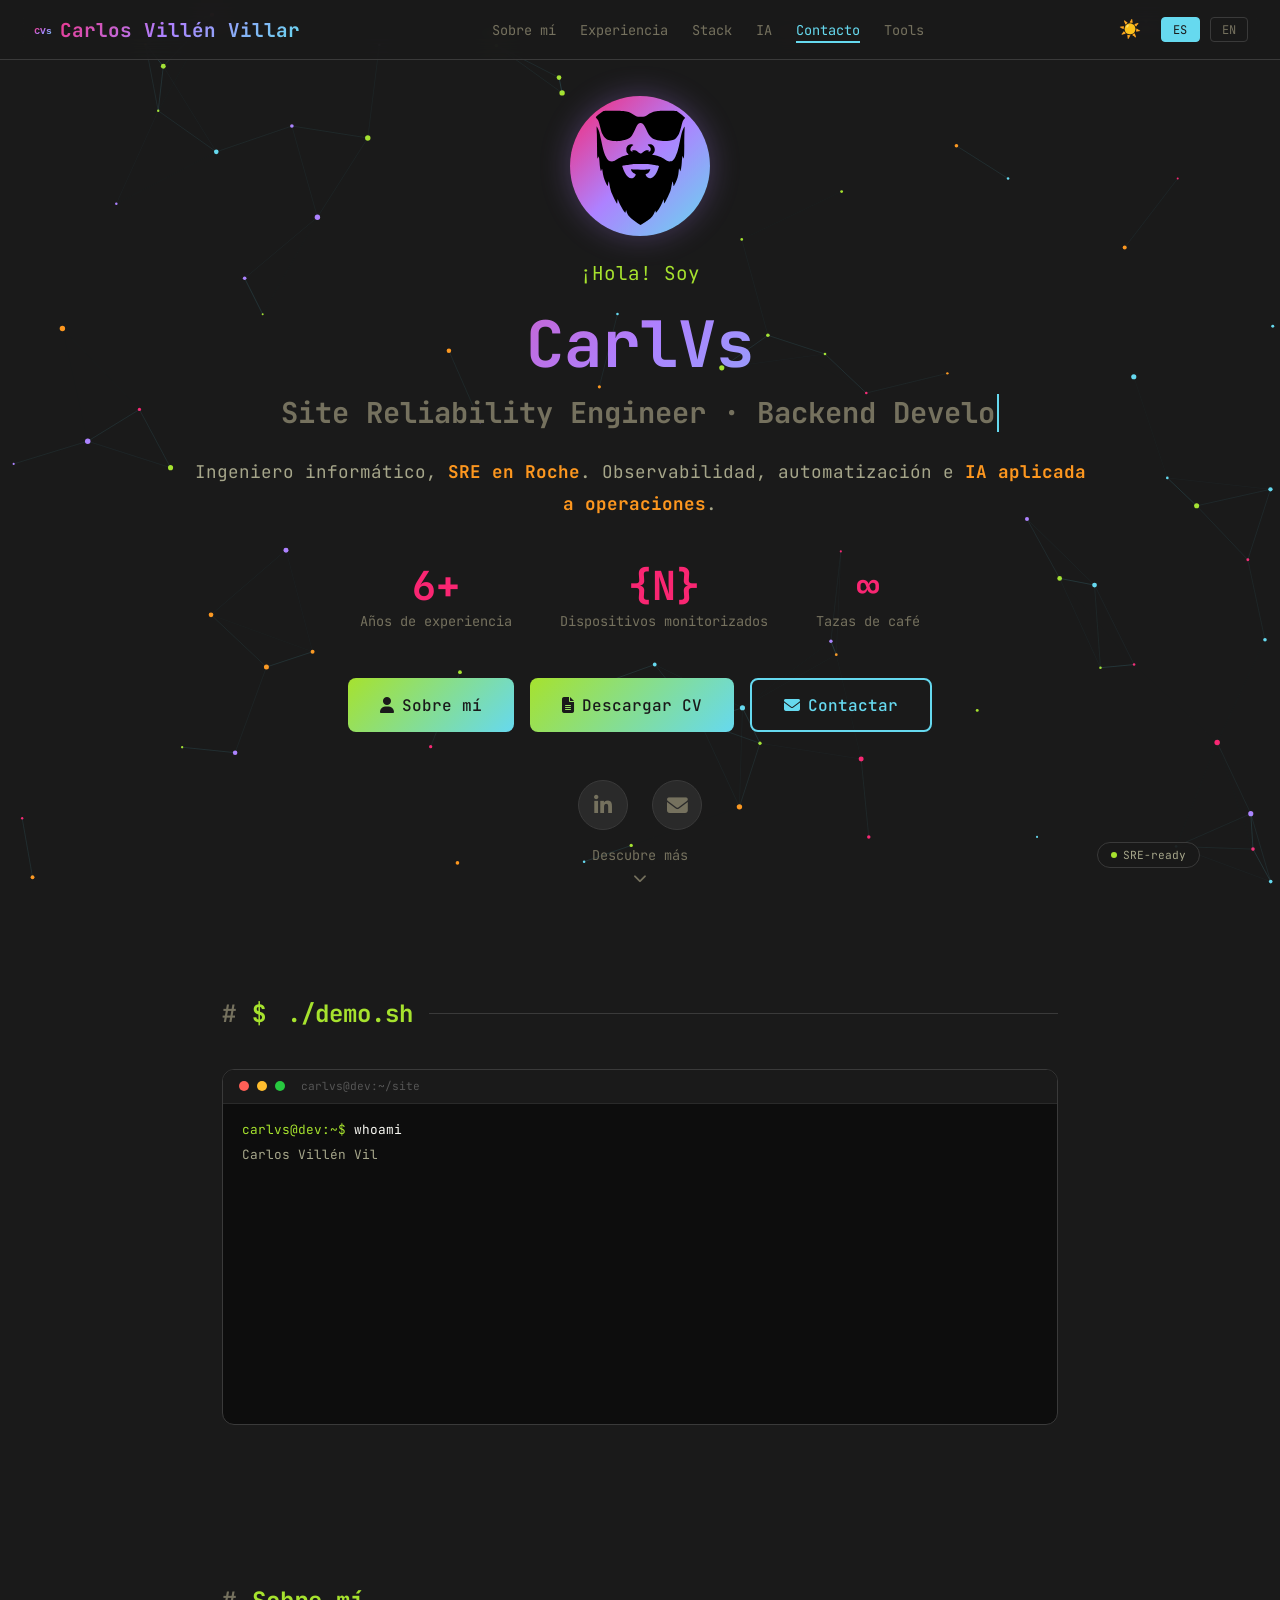
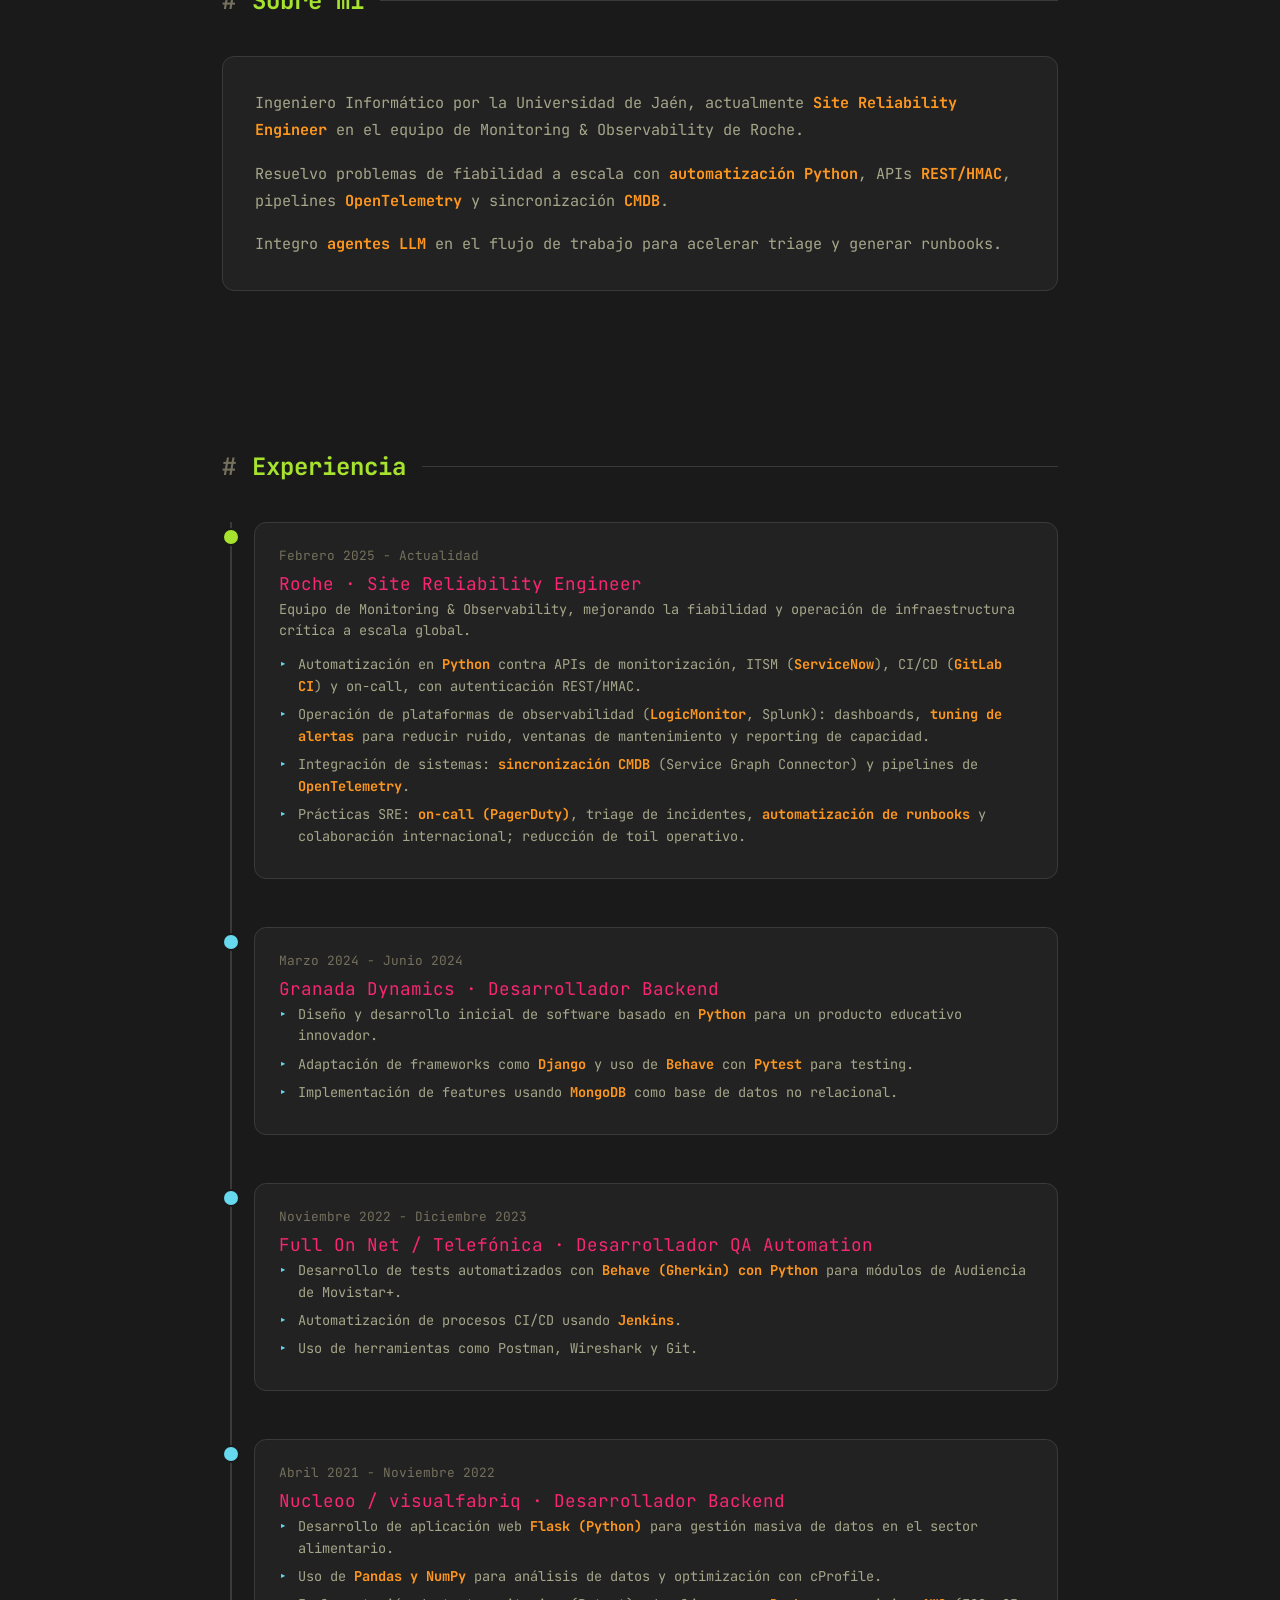
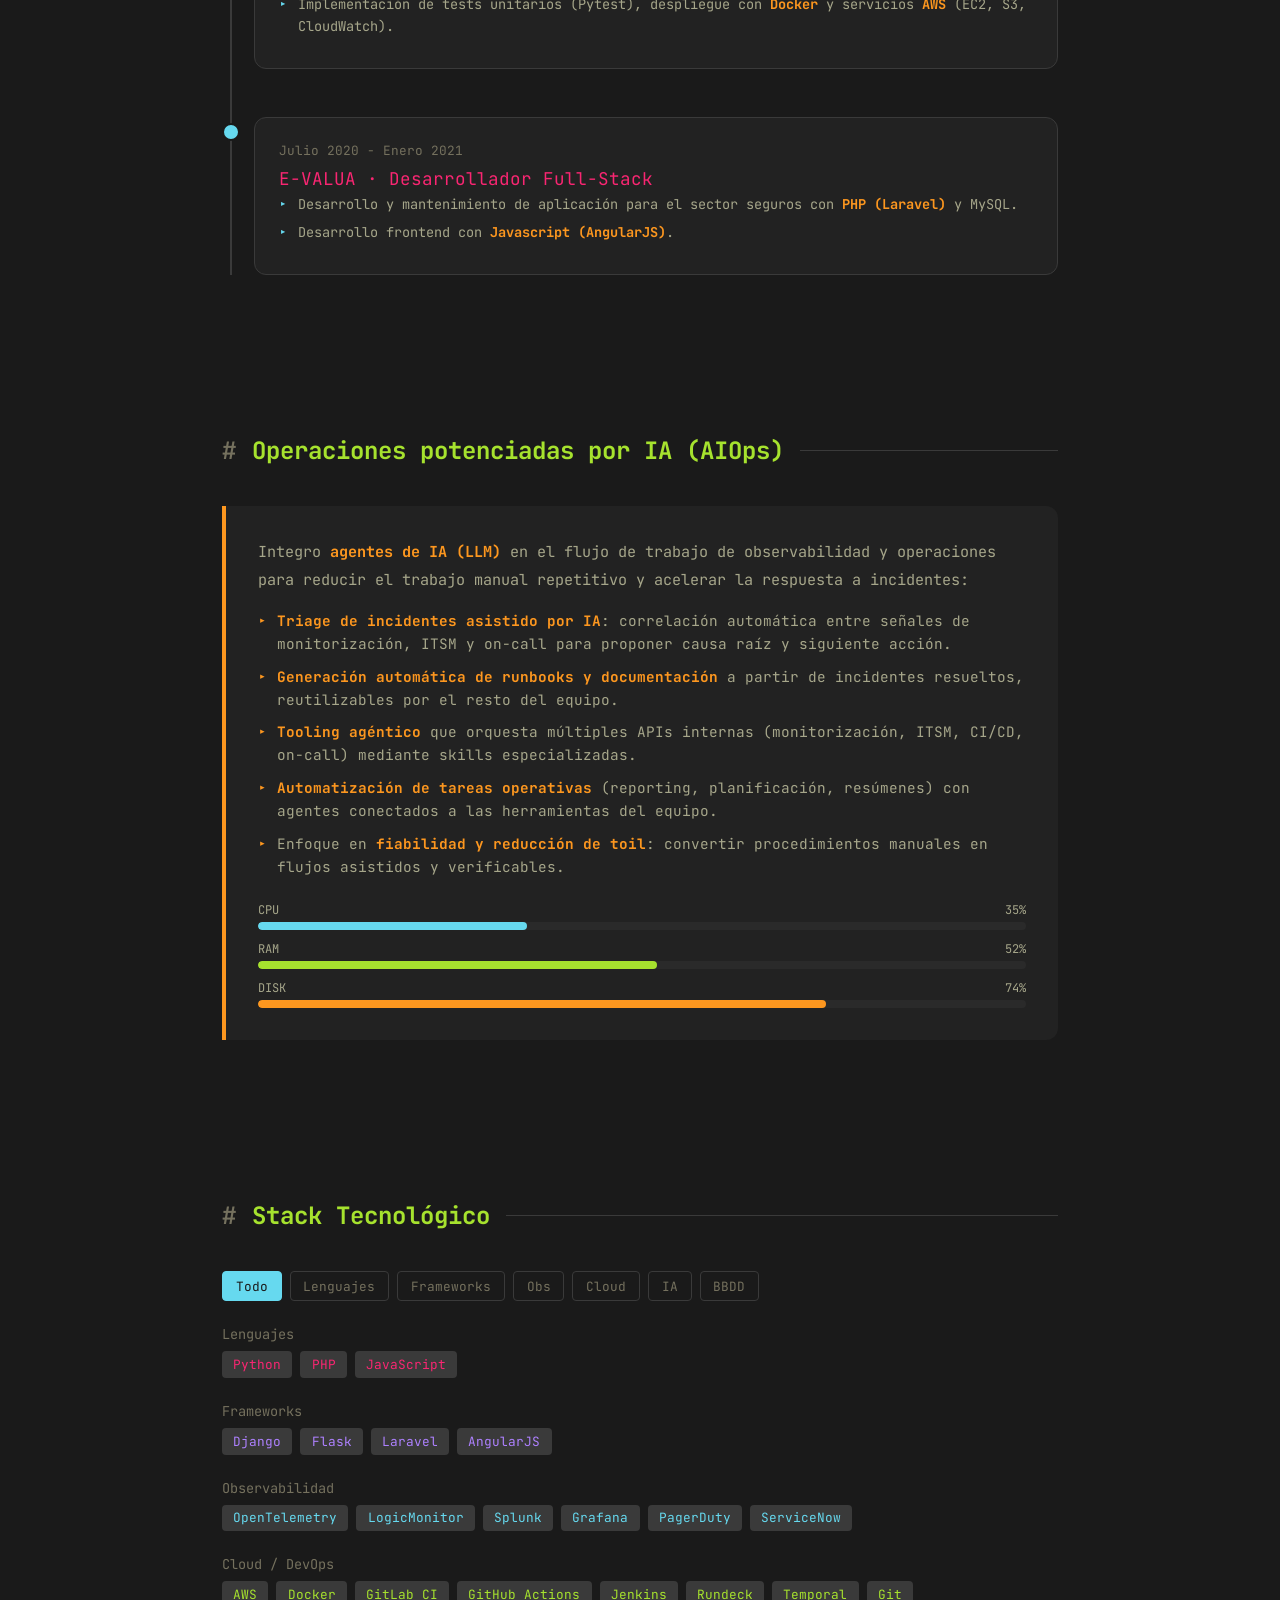
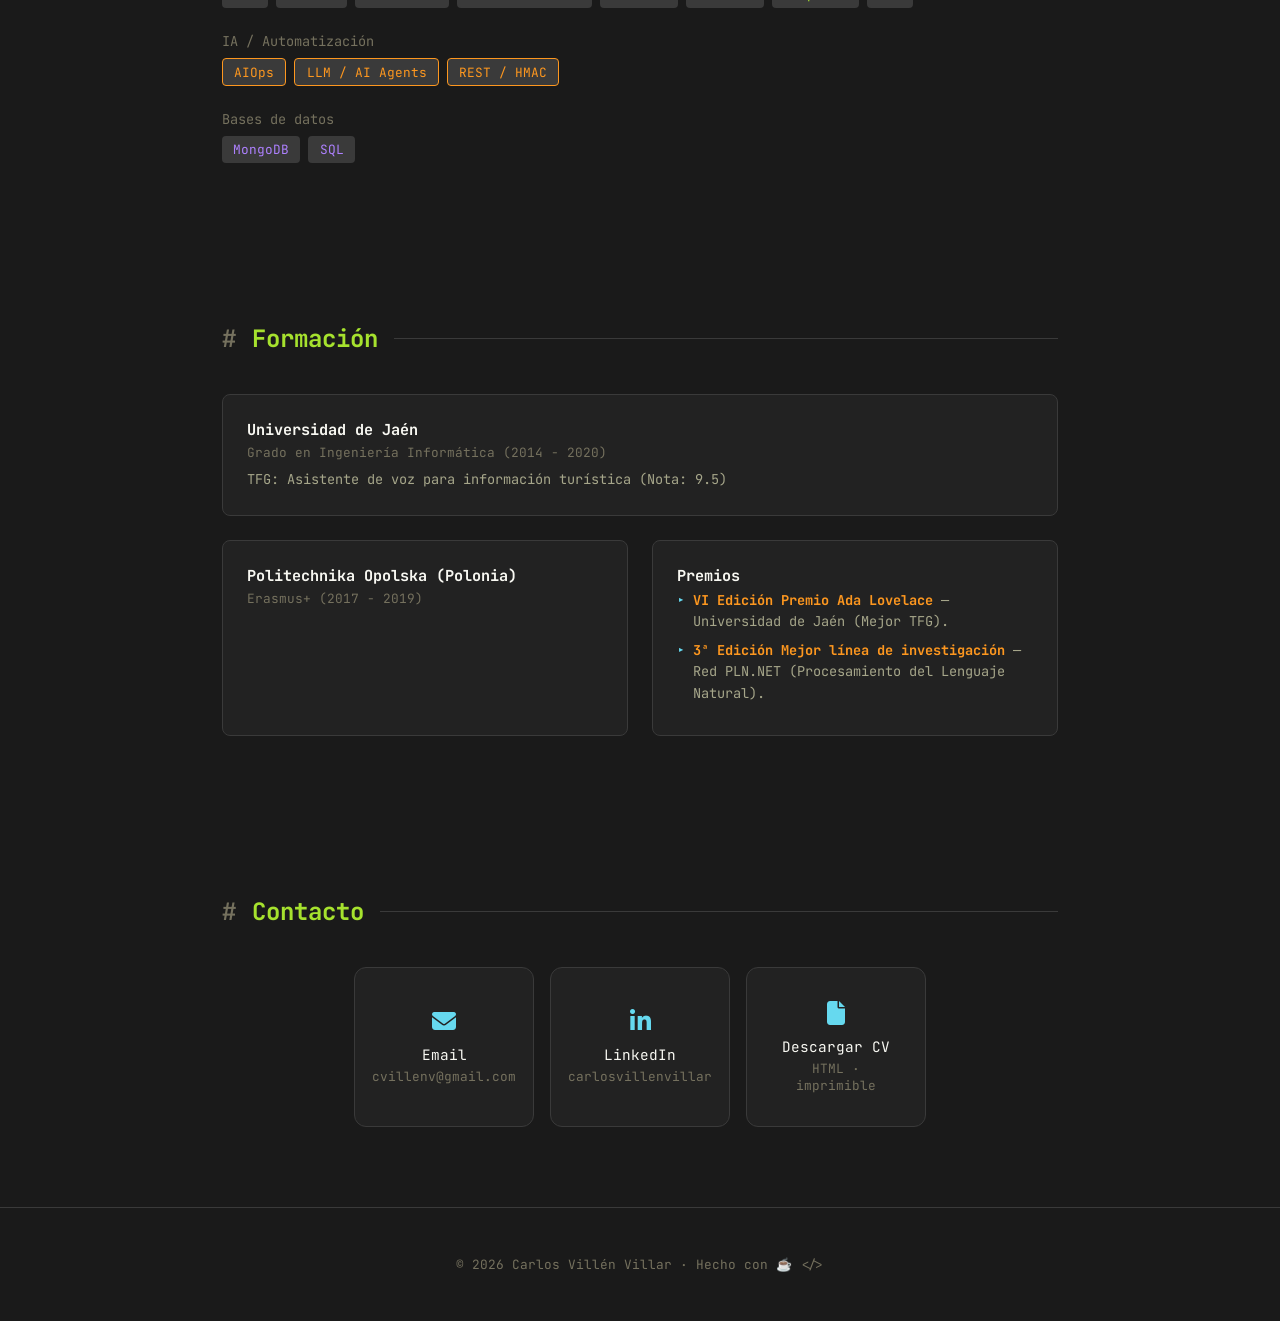
==== index.html @ a460a0a4 "fix: setLanguage falls back to ES for missing keys, J aiops_1-5" ====
<!DOCTYPE html>
<html lang="es">

<head>
    <meta charset="UTF-8">
    <meta name="viewport" content="width=device-width, initial-scale=1.0">
    <title>CarlVs | Site Reliability Engineer</title>
    <meta name="description" content="Site Reliability Engineer especializado en observabilidad, AIOps y automatización. Experiencia en monitorización a escala global, integración de sistemas y reducción de toil operativo.">
    <meta property="og:title" content="CarlVs | Site Reliability Engineer">
    <meta property="og:description" content="Site Reliability Engineer especializado en observabilidad, AIOps y automatización.">
    <meta property="og:type" content="website">
    <meta property="og:url" content="https://carlvs.dev">
    <meta name="twitter:card" content="summary_large_image">
    <meta name="twitter:title" content="CarlVs | Site Reliability Engineer">
    <meta name="twitter:description" content="Site Reliability Engineer especializado en observabilidad, AIOps y automatización.">
    <script type="application/ld+json">
    {
        "@context": "https://schema.org",
        "@type": "Person",
        "name": "Carlos Villén Villar",
        "givenName": "Carlos",
        "familyName": "Villén Villar",
        "jobTitle": "Site Reliability Engineer",
        "url": "https://carlvs.dev",
        "sameAs": [
            "https://linkedin.com/in/carlosvillenvillar/en"
        ],
        "email": "cvillenv@gmail.com"
    }
    </script>
    <link rel="icon" type="image/svg+xml" href="/assets/img/favicon.svg">
    <link rel="canonical" href="https://carlvs.dev">
    <link rel="preconnect" href="https://fonts.googleapis.com">
    <link rel="preconnect" href="https://fonts.gstatic.com" crossorigin>
    <link href="https://fonts.googleapis.com/css2?family=JetBrains+Mono:wght@400;500;700&display=swap" rel="stylesheet">
    <link rel="stylesheet" href="https://cdnjs.cloudflare.com/ajax/libs/font-awesome/6.4.0/css/all.min.css">
    <link rel="stylesheet" href="/assets/css/common.css">
    <style>
        .section {
            padding: 5rem 2rem;
            max-width: 900px;
            margin: 0 auto;
        }

        .section-title {
            font-size: 1.5rem;
            color: #a6e22e;
            margin-bottom: 2.5rem;
            display: flex;
            align-items: center;
            gap: 1rem;
        }

        .section-title::before {
            content: '#';
            color: #75715e;
        }

        .section-title::after {
            content: '';
            flex: 1;
            height: 1px;
            background: #3a3a3a;
        }

        /* ── Hero ── */
        .hero-section {
            min-height: 100vh;
            display: flex;
            flex-direction: column;
            align-items: center;
            text-align: center;
            padding: 6rem 2rem 0;
            position: relative;
            z-index: 1;
        }

        .hero-content {
            flex: 1;
            display: flex;
            flex-direction: column;
            justify-content: center;
            max-width: 900px;
            margin: 0 auto;
            width: 100%;
        }

        .hero-avatar {
            width: 140px;
            height: 140px;
            border-radius: 50%;
            padding: 4px;
            background: linear-gradient(135deg, #f92672, #ae81ff, #66d9ef);
            margin: 0 auto 1.5rem;
            opacity: 0;
            animation: fadeInUp 0.8s ease forwards;
            box-shadow: 0 0 30px rgba(174, 129, 255, 0.3);
        }
        .hero-avatar img {
            width: 100%;
            height: 100%;
            border-radius: 50%;
            object-fit: contain;
            display: block;
        }

        .hero-greeting {
            font-size: 1.2rem;
            color: #a6e22e;
            margin-bottom: 1rem;
            opacity: 0;
            animation: fadeInUp 0.8s ease forwards;
        }

        .hero-name {
            font-size: 4rem;
            font-weight: 700;
            margin-bottom: 0.5rem;
            background: linear-gradient(135deg, #f92672 0%, #ae81ff 50%, #66d9ef 100%);
            -webkit-background-clip: text;
            -webkit-text-fill-color: transparent;
            background-clip: text;
            opacity: 0;
            animation: fadeInUp 0.8s ease 0.2s forwards;
            position: relative;
        }
        .hero-name::before,
        .hero-name::after {
            content: attr(data-text);
            position: absolute;
            top: 0; left: 0;
            width: 100%; height: 100%;
            opacity: 0;
            pointer-events: none;
        }
        .hero-name::before {
            color: #00ffff;
            clip-path: inset(0 0 60% 0);
            animation: glitch 6s infinite linear;
        }
        .hero-name::after {
            color: #ff00ff;
            clip-path: inset(60% 0 0 0);
            animation: glitch 6s infinite linear;
            animation-delay: 0.15s;
        }
        @keyframes glitch {
            0%, 90%, 92%, 100% { opacity: 0; transform: translate(0); }
            91% { opacity: 0.8; transform: translate(-3px, 1px); }
            91.5% { opacity: 0.6; transform: translate(3px, -1px); }
        }

        .hero-title {
            font-size: 1.8rem;
            color: #75715e;
            margin-bottom: 1.5rem;
            opacity: 0;
            animation: fadeInUp 0.8s ease 0.4s forwards;
        }

        .hero-title .cursor {
            border-right: 2px solid #66d9ef;
            margin-left: 2px;
            animation: blink 0.8s infinite;
        }
        .hero-title .cursor.typing { animation: none; }
        @keyframes blink {
            0%, 50% { border-color: #66d9ef; }
            51%, 100% { border-color: transparent; }
        }

        .hero-desc {
            font-size: 1.1rem;
            color: #a6a68a;
            line-height: 1.8;
            margin-bottom: 2.5rem;
            opacity: 0;
            animation: fadeInUp 0.8s ease 0.6s forwards;
        }

        .hero-stats {
            display: flex;
            gap: 3rem;
            justify-content: center;
            margin-bottom: 3rem;
            opacity: 0;
            animation: fadeInUp 0.8s ease 0.7s forwards;
        }
        .hero-stat { text-align: center; }
        .hero-stat-num { font-size: 2.5rem; font-weight: 700; color: #f92672; }
        .hero-stat-label { font-size: 0.85rem; color: #75715e; }

        .hero-cta {
            display: flex;
            gap: 1rem;
            justify-content: center;
            flex-wrap: wrap;
            margin-bottom: 3rem;
            opacity: 0;
            animation: fadeInUp 0.8s ease 0.8s forwards;
        }

        .btn {
            padding: 0.9rem 2rem;
            border-radius: 8px;
            font-size: 1rem;
            font-weight: 500;
            text-decoration: none;
            transition: all 0.3s ease;
            display: inline-flex;
            align-items: center;
            gap: 0.5rem;
            border: none;
            cursor: pointer;
            font-family: inherit;
        }

        .btn-primary {
            background: linear-gradient(135deg, #a6e22e 0%, #66d9ef 100%);
            color: #1a1a1a;
        }
        .btn-primary:hover {
            transform: translateY(-3px);
            box-shadow: 0 10px 30px rgba(166, 226, 46, 0.3);
        }

        .btn-secondary {
            background: transparent;
            color: #66d9ef;
            border: 2px solid #66d9ef;
        }
        .btn-secondary:hover {
            background: #66d9ef;
            color: #1a1a1a;
            transform: translateY(-3px);
        }

        .hero-social {
            display: flex;
            gap: 1.5rem;
            justify-content: center;
            opacity: 0;
            animation: fadeInUp 0.8s ease 1s forwards;
        }
        .hero-social a {
            width: 50px; height: 50px;
            border-radius: 50%;
            background: #2a2a2a;
            border: 1px solid #3a3a3a;
            display: flex;
            align-items: center;
            justify-content: center;
            color: #75715e;
            font-size: 1.3rem;
            transition: all 0.3s ease;
        }
        .hero-social a:hover {
            background: #f92672;
            color: #1a1a1a;
            transform: translateY(-5px);
            border-color: #f92672;
        }

        .scroll-down {
            display: flex;
            flex-direction: column;
            align-items: center;
            gap: 0.5rem;
            color: #75715e;
            font-size: 0.85rem;
            cursor: pointer;
            padding: 1rem 0 2rem;
            opacity: 0;
            animation: fadeInUp 0.8s ease 1.2s forwards;
            transition: color 0.3s ease;
        }
        .scroll-down:hover { color: #a6e22e; }
        .scroll-down i { animation: bounceArrow 1.5s infinite; }

        @keyframes bounceArrow {
            0%, 100% { transform: translateY(0); }
            50% { transform: translateY(8px); }
        }

        @keyframes fadeInUp {
            from { opacity: 0; transform: translateY(30px); }
            to { opacity: 1; transform: translateY(0); }
        }

        /* ── Terminal widget ── */
        .terminal-section { position: relative; z-index: 1; }
        .terminal-label .prompt-sign { color: #a6e22e; margin-right: 0.3rem; }
        .terminal-window {
            background: #0d0d0d;
            border: 1px solid #3a3a3a;
            border-radius: 12px;
            overflow: hidden;
            font-family: 'JetBrains Mono', monospace;
            font-size: 0.8rem;
        }
        .term-bar {
            background: #1a1a1a;
            padding: 0.6rem 1rem;
            display: flex;
            align-items: center;
            gap: 0.5rem;
            border-bottom: 1px solid #2a2a2a;
        }
        .term-dot {
            width: 10px; height: 10px;
            border-radius: 50%;
            display: inline-block;
        }
        .term-dot.red { background: #ff5f56; }
        .term-dot.yellow { background: #ffbd2e; }
        .term-dot.green { background: #27c93f; }
        .term-title {
            color: #555;
            font-size: 0.7rem;
            margin-left: 0.5rem;
        }
        .term-body {
            padding: 1rem 1.2rem;
            height: 320px;
            overflow-y: auto;
        }
        .term-line {
            margin-bottom: 0.3rem;
            line-height: 1.6;
            white-space: pre-wrap;
            word-break: break-all;
        }
        .term-prompt { color: #a6e22e; }
        .term-cmd { color: #f8f8f2; }
        .term-output {
            color: #a6a68a;
            white-space: pre-wrap;
            word-break: break-all;
        }
        .term-output .highlight { color: #66d9ef; }
        .term-cursor {
            display: inline-block;
            width: 6px; height: 14px;
            background: #a6e22e;
            vertical-align: text-bottom;
            margin-left: 1px;
            animation: termBlink 0.8s step-end infinite;
        }
        .term-cursor.idle { animation: none; opacity: 0.4; }
        .term-input { color: #f8f8f2; }
        @keyframes termBlink {
            0%, 50% { opacity: 1; }
            51%, 100% { opacity: 0; }
        }

        /* ── About ── */
        #about { position: relative; z-index: 1; }

        .about-content {
            background: #222222;
            border: 1px solid #3a3a3a;
            border-radius: 12px;
            padding: 2rem;
        }

        .about-text {
            color: #a6a68a;
            line-height: 1.8;
            font-size: 0.95rem;
        }
        .about-text p { margin-bottom: 1rem; }
        .about-text p:last-child { margin-bottom: 0; }

        /* ── Timeline ── */
        #experience { position: relative; z-index: 1; }

        .timeline {
            position: relative;
            padding-left: 2rem;
        }

        .timeline::before {
            content: '';
            position: absolute;
            left: 8px;
            top: 0;
            bottom: 0;
            width: 2px;
            background: #3a3a3a;
        }

        .timeline-item {
            position: relative;
            margin-bottom: 3rem;
            opacity: 0;
            transform: translateX(-20px);
            transition: all 0.6s ease;
        }
        .timeline-item:last-child { margin-bottom: 0; }
        .timeline-item.visible { opacity: 1; transform: translateX(0); }

        .timeline-item::before {
            content: '';
            position: absolute;
            left: -2rem;
            top: 6px;
            width: 14px; height: 14px;
            border-radius: 50%;
            background: #66d9ef;
            border: 2px solid #1a1a1a;
            z-index: 1;
        }

        .timeline-item.current::before { background: #a6e22e; }

        .timeline-content {
            background: #222;
            border: 1px solid #3a3a3a;
            border-radius: 12px;
            padding: 1.5rem;
        }

        .timeline-date {
            font-size: 0.8rem;
            color: #75715e;
            margin-bottom: 0.5rem;
        }

        .timeline-company {
            font-size: 1.1rem;
            color: #f8f8f2;
            margin-bottom: 0.25rem;
        }
        .timeline-company span { color: #f92672; }

        .timeline-role {
            font-size: 0.9rem;
            color: #66d9ef;
            margin-bottom: 0.75rem;
        }

        .timeline-desc {
            color: #a6a68a;
            font-size: 0.85rem;
            line-height: 1.6;
            margin-bottom: 0.75rem;
        }

        .timeline-bullets {
            list-style: none;
            padding: 0;
        }
        .timeline-bullets li {
            color: #a6a68a;
            font-size: 0.85rem;
            line-height: 1.6;
            margin-bottom: 0.4rem;
            padding-left: 1.2rem;
            position: relative;
        }
        .timeline-bullets li::before {
            content: '▸';
            position: absolute;
            left: 0;
            color: #66d9ef;
        }

        /* ── AIOps ── */
        #aiops { position: relative; z-index: 1; }

        .aiops-box {
            background: #222222;
            border-left: 4px solid #fd971f;
            border-radius: 0 12px 12px 0;
            padding: 2rem;
        }

        .aiops-box p {
            color: #a6a68a;
            line-height: 1.8;
            font-size: 0.95rem;
            margin-bottom: 1rem;
        }

        .aiops-box ul {
            list-style: none;
            padding: 0;
        }
        .aiops-box li {
            color: #a6a68a;
            font-size: 0.9rem;
            line-height: 1.6;
            margin-bottom: 0.6rem;
            padding-left: 1.2rem;
            position: relative;
        }
        .aiops-box li::before {
            content: '▸';
            position: absolute;
            left: 0;
            color: #fd971f;
        }

        .health-grid {
            margin-top: 1.5rem;
            display: flex;
            flex-direction: column;
            gap: 0.7rem;
        }
        .health-item {
            display: flex;
            flex-direction: column;
            gap: 0.25rem;
        }
        .health-label {
            display: flex;
            justify-content: space-between;
            font-size: 0.75rem;
            color: #a6a68a;
            font-family: 'JetBrains Mono', monospace;
        }
        .health-bar {
            height: 8px;
            background: #2a2a2a;
            border-radius: 4px;
            overflow: hidden;
        }
        .health-fill {
            height: 100%;
            border-radius: 4px;
            width: 0%;
            transition: width 1.5s cubic-bezier(0.25, 0.46, 0.45, 0.94);
        }
        .health-fill.cpu { background: #66d9ef; }
        .health-fill.ram { background: #a6e22e; }
        .health-fill.disk { background: #fd971f; }

        /* ── Stack ── */
        #stack { position: relative; z-index: 1; }

        .stack-grid {
            display: flex;
            flex-direction: column;
            gap: 1.5rem;
        }

        .stack-cat-title {
            font-size: 0.85rem;
            color: #75715e;
            margin-bottom: 0.5rem;
        }

        .stack-badges {
            display: flex;
            flex-wrap: wrap;
            gap: 0.5rem;
        }

        .badge {
            background: #3a3a3a;
            color: #ae81ff;
            padding: 0.3rem 0.7rem;
            border-radius: 4px;
            font-size: 0.8rem;
        }
        .badge-ai { color: #fd971f; border: 1px solid #fd971f; }
        .badge-obs { color: #66d9ef; }
        .badge-cloud { color: #a6e22e; }
        .badge-lang { color: #f92672; }

        /* ── Education ── */
        #education { position: relative; z-index: 1; }

        .edu-grid {
            display: grid;
            grid-template-columns: 1fr 1fr;
            gap: 1.5rem;
        }

        .edu-card {
            background: #222222;
            border: 1px solid #3a3a3a;
            border-radius: 8px;
            padding: 1.5rem;
        }
        .edu-card.full { grid-column: 1 / -1; }

        .edu-card h3 {
            font-size: 0.95rem;
            color: #f8f8f2;
            margin-bottom: 0.25rem;
        }

        .edu-card .subtitle {
            font-size: 0.8rem;
            color: #75715e;
            display: block;
            margin-bottom: 0.5rem;
        }

        .edu-card p, .edu-card li {
            font-size: 0.85rem;
            color: #a6a68a;
            line-height: 1.6;
        }

        .edu-card ul {
            list-style: none;
            padding: 0;
        }
        .edu-card li {
            margin-bottom: 0.4rem;
            padding-left: 1rem;
            position: relative;
        }
        .edu-card li::before {
            content: '▸';
            position: absolute;
            left: 0;
            color: #66d9ef;
        }

        /* ── Contact ── */
        #contact { position: relative; z-index: 1; }

        .contact-grid {
            display: flex;
            flex-wrap: wrap;
            gap: 1rem;
            justify-content: center;
        }
        .contact-card {
            background: #222222;
            border: 1px solid #3a3a3a;
            border-radius: 12px;
            padding: 1.5rem 2rem;
            text-align: center;
            transition: all 0.3s ease;
            width: 180px;
            min-height: 160px;
            display: flex;
            flex-direction: column;
            align-items: center;
            justify-content: center;
        }
        #emailCard { cursor: pointer; }
        .contact-grid.form-open {
            max-width: 560px;
            margin: 0 auto;
        }
        .contact-grid.form-open #emailCard {
            width: 100%;
        }
        .contact-grid.form-open a.contact-card {
            flex: 1;
            width: auto;
            max-width: none;
        }
        .contact-card:hover {
            border-color: #66d9ef;
            transform: translateY(-3px);
        }
        a.contact-card { color: inherit; text-decoration: none; }
        #emailCard { cursor: pointer; }
        .contact-card i {
            font-size: 1.5rem;
            color: #66d9ef;
            margin-bottom: 0.75rem;
        }
        .contact-card .label {
            display: block;
            font-size: 0.9rem;
            color: #f8f8f2;
            margin-bottom: 0.25rem;
        }
        .contact-card .value {
            font-size: 0.8rem;
            color: #75715e;
        }
        .contact-card .contact-form {
            width: 100%; margin: 0; padding: 0;
            max-height: 0; overflow: hidden;
            transition: max-height 0.4s ease, margin 0.4s ease, opacity 0.3s ease;
            opacity: 0; visibility: hidden;
        }
        .contact-card .contact-form.open {
            max-height: 300px;
            margin-top: 1rem;
            opacity: 1; visibility: visible;
        }
        .contact-card .contact-form input,
        .contact-card .contact-form textarea {
            width: 100%; background: #2a2a2a; border: 1px solid #3a3a3a;
            border-radius: 6px; color: #f8f8f2;
            font-family: 'JetBrains Mono', monospace; font-size: 0.8rem;
            padding: 0.5rem 0.7rem; outline: none;
            transition: border-color 0.3s ease;
            margin-bottom: 0.5rem; box-sizing: border-box;
        }
        .contact-card .contact-form input:focus,
        .contact-card .contact-form textarea:focus { border-color: #66d9ef; }
        .contact-card .contact-form input::placeholder,
        .contact-card .contact-form textarea::placeholder { color: #555; }
        .contact-card .contact-form textarea { resize: vertical; min-height: 60px; }
        .contact-card .form-actions {
            display: flex; gap: 0.5rem; justify-content: flex-end;
        }
        .contact-card .form-actions button {
            font-family: 'JetBrains Mono', monospace; font-size: 0.75rem;
            padding: 0.4rem 0.8rem; border-radius: 6px; cursor: pointer;
            transition: all 0.2s ease;
        }
        .contact-card .form-send {
            background: #a6e22e; border: 1px solid #a6e22e; color: #1a1a1a;
        }
        .contact-card .form-send:hover { background: #8cce1e; box-shadow: 0 0 10px rgba(166,226,46,0.3); }
        .contact-card .form-send:disabled { opacity: 0.5; pointer-events: none; }
        .contact-card .form-close {
            background: transparent; border: 1px solid #3a3a3a; color: #75715e;
        }
        .contact-card .form-close:hover { border-color: #f92672; color: #f92672; }

        /* ── SRE-ready badge ── */
        .sre-badge {
            position: fixed;
            bottom: 2rem;
            right: 5rem;
            z-index: 999;
            display: flex;
            align-items: center;
            gap: 0.4rem;
            background: rgba(26,26,26,0.8);
            backdrop-filter: blur(8px);
            border: 1px solid #3a3a3a;
            border-radius: 20px;
            padding: 0.3rem 0.8rem;
            font-size: 0.7rem;
            color: #a6a68a;
            opacity: 0;
            transform: translateY(10px);
            transition: all 0.5s ease;
            pointer-events: none;
        }
        .sre-badge.visible { opacity: 1; transform: translateY(0); }
        .sre-badge .dot {
            width: 6px; height: 6px;
            border-radius: 50%;
            background: #a6e22e;
            animation: pulseDot 2s infinite;
        }
        @keyframes pulseDot {
            0%, 100% { box-shadow: 0 0 0 0 rgba(166,226,46,0.5); }
            50% { box-shadow: 0 0 0 4px rgba(166,226,46,0); }
        }
        .sre-badge .tooltip {
            display: none;
            position: absolute;
            bottom: 130%;
            right: 0;
            background: #2a2a2a;
            border: 1px solid #3a3a3a;
            border-radius: 6px;
            padding: 0.3rem 0.6rem;
            font-size: 0.65rem;
            color: #a6e22e;
            white-space: nowrap;
        }
        .sre-badge:hover .tooltip { display: block; }
        html.light .sre-badge { background: rgba(250,250,250,0.85); border-color: #ddd; color: #666; }
        html.light .sre-badge .tooltip { background: #eee; border-color: #ddd; color: #f92672; }

        /* ── Ñiñosaurio button ── */
        .niñosaurio-btn {
            position: fixed;
            bottom: 2rem;
            left: 2rem;
            z-index: 999;
            display: flex;
            align-items: center;
            gap: 0.5rem;
            background: linear-gradient(135deg, #ae81ff, #f92672);
            border: none;
            border-radius: 999px;
            padding: 0.6rem 1.2rem 0.6rem 1rem;
            color: #fff;
            font-family: 'JetBrains Mono', monospace;
            font-size: 0.85rem;
            font-weight: 700;
            cursor: pointer;
            border: 2px solid transparent;
            transition: all 0.3s ease;
            opacity: 0;
            transform: translateX(-20px) scale(0.8);
            pointer-events: none;
        }
        .niñosaurio-btn.show {
            opacity: 1;
            transform: translateX(0) scale(1);
            pointer-events: auto;
        }
        .niñosaurio-btn:hover {
            transform: translateY(-3px) scale(1.05);
            box-shadow: 0 8px 25px rgba(174, 129, 255, 0.4);
        }
        .niñosaurio-btn .nino-icon {
            width: 28px; height: 28px;
            border-radius: 50%;
            background: rgba(255,255,255,0.2);
            display: flex; align-items: center; justify-content: center;
            font-size: 1.1rem;
            line-height: 1;
        }
        .niñosaurio-btn .nino-text { white-space: nowrap; }
        .niñosaurio-btn .nino-text kbd {
            background: rgba(255,255,255,0.2);
            border-radius: 3px;
            padding: 0 0.3rem;
            font-size: 0.7rem;
            font-family: 'JetBrains Mono', monospace;
            margin-left: 0.2rem;
            vertical-align: middle;
        }
        html.light .niñosaurio-btn { color: #fff; border-color: transparent; }

        /* ── Back to top ── */
        #back-to-top {
            position: fixed;
            bottom: 2rem;
            right: 2rem;
            width: 44px;
            height: 44px;
            border-radius: 50%;
            background: #3a3a3a;
            border: 1px solid #3a3a3a;
            color: #f8f8f2;
            font-size: 1.1rem;
            cursor: pointer;
            opacity: 0;
            visibility: hidden;
            transition: all 0.3s ease;
            z-index: 999;
        }
        #back-to-top.visible {
            opacity: 1;
            visibility: visible;
        }
        #back-to-top:hover {
            background: #f92672;
            border-color: #f92672;
            transform: translateY(-3px);
        }

        /* ── Tooltips ── */
        .badge-tip {
            position: relative;
            cursor: help;
        }
        .badge-tip::after {
            content: attr(data-tip);
            position: absolute;
            bottom: calc(100% + 6px);
            left: 50%;
            transform: translateX(-50%);
            background: #222;
            color: #f8f8f2;
            padding: 0.4rem 0.7rem;
            border-radius: 4px;
            font-size: 0.75rem;
            white-space: nowrap;
            opacity: 0;
            visibility: hidden;
            transition: all 0.2s ease;
            border: 1px solid #3a3a3a;
            pointer-events: none;
            z-index: 10;
        }
        .badge-tip:hover::after {
            opacity: 1;
            visibility: visible;
        }

        /* ── Stack filter ── */
        .stack-filters {
            display: flex;
            flex-wrap: wrap;
            gap: 0.5rem;
            margin-bottom: 1.5rem;
        }
        .stack-filters button {
            background: transparent;
            border: 1px solid #3a3a3a;
            color: #75715e;
            padding: 0.35rem 0.8rem;
            border-radius: 4px;
            font-size: 0.8rem;
            font-family: inherit;
            cursor: pointer;
            transition: all 0.3s ease;
        }
        .stack-filters button:hover {
            border-color: #66d9ef;
            color: #66d9ef;
        }
        .stack-filters button.active {
            background: #66d9ef;
            color: #1a1a1a;
            border-color: #66d9ef;
        }
        .stack-filter-hidden {
            display: none !important;
        }

        /* ── Animated counter ── */
        .hero-stat-num.counter {
            display: inline-block;
        }

        /* ── Light theme ── */
        html.light .section { border-bottom-color: #eee; }
        html.light .timeline-item::before { border-color: #ddd; background: #eee; }
        html.light .timeline-item.current::before { background: #f92672; }
        html.light .timeline::before { background: #ddd; }
        html.light .timeline-company { color: #2d2d2d; }
        html.light .timeline-role { color: #2d2d2d; }
        html.light .timeline-desc { color: #555; }
        html.light .timeline-bullets li { color: #555; }
        html.light .timeline-content { background: #f5f5f5; border-color: #ddd; }
        html.light .timeline-date { color: #999; }
        html.light .stack-cat-title { color: #999; }
        html.light .badge { background: #e8e8e8; color: #ae81ff; }
        html.light .badge-ai { color: #fd971f; border-color: #fd971f; background: transparent; }
        html.light .badge-obs { color: #66d9ef; }
        html.light .badge-cloud { color: #a6e22e; }
        html.light .badge-lang { color: #f92672; }
        html.light .edu-card { background: #f0f0f0; border-color: #ddd; }
        html.light .edu-card h3 { color: #2d2d2d; }
        html.light .edu-card p, html.light .edu-card li { color: #666; }
        html.light .contact-card { background: #f0f0f0; border-color: #ddd; }
        html.light .contact-card:hover { border-color: #f92672; }
        html.light .contact-card .label { color: #2d2d2d; }
        html.light .contact-card .contact-form input,
        html.light .contact-card .contact-form textarea { background: #fff; border-color: #ddd; color: #2d2d2d; }
        html.light .contact-card .contact-form input::placeholder,
        html.light .contact-card .contact-form textarea::placeholder { color: #aaa; }
        html.light .contact-card .contact-form input:focus,
        html.light .contact-card .contact-form textarea:focus { border-color: #f92672; }
        html.light .contact-card .form-close { border-color: #ddd; color: #999; }
        html.light .contact-card .form-close:hover { border-color: #f92672; color: #f92672; }
        html.light #back-to-top { background: #ddd; color: #2d2d2d; border-color: #ccc; }
        html.light #back-to-top:hover { background: #f92672; color: #fff; border-color: #f92672; }
        html.light .badge-tip::after { background: #f0f0f0; color: #2d2d2d; border-color: #ddd; }
        html.light .aiops-box { background: #f0f0f0; border-color: #fd971f; }
        html.light .aiops-box p { color: #555; }
        html.light .health-label { color: #666; }
        html.light .health-bar { background: #ddd; }
        html.light .terminal-window { background: #f0f0f0; border-color: #ddd; }
        html.light .term-bar { background: #e8e8e8; border-bottom-color: #ddd; }
        html.light .term-cmd { color: #2d2d2d; }
        html.light .term-output { color: #666; }
        html.light .term-cursor { background: #2d2d2d; }
        html.light .about-content { background: #f5f5f5; border-color: #ddd; }
        html.light .about-text { color: #555; }
        html.light .hero-desc { color: #666; }
        html.light .hero-stat-label { color: #999; }

        /* ── Mobile ── */
        @media (max-width: 768px) {
            .section { padding: 3rem 1.5rem; }

            .hero-name { font-size: 2.5rem; }
            .hero-title { font-size: 1.3rem; }
            .hero-avatar { width: 110px; height: 110px; margin-bottom: 1rem; }
            .hero-stats { gap: 1.5rem; }
            .hero-stat-num { font-size: 1.8rem; }
            .hero-social a { width: 45px; height: 45px; font-size: 1.1rem; }

            .edu-grid { grid-template-columns: 1fr; }

            .contact-card { min-width: 140px; padding: 1.2rem 1.5rem; }

            .timeline { padding-left: 1.5rem; }
            .timeline-item::before { left: -1.5rem; width: 12px; height: 12px; }
        }
    </style>
</head>

<body>
    <div id="scroll-progress"></div>
    <button id="back-to-top" aria-label="Volver arriba"><i class="fas fa-chevron-up"></i></button>
    <div id="toast"></div>
    <div class="sre-badge" id="sreBadge">
        <span class="dot"></span>
        <span>SRE-ready</span>
        <span class="tooltip">100% operational</span>
    </div>
    <button class="niñosaurio-btn" id="ninoBtn" onclick="setLanguage('es')" title="Salir del modo ñiñosaurio">
        <span class="nino-icon">🦖</span>
        <span class="nino-text">× Cerrar Ñiñosaurio <kbd>esc</kbd></span>
    </button>
    <canvas id="particleCanvas"></canvas>
    <!-- Navbar -->
    <nav class="navbar">
        <a href="#" class="nav-logo"><svg width="22" height="22" viewBox="0 0 32 32"><defs><linearGradient id="navLogoGrad" x1="0%" y1="0%" x2="100%" y2="100%"><stop offset="0%" stop-color="#f92672"/><stop offset="50%" stop-color="#ae81ff"/><stop offset="100%" stop-color="#66d9ef"/></linearGradient></defs><text x="16" y="22" font-family="monospace" font-size="14" font-weight="bold" fill="url(#navLogoGrad)" text-anchor="middle">CVs</text></svg>Carlos Villén Villar</a>
        <div class="nav-links" id="navLinks">
            <a href="#about" data-i18n="nav_about">Sobre mí</a>
            <a href="#experience" data-i18n="nav_exp">Experiencia</a>
            <a href="#stack" data-i18n="nav_stack">Stack</a>
            <a href="#aiops" data-i18n="nav_ai">IA</a>
            <a href="#contact" data-i18n="nav_contact">Contacto</a>
            <a href="/pages/tools/" data-i18n="nav_tools">Tools</a>
        </div>
        <div class="nav-right">
            <button class="theme-btn" id="themeToggle" aria-label="Toggle theme">☀️</button>
            <div class="lang-switcher">
                <button class="lang-btn active" data-lang="es">ES</button>
                <button class="lang-btn" data-lang="en">EN</button>
            </div>
            <button class="nav-toggle" id="navToggle" aria-label="Menu">☰</button>
        </div>
    </nav>

    <!-- Hero -->
    <section class="hero-section">
        <div class="hero-content">
            <div class="hero-avatar"><img src="/assets/img/finalicon.svg" alt="CVs"></div>
            <p class="hero-greeting" data-i18n="greeting">¡Hola! Soy</p>
            <h1 class="hero-name" data-text="CarlVs">CarlVs</h1>
            <h2 class="hero-title"><span id="tw-text"></span><span class="cursor"></span></h2>
            <p class="hero-desc" data-i18n="desc">
Ingeniero informático, <strong>SRE en Roche</strong>. Observabilidad, automatización e <strong>IA aplicada a operaciones</strong>.
            </p>

            <div class="hero-stats">
                <div class="hero-stat">
                    <div class="hero-stat-num counter" id="expYears" data-from="2020">0+</div>
                    <div class="hero-stat-label" data-i18n="stat_exp">Años de experiencia</div>
                </div>
                <div class="hero-stat">
                    <div class="hero-stat-num">{N}</div>
                    <div class="hero-stat-label" data-i18n="stat_devices">Dispositivos monitorizados</div>
                </div>
                <div class="hero-stat">
                    <div class="hero-stat-num">∞</div>
                    <div class="hero-stat-label" data-i18n="stat_coffee">Tazas de café</div>
                </div>
            </div>

            <div class="hero-cta">
                <a href="#about" class="btn btn-primary">
                    <i class="fas fa-user"></i> <span data-i18n="cta_about">Sobre mí</span>
                </a>
                <a href="/cv.html" class="btn btn-primary" target="_blank">
                    <i class="fas fa-file-alt"></i> <span data-i18n="cv_label">CV</span>
                </a>
                <a href="#contact" class="btn btn-secondary">
                    <i class="fas fa-envelope"></i> <span data-i18n="cta_contact">Contactar</span>
                </a>
            </div>

            <div class="hero-social">
                <a href="https://linkedin.com/in/carlosvillenvillar/en" target="_blank" title="LinkedIn"><i class="fab fa-linkedin-in"></i></a>
                <a href="mailto:cvillenv@gmail.com" title="Email"><i class="fas fa-envelope"></i></a>
            </div>
        </div>

        <div class="scroll-down" onclick="document.getElementById('about').scrollIntoView({behavior:'smooth'})">
            <span data-i18n="scroll">Descubre más</span>
            <i class="fas fa-chevron-down"></i>
        </div>
    </section>

    <!-- Terminal -->
    <section id="terminal" class="section terminal-section">
        <h2 class="section-title terminal-label"><span class="prompt-sign">$</span> <span data-i18n="terminal_title">./demo.sh</span></h2>
        <div class="terminal-window" id="termWindow">
            <div class="term-bar">
                <span class="term-dot red"></span>
                <span class="term-dot yellow"></span>
                <span class="term-dot green"></span>
                <span class="term-title">carlvs@dev:~/site</span>
            </div>
            <div class="term-body" id="termBody">
            </div>
        </div>
    </section>

    <!-- About -->
    <section id="about" class="section">
        <h2 class="section-title"><span class="title-text" data-i18n="about_title">Sobre mí</span></h2>
        <div class="about-content">
            <div class="about-text" data-i18n="about_text">
                <p>Ingeniero Informático por la Universidad de Jaén, actualmente <strong>Site Reliability Engineer</strong> en el equipo de Monitoring &amp; Observability de Roche.</p>
                <p>Resuelvo problemas de fiabilidad a escala con <strong>automatización Python</strong>, APIs <strong>REST/HMAC</strong>, pipelines <strong>OpenTelemetry</strong> y sincronización <strong>CMDB</strong>.</p>
                <p>Integro <strong>agentes LLM</strong> en el flujo de trabajo para acelerar triage y generar runbooks.</p>
            </div>
        </div>
    </section>

    <!-- Experience -->
    <section id="experience" class="section">
        <h2 class="section-title"><span class="title-text" data-i18n="exp_title">Experiencia</span></h2>

        <div class="timeline">

            <!-- Roche -->
            <div class="timeline-item current">
                <div class="timeline-content">
                <div class="timeline-date" data-i18n="roche_date">Febrero 2025 - Actualidad</div>
                <div class="timeline-company"><span data-i18n="roche_company">Roche</span> <span>·</span> <span data-i18n="roche_role">Site Reliability Engineer</span></div>
                <div class="timeline-desc" data-i18n="roche_desc">Equipo de Monitoring &amp; Observability, mejorando la fiabilidad y operación de infraestructura crítica a escala global.</div>
                <ul class="timeline-bullets">
                    <li data-i18n="roche_1">Automatización en <strong>Python</strong> contra APIs de monitorización, ITSM (<strong>ServiceNow</strong>), CI/CD (<strong>GitLab CI</strong>) y on-call, con autenticación REST/HMAC.</li>
                    <li data-i18n="roche_2">Operación de plataformas de observabilidad (<strong>LogicMonitor</strong>, Splunk): dashboards, <strong>tuning de alertas</strong> para reducir ruido, ventanas de mantenimiento y reporting de capacidad.</li>
                    <li data-i18n="roche_3">Integración de sistemas: <strong>sincronización CMDB</strong> (Service Graph Connector) y pipelines de <strong>OpenTelemetry</strong>.</li>
                    <li data-i18n="roche_4">Prácticas SRE: <strong>on-call (PagerDuty)</strong>, triage de incidentes, <strong>automatización de runbooks</strong> y colaboración internacional; reducción de toil operativo.</li>
                </ul>
                </div>
            </div>

            <!-- Granada Dynamics -->
            <div class="timeline-item">
                <div class="timeline-content">
                <div class="timeline-date" data-i18n="granada_date">Marzo 2024 - Junio 2024</div>
                <div class="timeline-company"><span data-i18n="granada_company">Granada Dynamics</span> <span>·</span> <span data-i18n="granada_role">Desarrollador Backend</span></div>
                <ul class="timeline-bullets">
                    <li data-i18n="granada_1">Diseño y desarrollo inicial de software basado en <strong>Python</strong> para un producto educativo innovador.</li>
                    <li data-i18n="granada_2">Adaptación de frameworks como <strong>Django</strong> y uso de <strong>Behave</strong> con <strong>Pytest</strong> para testing.</li>
                    <li data-i18n="granada_3">Implementación de features usando <strong>MongoDB</strong> como base de datos no relacional.</li>
                </ul>
                </div>
            </div>

            <!-- Telefónica -->
            <div class="timeline-item">
                <div class="timeline-content">
                <div class="timeline-date" data-i18n="telefonica_date">Noviembre 2022 - Diciembre 2023</div>
                <div class="timeline-company"><span data-i18n="telefonica_company">Full On Net / Telefónica</span> <span>·</span> <span data-i18n="telefonica_role">Desarrollador QA Automation</span></div>
                <ul class="timeline-bullets">
                    <li data-i18n="telefonica_1">Desarrollo de tests automatizados con <strong>Behave (Gherkin) con Python</strong> para módulos de Audiencia de Movistar+.</li>
                    <li data-i18n="telefonica_2">Automatización de procesos CI/CD usando <strong>Jenkins</strong>.</li>
                    <li data-i18n="telefonica_3">Uso de herramientas como Postman, Wireshark y Git.</li>
                </ul>
                </div>
            </div>

            <!-- Nucleoo -->
            <div class="timeline-item">
                <div class="timeline-content">
                <div class="timeline-date" data-i18n="nucleoo_date">Abril 2021 - Noviembre 2022</div>
                <div class="timeline-company"><span data-i18n="nucleoo_company">Nucleoo / visualfabriq</span> <span>·</span> <span data-i18n="nucleoo_role">Desarrollador Backend</span></div>
                <ul class="timeline-bullets">
                    <li data-i18n="nucleoo_1">Desarrollo de aplicación web <strong>Flask (Python)</strong> para gestión masiva de datos en el sector alimentario.</li>
                    <li data-i18n="nucleoo_2">Uso de <strong>Pandas y NumPy</strong> para análisis de datos y optimización con cProfile.</li>
                    <li data-i18n="nucleoo_3">Implementación de tests unitarios (Pytest), despliegue con <strong>Docker</strong> y servicios <strong>AWS</strong> (EC2, S3, CloudWatch).</li>
                </ul>
                </div>
            </div>

            <!-- E-VALUA -->
            <div class="timeline-item">
                <div class="timeline-content">
                <div class="timeline-date" data-i18n="evalua_date">Julio 2020 - Enero 2021</div>
                <div class="timeline-company"><span data-i18n="evalua_company">E-VALUA</span> <span>·</span> <span data-i18n="evalua_role">Desarrollador Full-Stack</span></div>
                <ul class="timeline-bullets">
                    <li data-i18n="evalua_1">Desarrollo y mantenimiento de aplicación para el sector seguros con <strong>PHP (Laravel)</strong> y MySQL.</li>
                    <li data-i18n="evalua_2">Desarrollo frontend con <strong>Javascript (AngularJS)</strong>.</li>
                </ul>
                </div>
            </div>

        </div>
    </section>

    <!-- AIOps -->
    <section id="aiops" class="section">
        <h2 class="section-title"><span class="title-text" data-i18n="aiops_title">Operaciones potenciadas por IA (AIOps)</span></h2>
        <div class="aiops-box">
            <p data-i18n="aiops_intro">Integro <strong>agentes de IA (LLM)</strong> en el flujo de trabajo de observabilidad y operaciones para reducir el trabajo manual repetitivo y acelerar la respuesta a incidentes:</p>
            <ul>
                <li data-i18n="aiops_1"><strong>Triage de incidentes asistido por IA</strong>: correlación automática entre señales de monitorización, ITSM y on-call para proponer causa raíz y siguiente acción.</li>
                <li data-i18n="aiops_2"><strong>Generación automática de runbooks y documentación</strong> a partir de incidentes resueltos, reutilizables por el resto del equipo.</li>
                <li data-i18n="aiops_3"><strong>Tooling agéntico</strong> que orquesta múltiples APIs internas (monitorización, ITSM, CI/CD, on-call) mediante skills especializadas.</li>
                <li data-i18n="aiops_4"><strong>Automatización de tareas operativas</strong> (reporting, planificación, resúmenes) con agentes conectados a las herramientas del equipo.</li>
                <li data-i18n="aiops_5">Enfoque en <strong>fiabilidad y reducción de toil</strong>: convertir procedimientos manuales en flujos asistidos y verificables.</li>
            </ul>
            <div class="health-grid">
                <div class="health-item">
                    <div class="health-label"><span>CPU</span><span class="health-val" id="cpuVal">0%</span></div>
                    <div class="health-bar"><div class="health-fill cpu" id="cpuFill"></div></div>
                </div>
                <div class="health-item">
                    <div class="health-label"><span>RAM</span><span class="health-val" id="ramVal">0%</span></div>
                    <div class="health-bar"><div class="health-fill ram" id="ramFill"></div></div>
                </div>
                <div class="health-item">
                    <div class="health-label"><span>DISK</span><span class="health-val" id="diskVal">0%</span></div>
                    <div class="health-bar"><div class="health-fill disk" id="diskFill"></div></div>
                </div>
            </div>
        </div>
    </section>

    <!-- Stack -->
    <section id="stack" class="section">
        <h2 class="section-title"><span class="title-text" data-i18n="stack_title">Stack Tecnológico</span></h2>

        <div class="stack-filters" id="stackFilters">
            <button class="active" data-filter="all" data-i18n="filter_all">Todo</button>
            <button data-filter="langs" data-i18n="filter_langs">Lenguajes</button>
            <button data-filter="frameworks" data-i18n="filter_frameworks">Frameworks</button>
            <button data-filter="obs" data-i18n="filter_obs">Obs</button>
            <button data-filter="cloud" data-i18n="filter_cloud">Cloud</button>
            <button data-filter="ia" data-i18n="filter_ia">IA</button>
            <button data-filter="dbs" data-i18n="filter_dbs">BBDD</button>
        </div>

        <div class="stack-grid" id="stackGrid">
            <div data-cat="langs">
                <div class="stack-cat-title" data-i18n="cat_langs">Lenguajes</div>
                <div class="stack-badges">
                    <span class="badge badge-lang badge-tip" data-tip="Lenguaje principal">Python</span>
                    <span class="badge badge-lang badge-tip" data-tip="Lenguaje backend">PHP</span>
                    <span class="badge badge-lang badge-tip" data-tip="Lenguaje frontend">JavaScript</span>
                </div>
            </div>
            <div data-cat="frameworks">
                <div class="stack-cat-title" data-i18n="cat_frameworks">Frameworks</div>
                <div class="stack-badges">
                    <span class="badge badge-tip" data-tip="Framework Python">Django</span>
                    <span class="badge badge-tip" data-tip="Microframework Python">Flask</span>
                    <span class="badge badge-tip" data-tip="Framework PHP">Laravel</span>
                    <span class="badge badge-tip" data-tip="Framework JS legacy">AngularJS</span>
                </div>
            </div>
            <div data-cat="obs">
                <div class="stack-cat-title" data-i18n="cat_observability">Observabilidad</div>
                <div class="stack-badges">
                    <span class="badge badge-obs badge-tip" data-tip="Estándar de telemetría">OpenTelemetry</span>
                    <span class="badge badge-obs badge-tip" data-tip="Monitorización cloud híbrida">LogicMonitor</span>
                    <span class="badge badge-obs badge-tip" data-tip="Plataforma de logs y métricas">Splunk</span>
                    <span class="badge badge-obs badge-tip" data-tip="Visualización y dashboards">Grafana</span>
                    <span class="badge badge-obs badge-tip" data-tip="Gestión de incidentes on-call">PagerDuty</span>
                    <span class="badge badge-obs badge-tip" data-tip="ITSM y CMDB">ServiceNow</span>
                </div>
            </div>
            <div data-cat="cloud">
                <div class="stack-cat-title" data-i18n="cat_cloud">Cloud / DevOps</div>
                <div class="stack-badges">
                    <span class="badge badge-cloud badge-tip" data-tip="Infraestructura cloud">AWS</span>
                    <span class="badge badge-cloud badge-tip" data-tip="Contenedores">Docker</span>
                    <span class="badge badge-cloud badge-tip" data-tip="CI/CD GitLab">GitLab CI</span>
                    <span class="badge badge-cloud badge-tip" data-tip="CI/CD GitHub">GitHub Actions</span>
                    <span class="badge badge-cloud badge-tip" data-tip="CI/CD on-prem">Jenkins</span>
                    <span class="badge badge-cloud badge-tip" data-tip="Orquestación job scheduler">Rundeck</span>
                    <span class="badge badge-cloud badge-tip" data-tip="Workflows distribuidos">Temporal</span>
                    <span class="badge badge-cloud badge-tip" data-tip="Control de versiones">Git</span>
                </div>
            </div>
            <div data-cat="ia">
                <div class="stack-cat-title" data-i18n="cat_ia">IA / Automatización</div>
                <div class="stack-badges">
                    <span class="badge badge-ai badge-tip" data-tip="IA aplicada a operaciones">AIOps</span>
                    <span class="badge badge-ai badge-tip" data-tip="Integración de LLMs">LLM / AI Agents</span>
                    <span class="badge badge-ai badge-tip" data-tip="APIs con HMAC auth">REST / HMAC</span>
                </div>
            </div>
            <div data-cat="dbs">
                <div class="stack-cat-title" data-i18n="cat_dbs">Bases de datos</div>
                <div class="stack-badges">
                    <span class="badge badge-tip" data-tip="Base de datos NoSQL">MongoDB</span>
                    <span class="badge badge-tip" data-tip="Base de datos relacional">SQL</span>
                </div>
            </div>
        </div>
    </section>

    <!-- Education + Awards + Certs -->
    <section id="education" class="section">
        <h2 class="section-title"><span class="title-text" data-i18n="edu_title">Formación</span></h2>

        <div class="edu-grid">
            <div class="edu-card full">
                <h3>Universidad de Jaén</h3>
                <span class="subtitle" data-i18n="uni_date">Grado en Ingeniería Informática (2014 - 2020)</span>
                <p data-i18n="uni_desc">TFG: Asistente de voz para información turística (Nota: 9.5)</p>
            </div>

            <div class="edu-card">
                <h3>Politechnika Opolska (Polonia)</h3>
                <span class="subtitle" data-i18n="erasmus_date">Erasmus+ (2017 - 2019)</span>
            </div>

            <div class="edu-card">
                <h3 data-i18n="awards_title">Premios</h3>
                <ul>
                    <li data-i18n="award_1"><strong>VI Edición Premio Ada Lovelace</strong> — Universidad de Jaén (Mejor TFG).</li>
                    <li data-i18n="award_2"><strong>3ª Edición Mejor línea de investigación</strong> — Red PLN.NET (Procesamiento del Lenguaje Natural).</li>
                </ul>
            </div>

        </div>
    </section>

    <!-- Contact -->
    <section id="contact" class="section">
        <h2 class="section-title"><span class="title-text" data-i18n="contact_title">Contacto</span></h2>

        <div class="contact-grid" id="contactGrid">
            <div class="contact-card" id="emailCard">
                <i class="fas fa-envelope"></i>
                <span class="label">Email</span>
                <span class="value">cvillenv@gmail.com</span>
                <div class="contact-form" id="contactForm">
                    <input type="text" id="formName" placeholder="Tu nombre" maxlength="100">
                    <textarea id="formMsg" placeholder="Tu mensaje..." rows="3" maxlength="1000"></textarea>
                    <div class="form-actions">
                        <button class="form-send" id="formSend" data-i18n="form_send">Enviar</button>
                        <button class="form-close" id="formClose">×</button>
                    </div>
                </div>
            </div>
            <a href="https://linkedin.com/in/carlosvillenvillar/en" target="_blank" class="contact-card">
                <i class="fab fa-linkedin-in"></i>
                <span class="label">LinkedIn</span>
                <span class="value">carlosvillenvillar</span>
            </a>
            <a href="/cv.html" class="contact-card" target="_blank">
                <i class="fas fa-file"></i>
                <span class="label" data-i18n="cv_label">Descargar CV</span>
                <span class="value" data-i18n="cv_value">HTML · imprimible</span>
            </a>
        </div>
    </section>

    <!-- Footer -->
    <footer class="footer">
        <p>&copy; 2026 Carlos Villén Villar · <span data-i18n="footer_built">Hecho con</span> ☕ &lt;/&gt;</p>
    </footer>

    <script src="/assets/js/translations.js"></script>
    <script>
        let currentLang = localStorage.getItem('lang') || 'es';
        function t(k) { const v = translations[currentLang] && translations[currentLang][k]; if (v) return v; if (currentLang === 'ñ' || currentLang === 'j') { const f = translations.es && translations.es[k]; if (f) return f; } return translations.es && translations.es[k] || k; }

        let twTimeout;
        function typewriter(el, text, speed, cb) {
            el.textContent = '';
            const cursor = el.nextElementSibling;
            if (cursor) cursor.classList.add('typing');
            let i = 0;
            function step() {
                if (i < text.length) {
                    el.textContent += text[i++];
                    twTimeout = setTimeout(step, speed);
                } else {
                    if (cursor) cursor.classList.remove('typing');
                    if (cb) cb();
                }
            }
            step();
        }

        function setLanguage(l) {
            currentLang = l;
            document.documentElement.lang = l;
            localStorage.setItem('lang', l);
            document.querySelectorAll('.lang-btn').forEach(b => b.classList.toggle('active', b.dataset.lang === l));
            document.querySelectorAll('[data-i18n]').forEach(el => {
                const k = el.getAttribute('data-i18n');
                if (k === 'title') return;
                let v = translations[l] && translations[l][k];
                if (!v) v = translations.es && translations.es[k];
                if (v) {
                    if (el.classList.contains('title-text')) {
                        el.textContent = v;
                    } else {
                        el.innerHTML = v;
                    }
                }
            });
            const ninoBtn = document.getElementById('ninoBtn');
            if (l === 'ñ') {
                ninoBtn.classList.add('show');
                ninoBtn.querySelector('.nino-text').textContent = '× Cerrar Ñiñosaurio esc';
                ninoBtn.querySelector('.nino-icon').textContent = '🦖';
            } else if (l === 'j') {
                ninoBtn.classList.add('show');
                ninoBtn.querySelector('.nino-text').textContent = '× Cerrar Modo Jiennense esc';
                ninoBtn.querySelector('.nino-icon').textContent = '🌳';
            } else {
                ninoBtn.classList.remove('show');
            }
            clearTimeout(twTimeout);
            typewriter(document.getElementById('tw-text'), translations[l]['title'], 45);
            if (typeof termBody !== 'undefined' && termBody.children.length > 0) {
                if (termKeyHandler) { document.removeEventListener('keydown', termKeyHandler); termKeyHandler = null; }
                if (termRestartTimer) clearTimeout(termRestartTimer);
                if (termStepTimer) { clearTimeout(termStepTimer); termStepTimer = null; }
                termBody.innerHTML = '';
                termIndex = 0;
                termRunning = true;
                termRestartTimer = setTimeout(() => { termRestartTimer = null; runTerminal(); }, 600);
            }
        }

        document.querySelectorAll('.lang-btn').forEach(b => {
            b.addEventListener('click', () => setLanguage(b.dataset.lang));
        });

        /* ── Navbar mobile toggle ── */
        document.getElementById('navToggle').addEventListener('click', () => {
            document.getElementById('navLinks').classList.toggle('open');
        });
        document.querySelectorAll('.nav-links a').forEach(a => {
            a.addEventListener('click', () => {
                document.getElementById('navLinks').classList.remove('open');
            });
        });

        /* ── Navbar active link ── */
        const sections = document.querySelectorAll('section[id]');
        const navAnchors = document.querySelectorAll('.nav-links a');

        const observer = new IntersectionObserver(entries => {
            entries.forEach(entry => {
                if (entry.isIntersecting) {
                    navAnchors.forEach(a => {
                        a.classList.toggle('active', a.getAttribute('href') === '#' + entry.target.id);
                    });
                }
            });
        }, { threshold: 0.3 });

        sections.forEach(s => observer.observe(s));

        /* ── Timeline reveal ── */
        const timelineItems = document.querySelectorAll('.timeline-item');
        const tlObserver = new IntersectionObserver(entries => {
            entries.forEach(e => {
                if (e.isIntersecting) e.target.classList.add('visible');
            });
        }, { threshold: 0.15 });

        timelineItems.forEach(item => tlObserver.observe(item));

        /* ── Dynamic years counter ── */
        const expEl = document.getElementById('expYears');
        const startYear = parseInt(expEl.dataset.from);
        const targetYears = new Date().getFullYear() - startYear;
        const expObs = new IntersectionObserver(entries => {
            entries.forEach(e => {
                if (e.isIntersecting) {
                    let current = 0;
                    const step = Math.ceil(targetYears / 30);
                    const timer = setInterval(() => {
                        current += step;
                        if (current >= targetYears) {
                            current = targetYears;
                            clearInterval(timer);
                        }
                        expEl.textContent = current + '+';
                    }, 40);
                    expObs.unobserve(expEl);
                }
            });
        }, { threshold: 0.5 });
        expObs.observe(expEl);

        /* ── Back to top ── */
        const backBtn = document.getElementById('back-to-top');
        window.addEventListener('scroll', () => {
            backBtn.classList.toggle('visible', window.scrollY > window.innerHeight);
        });
        backBtn.addEventListener('click', () => {
            window.scrollTo({ top: 0, behavior: 'smooth' });
        });

        /* ── Stack filter ── */
        document.querySelectorAll('#stackFilters button').forEach(btn => {
            btn.addEventListener('click', () => {
                document.querySelectorAll('#stackFilters button').forEach(b => b.classList.remove('active'));
                btn.classList.add('active');
                const filter = btn.dataset.filter;
                document.querySelectorAll('#stackGrid > div').forEach(col => {
                    col.classList.toggle('stack-filter-hidden', filter !== 'all' && col.dataset.cat !== filter);
                });
            });
        });

        /* ── Toast + copy email ── */
        const toast = document.getElementById('toast');
        let toastTimer;
        function showToast(msg) {
            toast.textContent = msg;
            toast.classList.add('show');
            clearTimeout(toastTimer);
            toastTimer = setTimeout(() => toast.classList.remove('show'), 2000);
        }
        /* ── Contact form ── */
        const emailCard = document.getElementById('emailCard');
        const contactGrid = document.getElementById('contactGrid');
        const contactForm = document.getElementById('contactForm');
        const formName = document.getElementById('formName');
        const formMsg = document.getElementById('formMsg');
        const formSend = document.getElementById('formSend');
        const formClose = document.getElementById('formClose');

        emailCard.addEventListener('click', e => {
            if (e.target.closest('.form-actions') || e.target.closest('.contact-form')) return;
            contactForm.classList.toggle('open');
            contactGrid.classList.toggle('form-open');
        });

        formClose.addEventListener('click', e => {
            e.stopPropagation();
            contactForm.classList.remove('open');
            contactGrid.classList.remove('form-open');
        });

        formSend.addEventListener('click', e => {
            e.stopPropagation();
            const name = formName.value.trim();
            const msg = formMsg.value.trim();
            if (!name || !msg) { showToast('Rellena nombre y mensaje'); return; }
            const subject = encodeURIComponent('Contacto desde carlvs.dev — ' + name);
            const body = encodeURIComponent('Mensaje de ' + name + ':\n\n' + msg);
            window.location.href = 'mailto:cvillenv@gmail.com?subject=' + subject + '&body=' + body;
            showToast('¡Enviado a tu cliente de correo!');
            contactForm.classList.remove('open');
            formName.value = '';
            formMsg.value = '';
        });

        /* ── Terminal demo ── */
        const termCmds = [
            { cmd: 'whoami', out: () => t('term_whoami'), cd: 60, od: 40 },
            { cmd: 'cat hobbies.txt', out: () => t('term_hobbies'), cd: 60, od: 18 },
            { cmd: 'ls -la ~/skills/', out: 'total 32\ndrwxr-xr-x  8 carlvs  staff   256  Jul 12 12:34 .\ndrwxr-xr-x  8 carlvs  staff   256  Jul 12 12:34 ..\n-rw-r--r--  1 carlvs  staff   245  Jul 12 12:34 hobbies.txt\n-rw-r--r--  1 carlvs  staff   198  Jul 12 12:34 python.md\n-rw-r--r--  1 carlvs  staff   312  Jul 12 12:34 observability.md\n-rw-r--r--  1 carlvs  staff   178  Jul 12 12:34 aiops.md\n-rw-r--r--  1 carlvs  staff   156  Jul 12 12:34 devops.md', cd: 1, od: 1 },
            { cmd: 'uptime', out: () => { const now = new Date(); const curH = now.getHours(), curM = now.getMinutes(), curS = now.getSeconds(); const secsToday = Math.floor((Date.now() - new Date().setHours(7,0,0,0)) / 1000); let ud = localStorage.getItem('term_uptime_days'); if (!ud) { ud = Math.floor(Math.random() * 270) + 30; localStorage.setItem('term_uptime_days', ud); } ud = parseInt(ud); const uph = Math.floor(secsToday / 3600); const upm = Math.floor((secsToday % 3600) / 60); const s = ud !== 1 ? 's' : ''; return `${String(curH).padStart(2,'0')}:${String(curM).padStart(2,'0')}:${String(curS).padStart(2,'0')} ${t('term_uptime_fmt').replace('{d}', ud).replace('{s}', s).replace('{h}', uph).replace('{m}', String(upm).padStart(2,'0'))}`; }, cd: 60, od: 25 },
            { cmd: 'uname -a', out: () => { const g = { h: 738, pop: 232208 }; const j = { h: 573, pop: 112074 }; return t('term_uname').replace('{jh}', j.h).replace('{jpop}', (j.pop/1000).toFixed(1)).replace('{gh}', g.h).replace('{gpop}', (g.pop/1000).toFixed(1)); }, cd: 50, od: 15 },
            { cmd: 'curl -s cafestats', out: () => { const h = new Date().getHours(); const c = Math.min(Math.max(Math.floor(h * 0.55), 1), 8); const m = c > 5 ? t('term_cafe_acelerado') : c > 3 ? t('term_cafe_estable') : t('term_cafe_despertando'); return t('term_cafes').replace('{c}', c).replace('{r}', Math.round(60/c)).replace('{m}', m); }, cd: 60, od: 20 },
        ];
        let termIndex = 0, termLineIdx = 0, termRunning = false, termKeyHandler = null, termRestartTimer = null, termStepTimer = null;
        const termBody = document.getElementById('termBody');
        const termObs = new IntersectionObserver(entries => {
            entries.forEach(e => {
                if (e.isIntersecting && !termRunning) {
                    termRunning = true;
                    runTerminal();
                }
            });
        }, { threshold: 0.3 });
        termObs.observe(document.getElementById('terminal'));

        function termType(el, text, speed, cb) {
            let i = 0;
            el.textContent = '';
            function step() {
                if (!el.isConnected) return;
                if (i < text.length) {
                    el.textContent += text[i++];
                    setTimeout(step, speed);
                } else if (cb) { cb(); }
            }
            step();
        }

        function runTerminal() {
            if (termIndex >= termCmds.length || !termRunning) return;
            const entry = termCmds[termIndex];
            const line = document.createElement('div');
            line.className = 'term-line';
            const prompt = document.createElement('span');
            prompt.className = 'term-prompt';
            prompt.textContent = 'carlvs@dev:~$ ';
            const cmd = document.createElement('span');
            cmd.className = 'term-cmd';
            const cursor = document.createElement('span');
            cursor.className = 'term-cursor';
            line.appendChild(prompt);
            line.appendChild(cmd);
            line.appendChild(cursor);
            termBody.appendChild(line);
            termBody.scrollTop = termBody.scrollHeight;

            termType(cmd, entry.cmd, entry.cd || 60, () => {
                cursor.remove();
                const outLine = document.createElement('div');
                outLine.className = 'term-line';
                const out = document.createElement('span');
                out.className = 'term-output';
                outLine.appendChild(out);
                termBody.appendChild(outLine);
                const outText = typeof entry.out === 'function' ? entry.out() : entry.out;
                termType(out, outText, entry.od || 25, () => {
                    termIndex++;
                    if (termIndex >= termCmds.length) {
                        const finalLine = document.createElement('div');
                        finalLine.className = 'term-line';
                        const fp = document.createElement('span');
                        fp.className = 'term-prompt';
                        fp.textContent = 'carlvs@dev:~$ ';
                        let fi = document.createElement('span');
                        fi.className = 'term-input';
                        let fc = document.createElement('span');
                        fc.className = 'term-cursor';
                        finalLine.appendChild(fp);
                        finalLine.appendChild(fi);
                        finalLine.appendChild(fc);
                        termBody.appendChild(finalLine);
                        termBody.scrollTop = termBody.scrollHeight;
                        let termBuf = '', termIdle = true;
                        const termKey = e => {
                            if (!termIdle) return;
                            if (e.key === 'Enter') {
                                e.preventDefault();
                                const cmd = termBuf.trim().toLowerCase();
                                termBuf = '';
                                fc.remove();
                                fc = null;
                                const outLine = document.createElement('div');
                                outLine.className = 'term-line';
                                const out = document.createElement('span');
                                out.className = 'term-output';
                                outLine.appendChild(out);
                                termBody.appendChild(outLine);
                                let resp = '';
                                if (cmd === '') resp = t('term_help');
                                else if (cmd === 'help') resp = t('term_help');
                                else if (cmd === 'whoami') resp = t('term_whoami');
                                else if (cmd === 'clear') { if (termRestartTimer) clearTimeout(termRestartTimer); if (termStepTimer) { clearTimeout(termStepTimer); termStepTimer = null; } if (termKeyHandler) { document.removeEventListener('keydown', termKeyHandler); termKeyHandler = null; } termBody.innerHTML = ''; termIdle = false; termIndex = 0; termRunning = true; termRestartTimer = setTimeout(() => { termRestartTimer = null; runTerminal(); }, 500); return; }
                                else resp = t('term_not_found').replace('{cmd}', cmd);
                                termIdle = false;
                                let i = 0;
                                function typeResp() {
                                    if (!out.isConnected) return;
                                    if (i < resp.length) { out.textContent += resp[i++]; setTimeout(typeResp, 18); }
                                    else {
                                        const nl = document.createElement('div');
                                        nl.className = 'term-line';
                                        const np = document.createElement('span');
                                        np.className = 'term-prompt';
                                        np.textContent = 'carlvs@dev:~$ ';
                                        fi = document.createElement('span');
                                        fi.className = 'term-input';
                                        fc = document.createElement('span');
                                        fc.className = 'term-cursor';
                                        nl.appendChild(np); nl.appendChild(fi); nl.appendChild(fc);
                                        termBody.appendChild(nl);
                                        termBody.scrollTop = termBody.scrollHeight;
                                        termIdle = true;
                                    }
                                }
                                typeResp();
                            } else if (e.key === 'Backspace') {
                                termBuf = termBuf.slice(0, -1);
                                fi.textContent = termBuf;
                                e.preventDefault();
                            } else if (e.key.length === 1 && !e.ctrlKey && !e.metaKey && !e.altKey) {
                                e.preventDefault();
                                termBuf += e.key;
                                fi.textContent = termBuf;
                            }
                        };
                        document.addEventListener('keydown', termKey);
                        termKeyHandler = termKey;
                        return;
                    }
                    termStepTimer = setTimeout(() => { termStepTimer = null; runTerminal(); }, 1200);
                });
            });
        }

        /* ── SRE badge appear ── */
        setTimeout(() => document.getElementById('sreBadge').classList.add('visible'), 2000);

        /* ── Ñ/J via keyboard ── */
        document.addEventListener('keydown', e => {
            if (e.key === 'ñ' || e.key === 'Ñ') setLanguage('ñ');
            if (e.key === 'j' || e.key === 'J') setLanguage('j');
            if (e.key === 'Escape') setLanguage('es');
        });

        /* ── Ñ/J via triple tap on hero name (mobile) ── */
        (function() {
            const heroName = document.querySelector('.hero-name');
            if (!heroName) return;
            let tapTimestamps = [];
            heroName.addEventListener('click', () => {
                const now = Date.now();
                tapTimestamps = tapTimestamps.filter(t => now - t < 1500);
                tapTimestamps.push(now);
                if (tapTimestamps.length === 3) {
                    setLanguage('ñ');
                } else if (tapTimestamps.length === 5) {
                    setLanguage('j');
                    tapTimestamps = [];
                } else if (tapTimestamps.length > 5) {
                    tapTimestamps = [];
                }
            });
        })();

        /* ── Health graphs ── */
        const healthState = { cpu: 35, ram: 52, disk: 74 };
        function clamp(v, min, max) { return Math.max(min, Math.min(max, v)); }
        function updateHealth() {
            const cpuFill = document.getElementById('cpuFill');
            const cpuVal = document.getElementById('cpuVal');
            const ramFill = document.getElementById('ramFill');
            const ramVal = document.getElementById('ramVal');
            const diskFill = document.getElementById('diskFill');
            const diskVal = document.getElementById('diskVal');
            if (!cpuFill) return;
            cpuFill.style.width = healthState.cpu + '%';
            cpuVal.textContent = Math.round(healthState.cpu) + '%';
            ramFill.style.width = healthState.ram + '%';
            ramVal.textContent = Math.round(healthState.ram) + '%';
            diskFill.style.width = healthState.disk + '%';
            diskVal.textContent = Math.round(healthState.disk) + '%';
        }
        function tickHealth() {
            const spike = Math.random() < 0.08;
            healthState.cpu += (spike ? (Math.random() * 15 + 5) : (Math.random() - 0.5) * 4);
            healthState.cpu = spike ? clamp(healthState.cpu, 70, 95) : clamp(healthState.cpu, 15, 85);
            healthState.ram += (Math.random() - 0.5) * 1.5;
            healthState.ram = clamp(healthState.ram, 40, 70);
            healthState.disk += (Math.random() - 0.48) * 0.3;
            healthState.disk = clamp(healthState.disk, 70, 85);
            updateHealth();
        }
        const healthObs = new IntersectionObserver(entries => {
            entries.forEach(e => {
                if (e.isIntersecting) {
                    healthObs.unobserve(e.target);
                    updateHealth();
                    setInterval(tickHealth, 2200);
                }
            });
        }, { threshold: 0.3 });
        const hGrid = document.querySelector('.health-grid');
        if (hGrid) healthObs.observe(hGrid);

        setLanguage(localStorage.getItem('lang') || 'es');
    </script>
    <script src="/assets/js/common.js"></script>
</body>

</html>
---- assets/css/common.css ----
/* ── Reset & base ── */
* { margin: 0; padding: 0; box-sizing: border-box; }
html { scroll-behavior: smooth; }
body {
    background: #1a1a1a;
    color: #f8f8f2;
    font-family: 'JetBrains Mono', monospace;
    overflow-x: hidden;
}
::selection { background: #f92672; color: #1a1a1a; }
strong { color: #fd971f; }
a { color: #66d9ef; text-decoration: none; transition: color 0.3s ease; }
a:hover { color: #a6e22e; }

/* ── Particle canvas ── */
#particleCanvas { position: fixed; inset: 0; z-index: 0; pointer-events: none; }

/* ── Navbar ── */
.navbar {
    position: fixed; top: 0; left: 0; right: 0;
    background: rgba(26,26,26,0.85);
    backdrop-filter: blur(12px);
    -webkit-backdrop-filter: blur(12px);
    border-bottom: 1px solid #3a3a3a;
    z-index: 1000;
    padding: 0 2rem;
    height: 60px;
    display: flex;
    align-items: center;
    justify-content: space-between;
}
.nav-logo {
    font-size: 1.2rem; font-weight: 700;
    display: flex; align-items: center; gap: 0.4rem;
    background: linear-gradient(135deg, #f92672 0%, #ae81ff 50%, #66d9ef 100%);
    -webkit-background-clip: text; -webkit-text-fill-color: transparent; background-clip: text;
}
.nav-logo:hover {
    background: linear-gradient(135deg, #66d9ef 0%, #ae81ff 50%, #f92672 100%);
    -webkit-background-clip: text; -webkit-text-fill-color: transparent; background-clip: text;
}
.nav-logo svg { flex-shrink: 0; }
.nav-links { display: flex; gap: 1.5rem; }
.nav-links a {
    color: #75715e; font-size: 0.85rem; transition: color 0.3s ease; position: relative;
}
.nav-links a:hover { color: #f8f8f2; }
.nav-links a.active { color: #66d9ef; }
.nav-links a.active::after {
    content: ''; position: absolute; bottom: -4px; left: 0; right: 0;
    height: 2px; background: #66d9ef;
}
.nav-right { display: flex; align-items: center; gap: 1rem; }
.nav-toggle {
    display: none; background: none; border: none; color: #f8f8f2;
    font-size: 1.3rem; cursor: pointer;
}

/* ── Lang buttons ── */
.lang-btn {
    padding: 0.35rem 0.7rem; border: 1px solid #3a3a3a; background: transparent;
    color: #75715e; border-radius: 4px; cursor: pointer; font-size: 0.75rem;
    font-family: inherit; transition: all 0.3s ease;
    display: inline-flex; align-items: center; line-height: 1;
}
.lang-btn:hover { border-color: #66d9ef; color: #66d9ef; }
.lang-btn.active { background: #66d9ef; color: #1a1a1a; border-color: #66d9ef; }

/* ── Theme toggle ── */
.theme-btn {
    background: none; border: none; color: #75715e; font-size: 1.1rem;
    cursor: pointer; padding: 0.25rem; transition: color 0.3s ease;
}
.theme-btn:hover { color: #fd971f; }

/* ── Scroll progress ── */
#scroll-progress {
    position: fixed; top: 0; left: 0; height: 3px;
    background: linear-gradient(90deg, #f92672, #ae81ff, #66d9ef);
    z-index: 1001; width: 0%; transition: width 0.1s linear;
}

/* ── Section reveal ── */
.reveal { opacity: 0; transform: translateY(30px); transition: all 0.6s ease; }
.reveal.visible { opacity: 1; transform: translateY(0); }

/* ── Toast ── */
#toast {
    position: fixed; bottom: 2rem; left: 50%; transform: translateX(-50%);
    background: #222; color: #a6e22e; padding: 0.7rem 1.5rem;
    border-radius: 8px; border: 1px solid #3a3a3a; font-size: 0.85rem;
    z-index: 2000; opacity: 0; visibility: hidden; transition: all 0.3s ease;
    pointer-events: none;
}
#toast.show { opacity: 1; visibility: visible; }

/* ── Footer ── */
.footer { text-align: center; padding: 3rem 2rem; border-top: 1px solid #3a3a3a; }
.footer p { color: #75715e; font-size: 0.8rem; }
.footer a { color: #66d9ef; }

/* ── Title text reveal ── */
.title-text {
    display: inline-block;
    clip-path: inset(0 100% 0 0);
    transition: clip-path 0.9s cubic-bezier(0.65, 0, 0.35, 1);
}
.reveal.visible .title-text {
    clip-path: inset(0 0 0 0);
}

/* ── Mobile ── */
@media (max-width: 480px) {
    .nav-logo { font-size: 0.9rem; gap: 0.25rem; }
    .nav-logo svg { width: 18px; height: 18px; }
}
@media (max-width: 768px) {
    .nav-links {
        display: none; position: absolute; top: 60px; left: 0; right: 0;
        background: rgba(26,26,26,0.95); backdrop-filter: blur(12px);
        border-bottom: 1px solid #3a3a3a;
        flex-direction: column; padding: 1rem; gap: 0.5rem;
    }
    .nav-links.open { display: flex; }
    .nav-toggle { display: block; }
}

/* ── Light theme (shared) ── */
html.light body { background: #fafafa; color: #2d2d2d; }
html.light ::selection { background: #f92672; color: #fff; }
html.light .navbar { background: rgba(250,250,250,0.85); border-bottom-color: #ddd; }
html.light .nav-links a { color: #999; }
html.light .nav-links a:hover { color: #2d2d2d; }
html.light .nav-links a.active { color: #f92672; }
html.light .nav-links a.active::after { background: #f92672; }
html.light .lang-btn { border-color: #ddd; color: #999; }
html.light .lang-btn:hover { border-color: #f92672; color: #f92672; }
html.light .lang-btn.active { background: #f92672; color: #fff; border-color: #f92672; }
html.light .theme-btn { color: #999; }
html.light .theme-btn:hover { color: #fd971f; }
html.light #particleCanvas { opacity: 0.5; }
html.light .footer { border-top-color: #ddd; }
html.light .footer p { color: #999; }
html.light #toast { background: #f0f0f0; border-color: #ddd; }
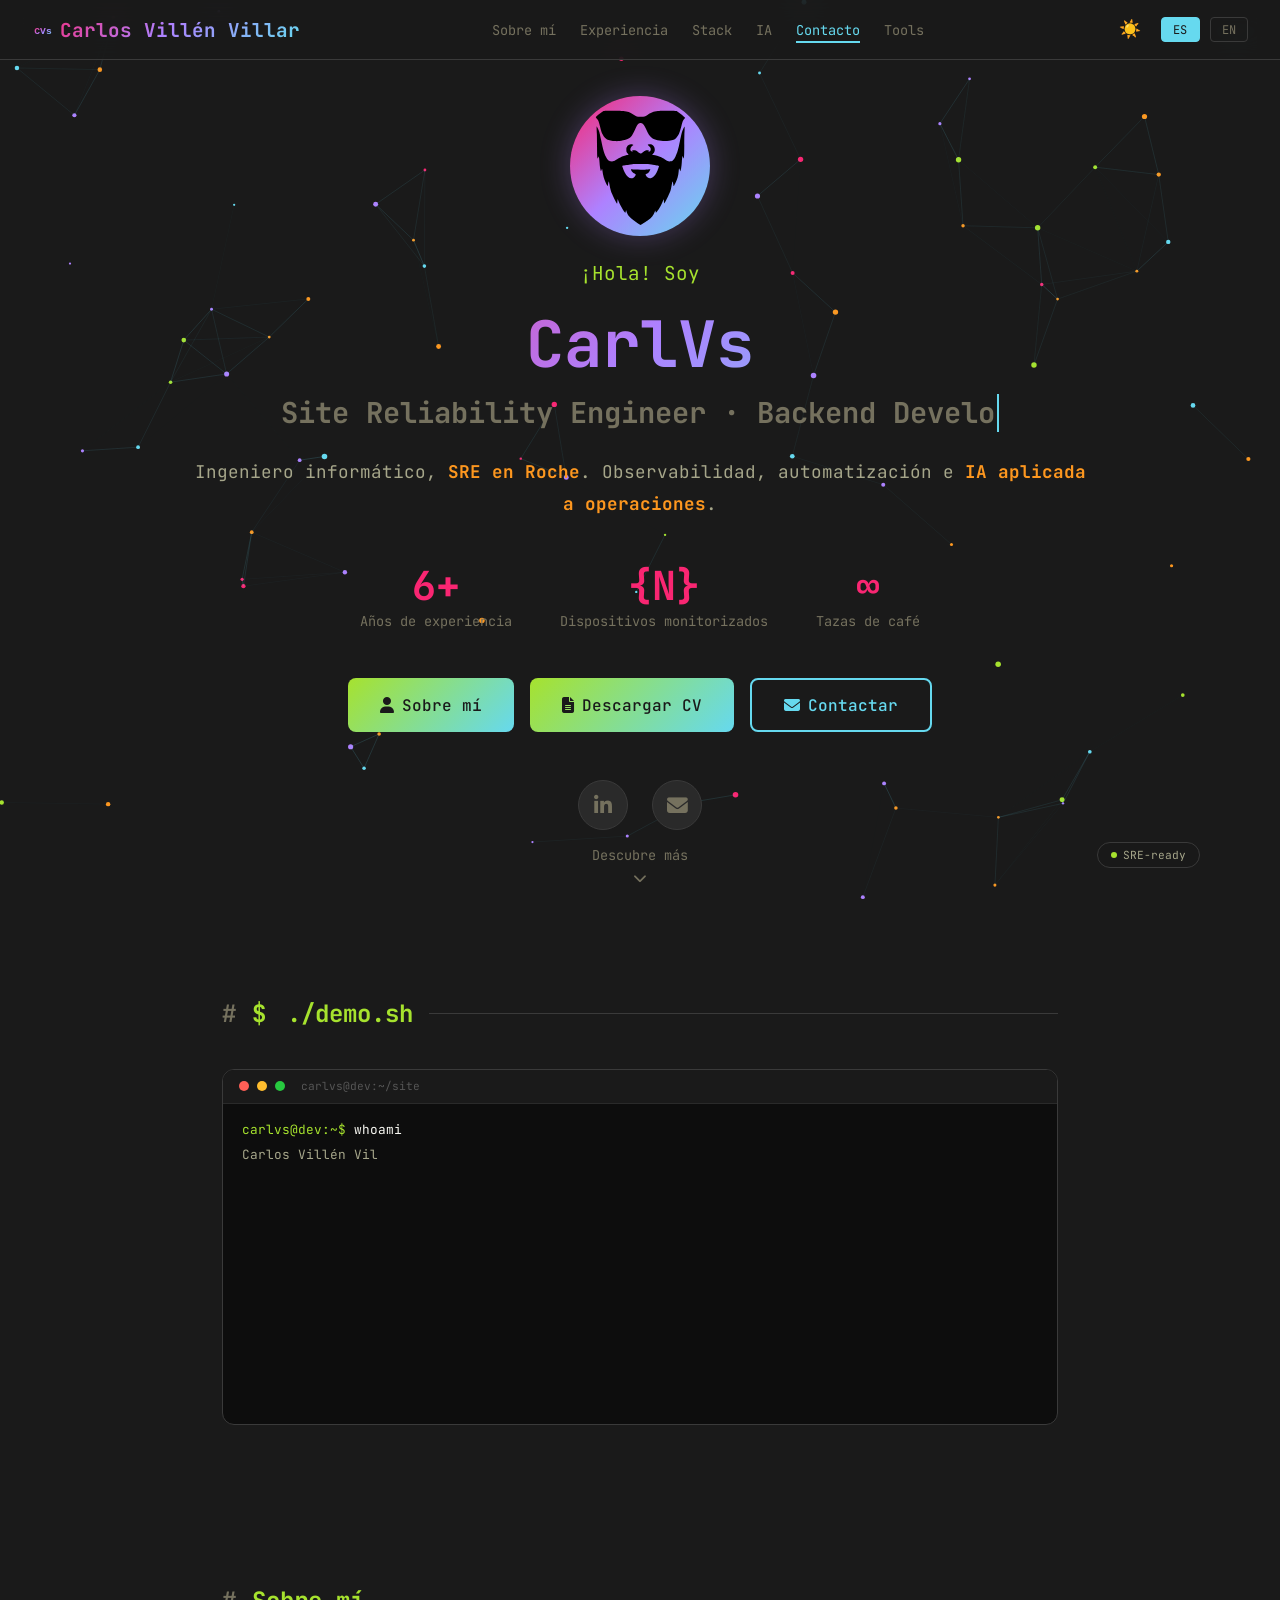
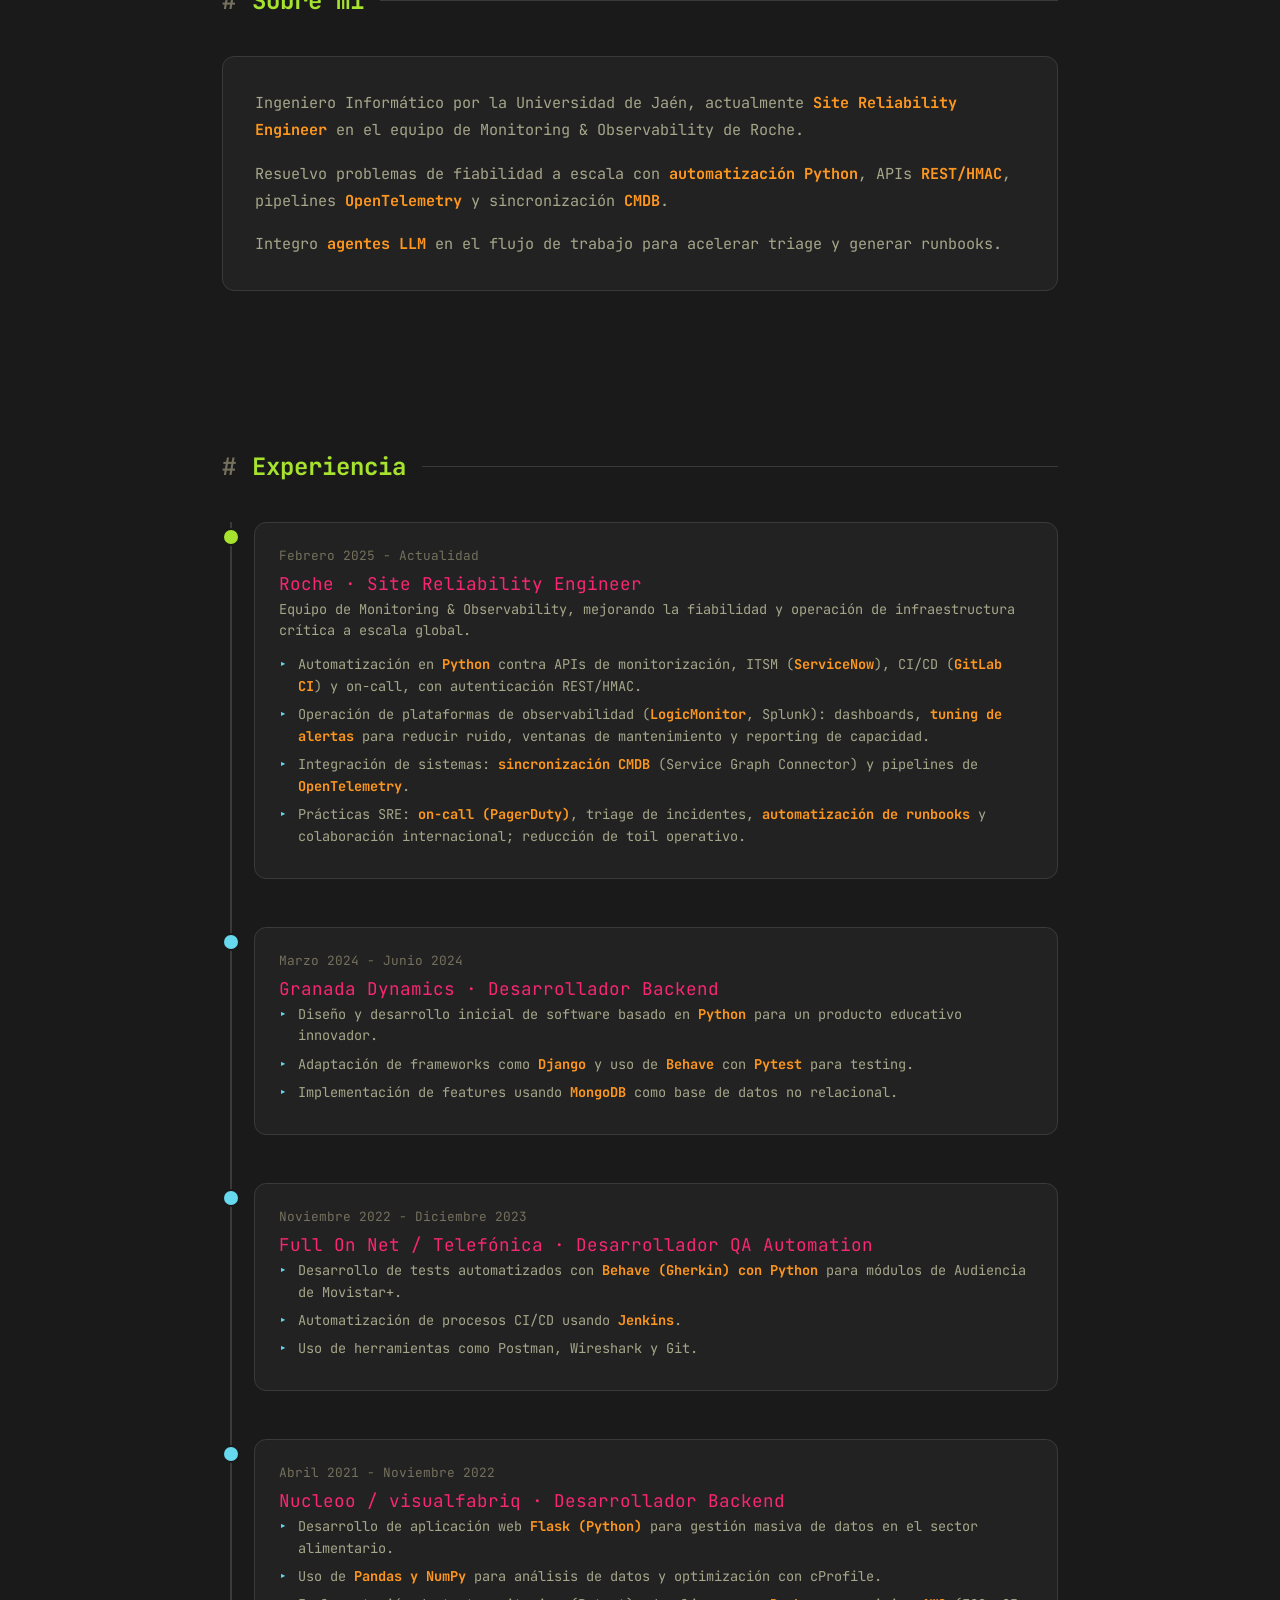
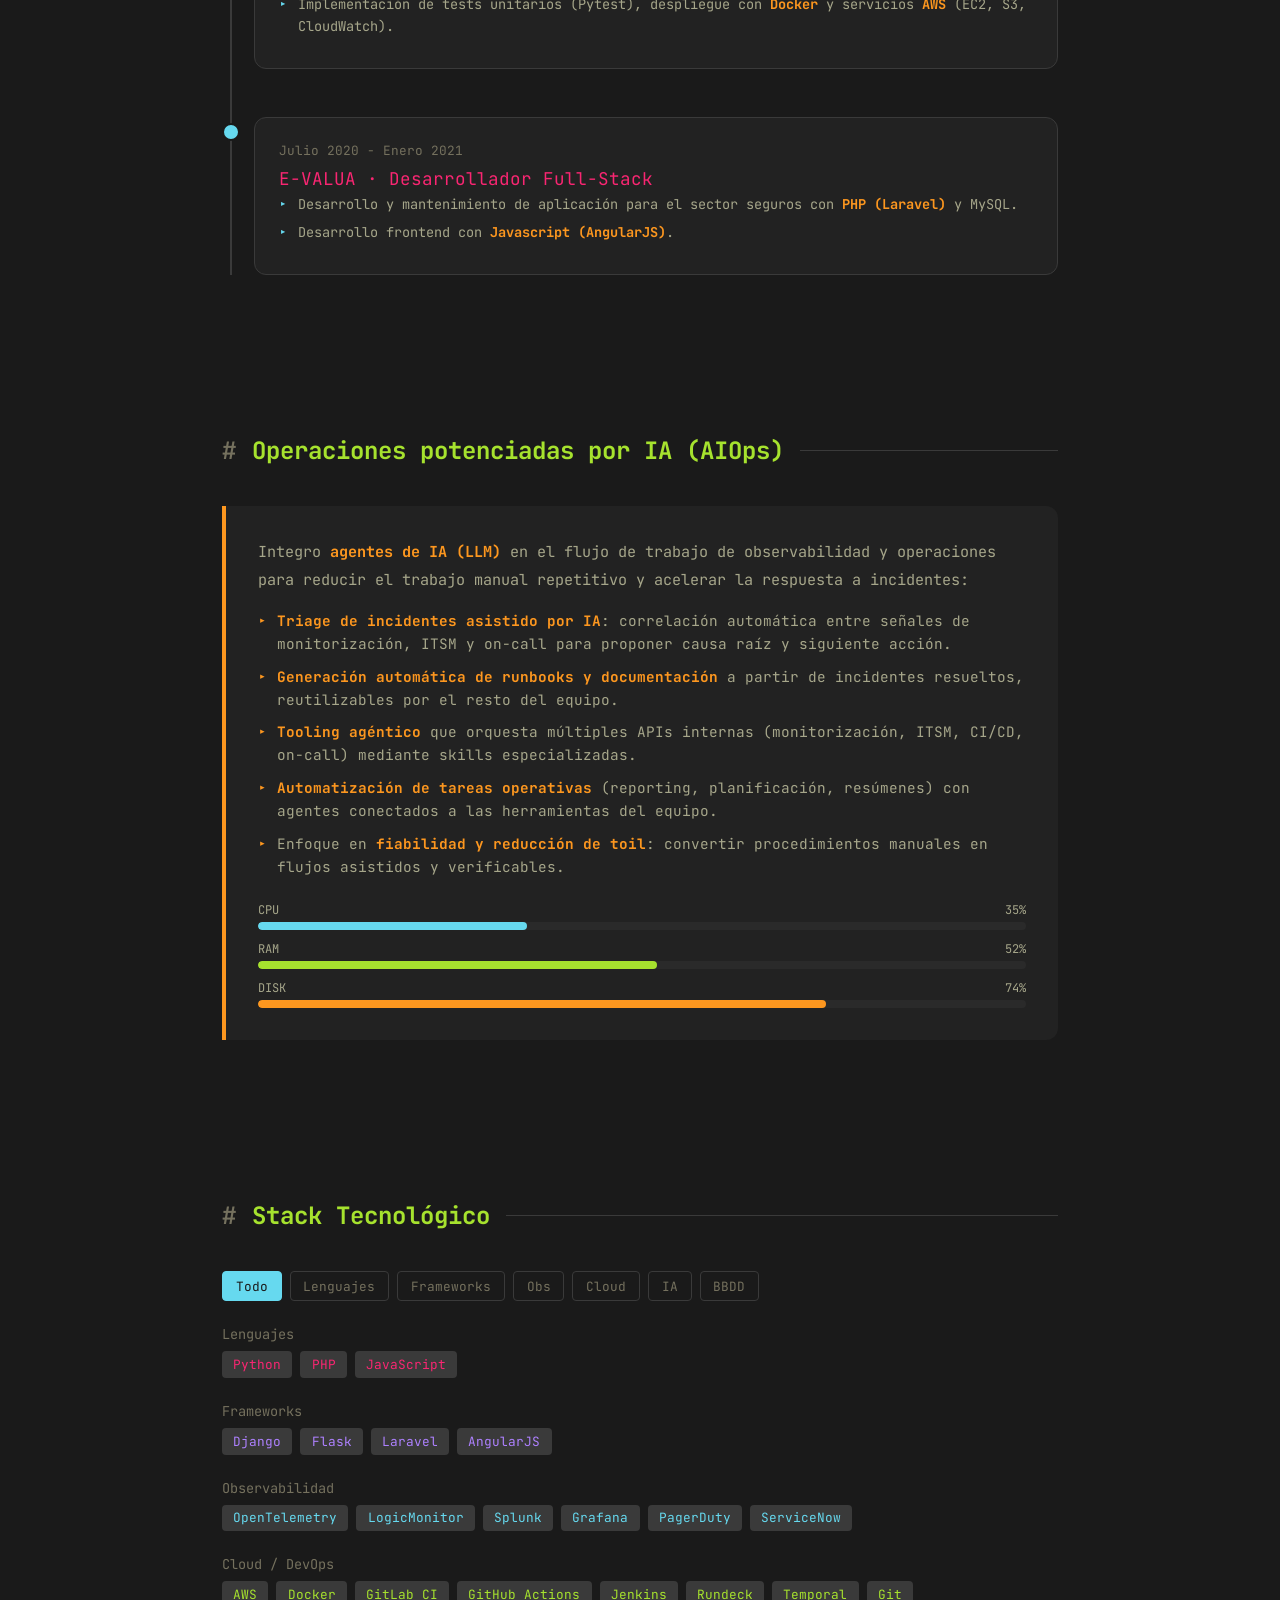
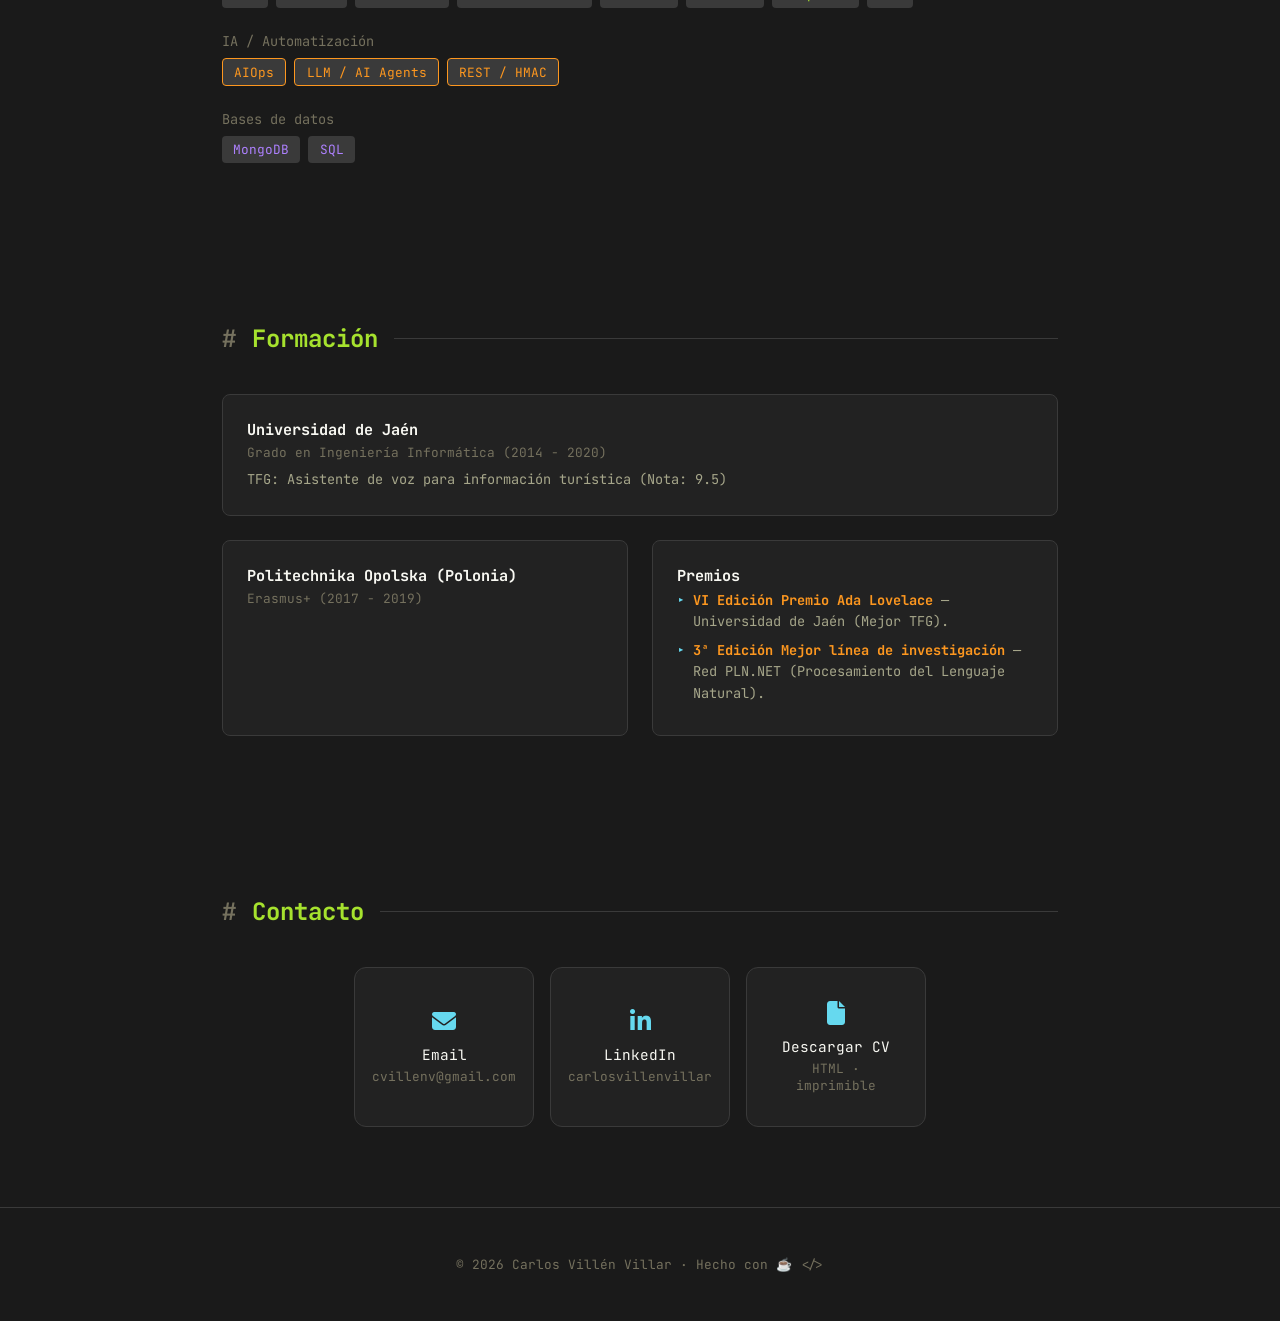
==== commit e9bc4c4e: "fix: cache-bust query params on all shared assets" ====
--- a/index.html
+++ b/index.html
@@ -34,7 +34,7 @@
     <link rel="preconnect" href="https://fonts.gstatic.com" crossorigin>
     <link href="https://fonts.googleapis.com/css2?family=JetBrains+Mono:wght@400;500;700&display=swap" rel="stylesheet">
     <link rel="stylesheet" href="https://cdnjs.cloudflare.com/ajax/libs/font-awesome/6.4.0/css/all.min.css">
-    <link rel="stylesheet" href="/assets/css/common.css">
+    <link rel="stylesheet" href="/assets/css/common.css?v=20260712">
     <style>
         .section {
             padding: 5rem 2rem;
@@ -1337,7 +1337,7 @@
         <p>&copy; 2026 Carlos Villén Villar · <span data-i18n="footer_built">Hecho con</span> ☕ &lt;/&gt;</p>
     </footer>
 
-    <script src="/assets/js/translations.js"></script>
+    <script src="/assets/js/translations.js?v=20260712"></script>
     <script>
         let currentLang = localStorage.getItem('lang') || 'es';
         function t(k) { const v = translations[currentLang] && translations[currentLang][k]; if (v) return v; if (currentLang === 'ñ' || currentLang === 'j') { const f = translations.es && translations.es[k]; if (f) return f; } return translations.es && translations.es[k] || k; }
@@ -1743,7 +1743,7 @@
 
         setLanguage(localStorage.getItem('lang') || 'es');
     </script>
-    <script src="/assets/js/common.js"></script>
+    <script src="/assets/js/common.js?v=20260712"></script>
 </body>
 
 </html>
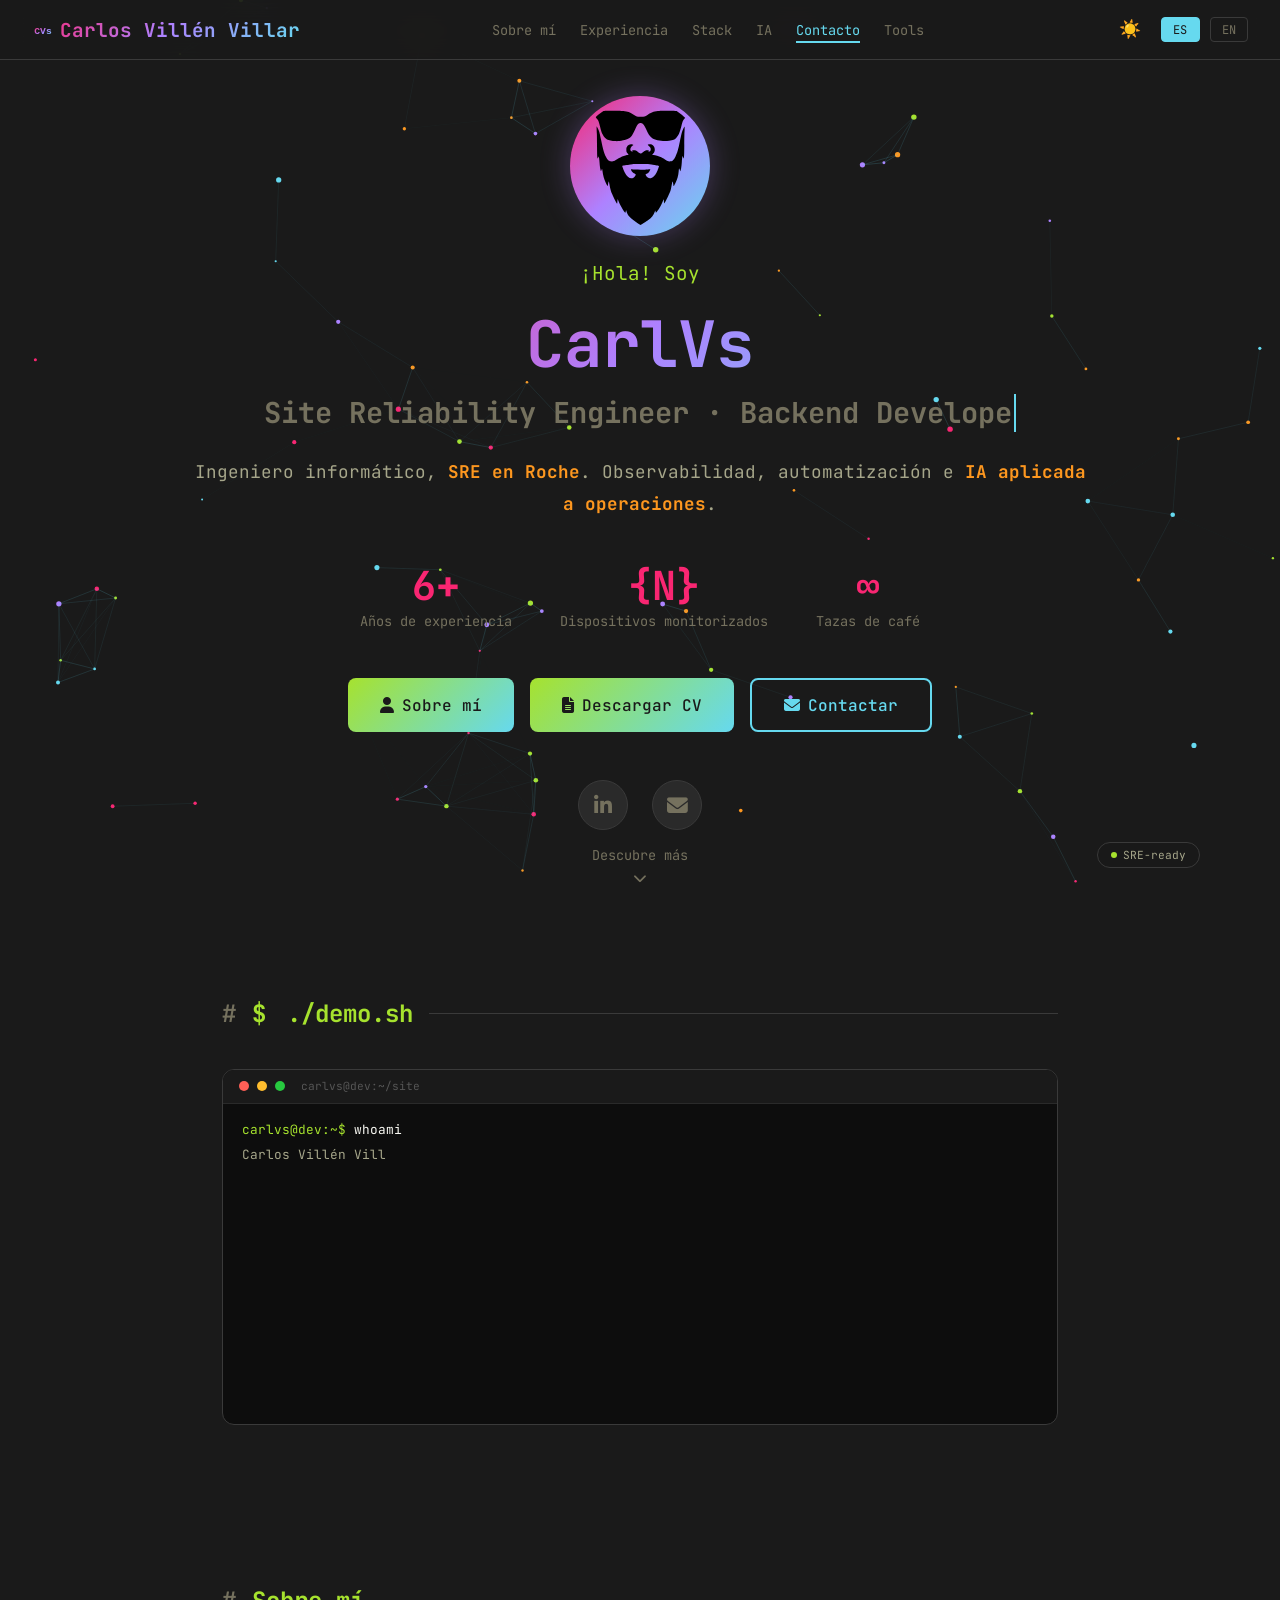
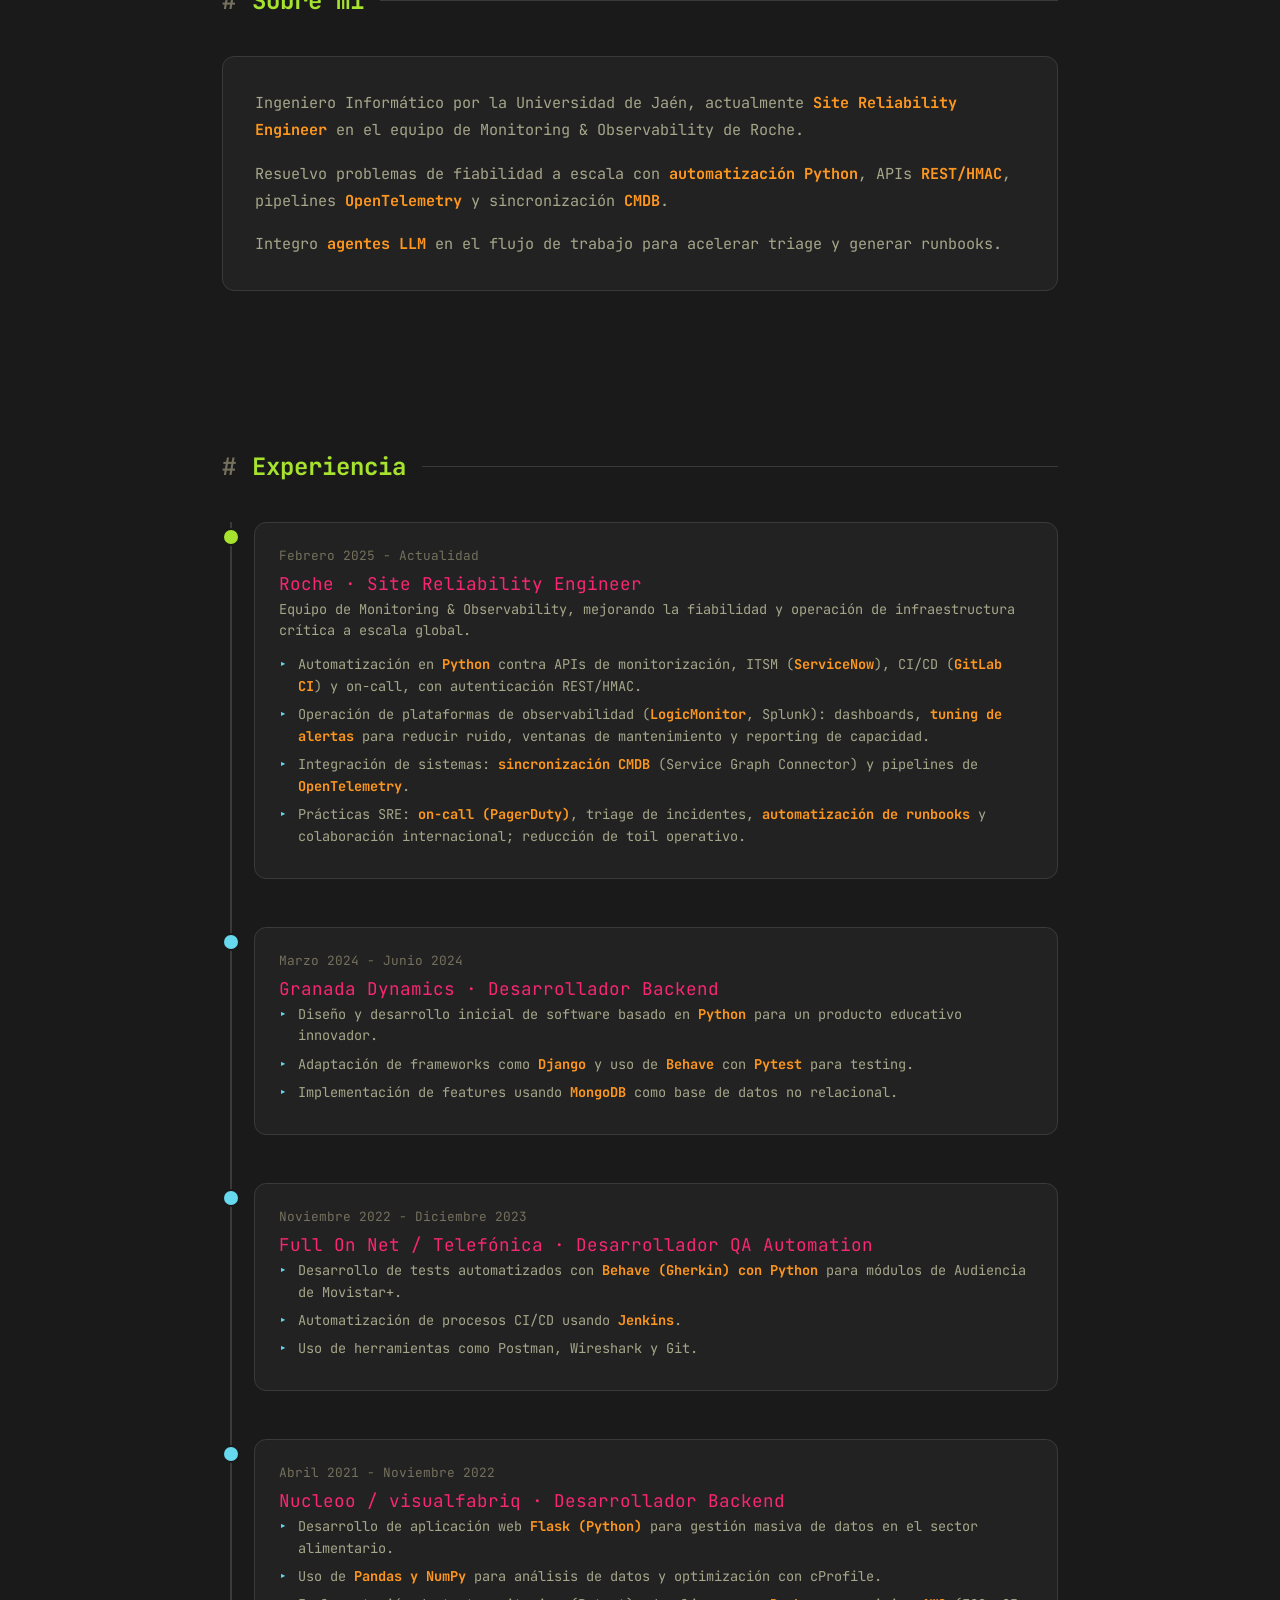
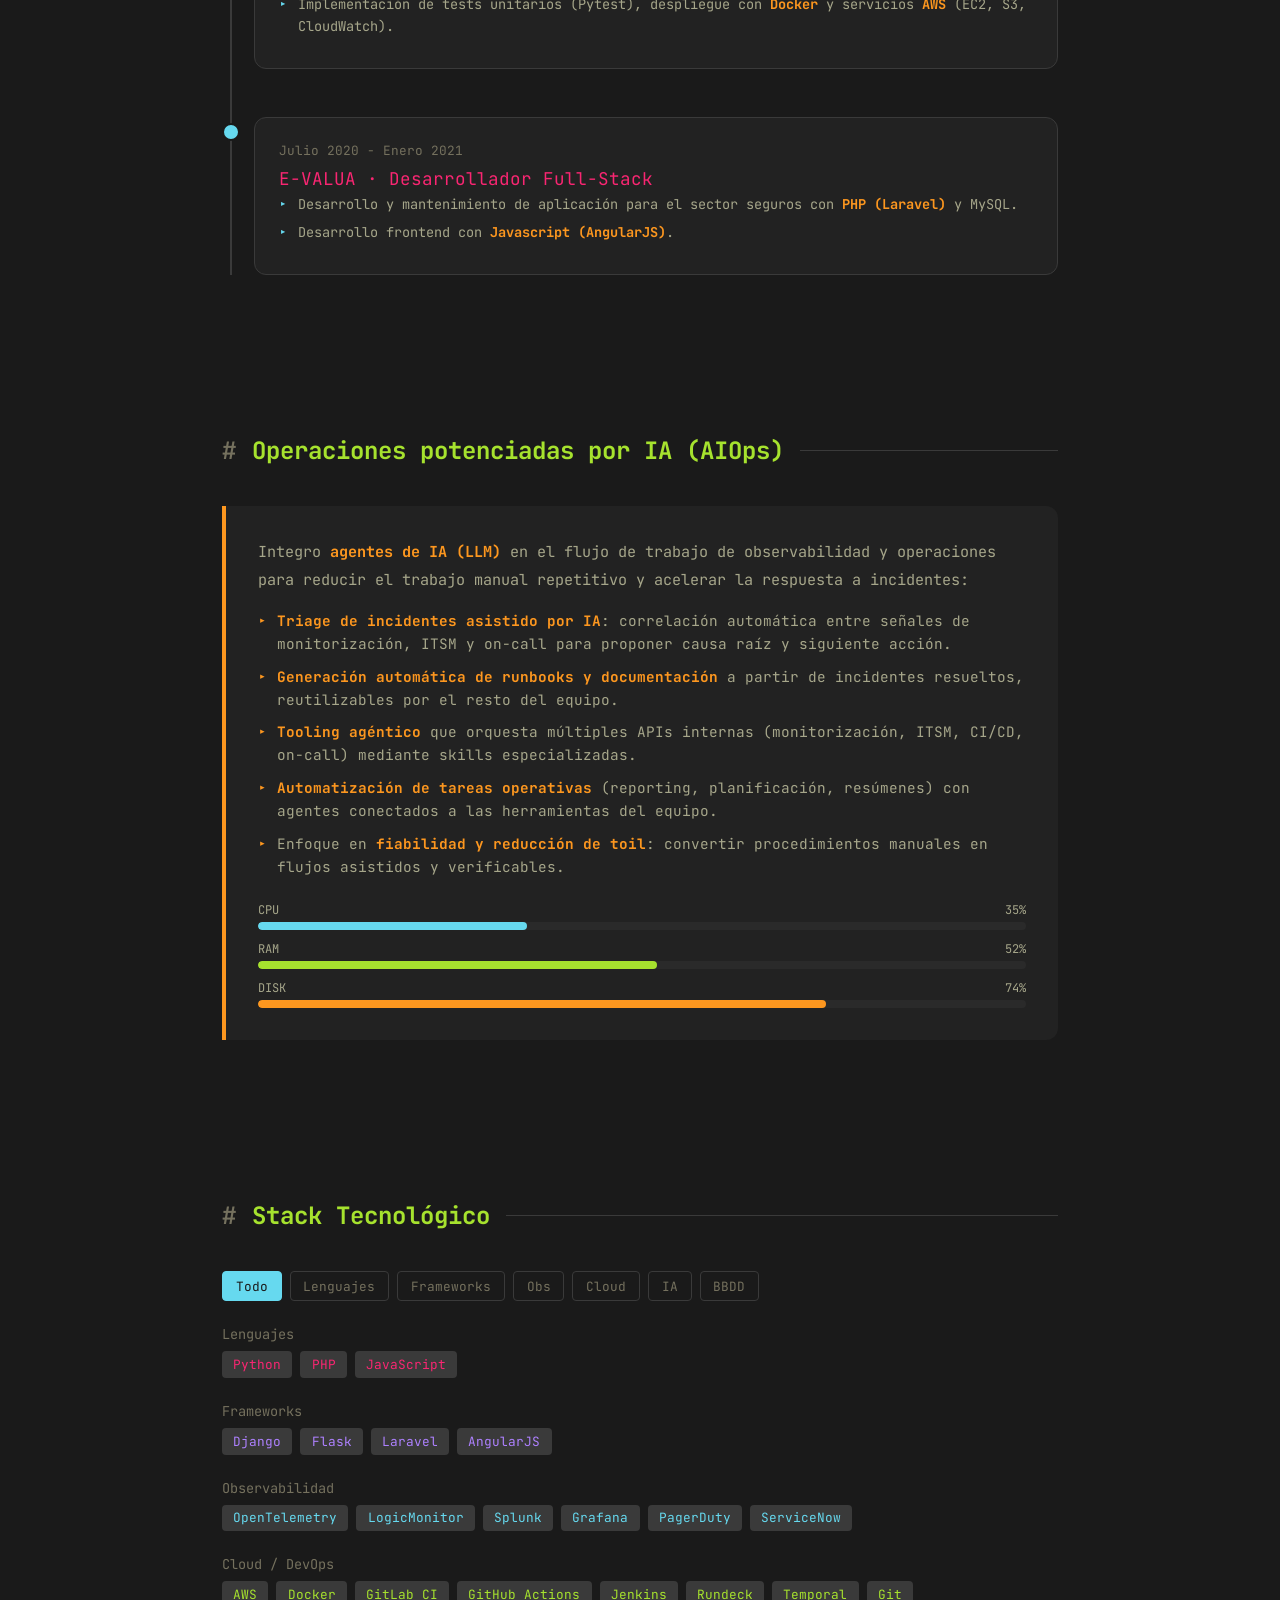
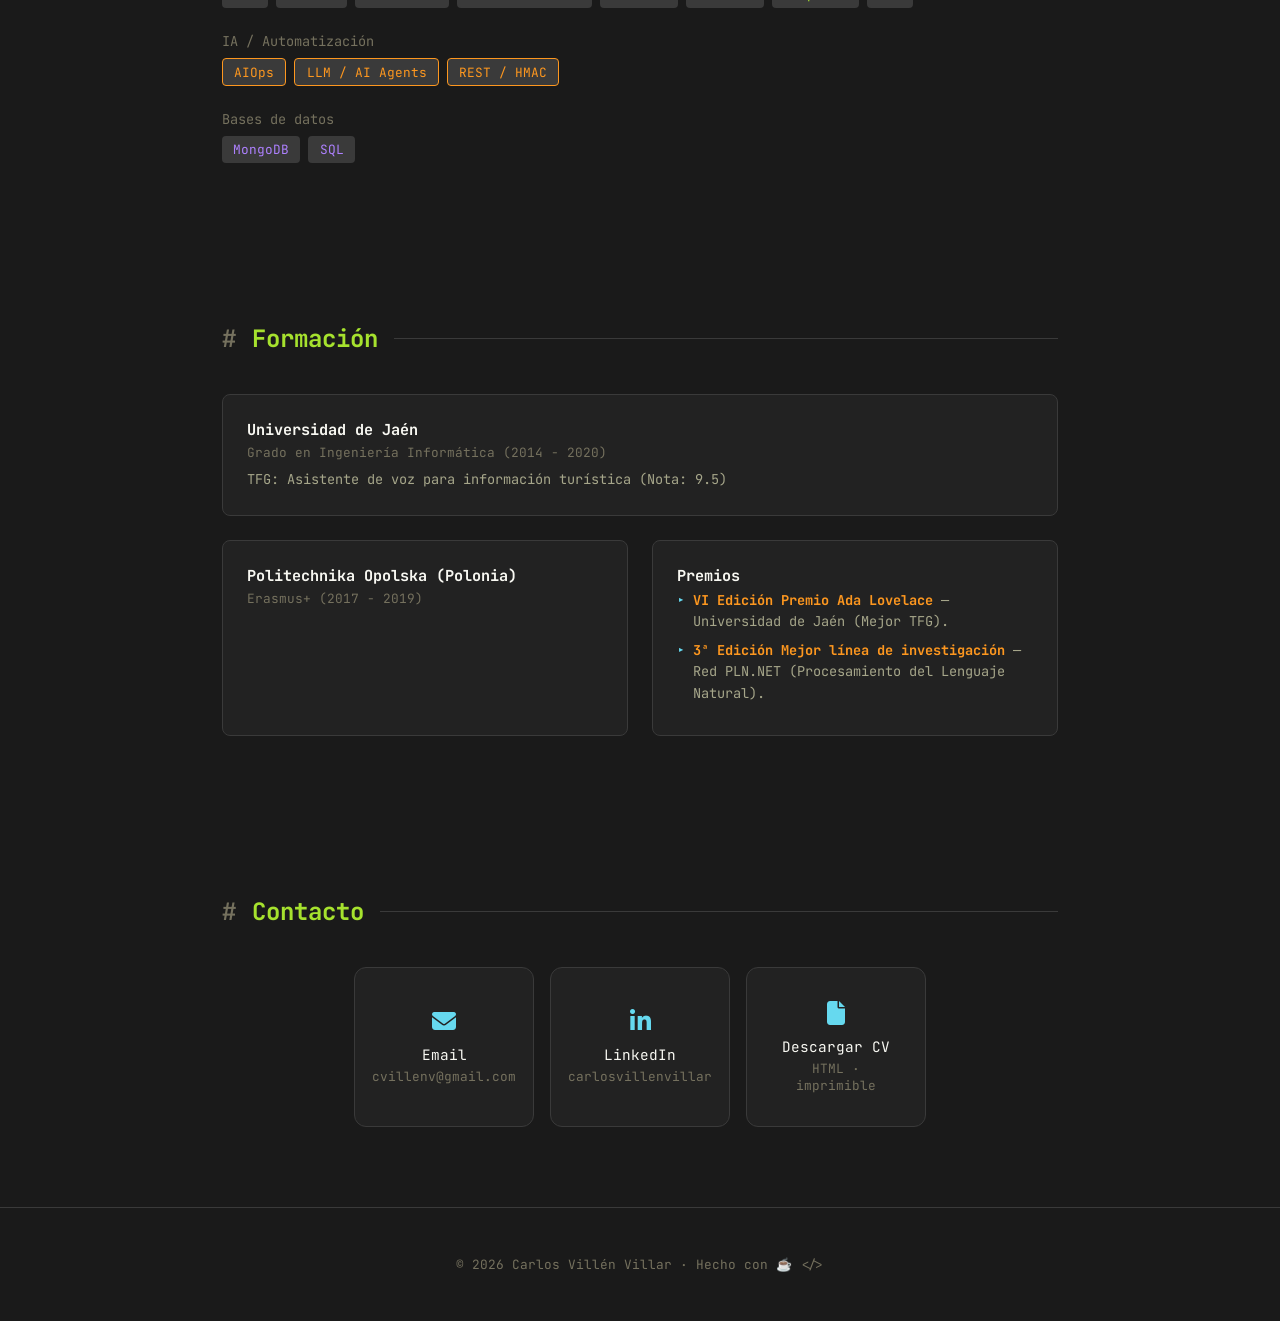
==== commit 6dbf6134: "feat: ñ/j as terminal commands, protect global listener when terminal active" ====
--- a/index.html
+++ b/index.html
@@ -1629,6 +1629,28 @@
                                 else if (cmd === 'help') resp = t('term_help');
                                 else if (cmd === 'whoami') resp = t('term_whoami');
                                 else if (cmd === 'clear') { if (termRestartTimer) clearTimeout(termRestartTimer); if (termStepTimer) { clearTimeout(termStepTimer); termStepTimer = null; } if (termKeyHandler) { document.removeEventListener('keydown', termKeyHandler); termKeyHandler = null; } termBody.innerHTML = ''; termIdle = false; termIndex = 0; termRunning = true; termRestartTimer = setTimeout(() => { termRestartTimer = null; runTerminal(); }, 500); return; }
+                                else if (cmd === 'ñ') {
+                                    resp = '🦖 ' + (currentLang === 'en' ? 'Ñiñosaurio mode activated' : 'Modo Ñiñosaurio activado');
+                                    termIdle = false;
+                                    let _i = 0;
+                                    (function typeResp() {
+                                        if (!out.isConnected) return;
+                                        if (_i < resp.length) { out.textContent += resp[_i++]; setTimeout(typeResp, 18); }
+                                        else setTimeout(() => setLanguage('ñ'), 400);
+                                    })();
+                                    return;
+                                }
+                                else if (cmd === 'j') {
+                                    resp = '🌳 ' + (currentLang === 'en' ? 'Jiennense mode activated' : 'Modo Jiennense activado');
+                                    termIdle = false;
+                                    let _i = 0;
+                                    (function typeResp() {
+                                        if (!out.isConnected) return;
+                                        if (_i < resp.length) { out.textContent += resp[_i++]; setTimeout(typeResp, 18); }
+                                        else setTimeout(() => setLanguage('j'), 400);
+                                    })();
+                                    return;
+                                }
                                 else resp = t('term_not_found').replace('{cmd}', cmd);
                                 termIdle = false;
                                 let i = 0;
@@ -1676,6 +1698,7 @@
 
         /* ── Ñ/J via keyboard ── */
         document.addEventListener('keydown', e => {
+            if (termKeyHandler) return;
             if (e.key === 'ñ' || e.key === 'Ñ') setLanguage('ñ');
             if (e.key === 'j' || e.key === 'J') setLanguage('j');
             if (e.key === 'Escape') setLanguage('es');
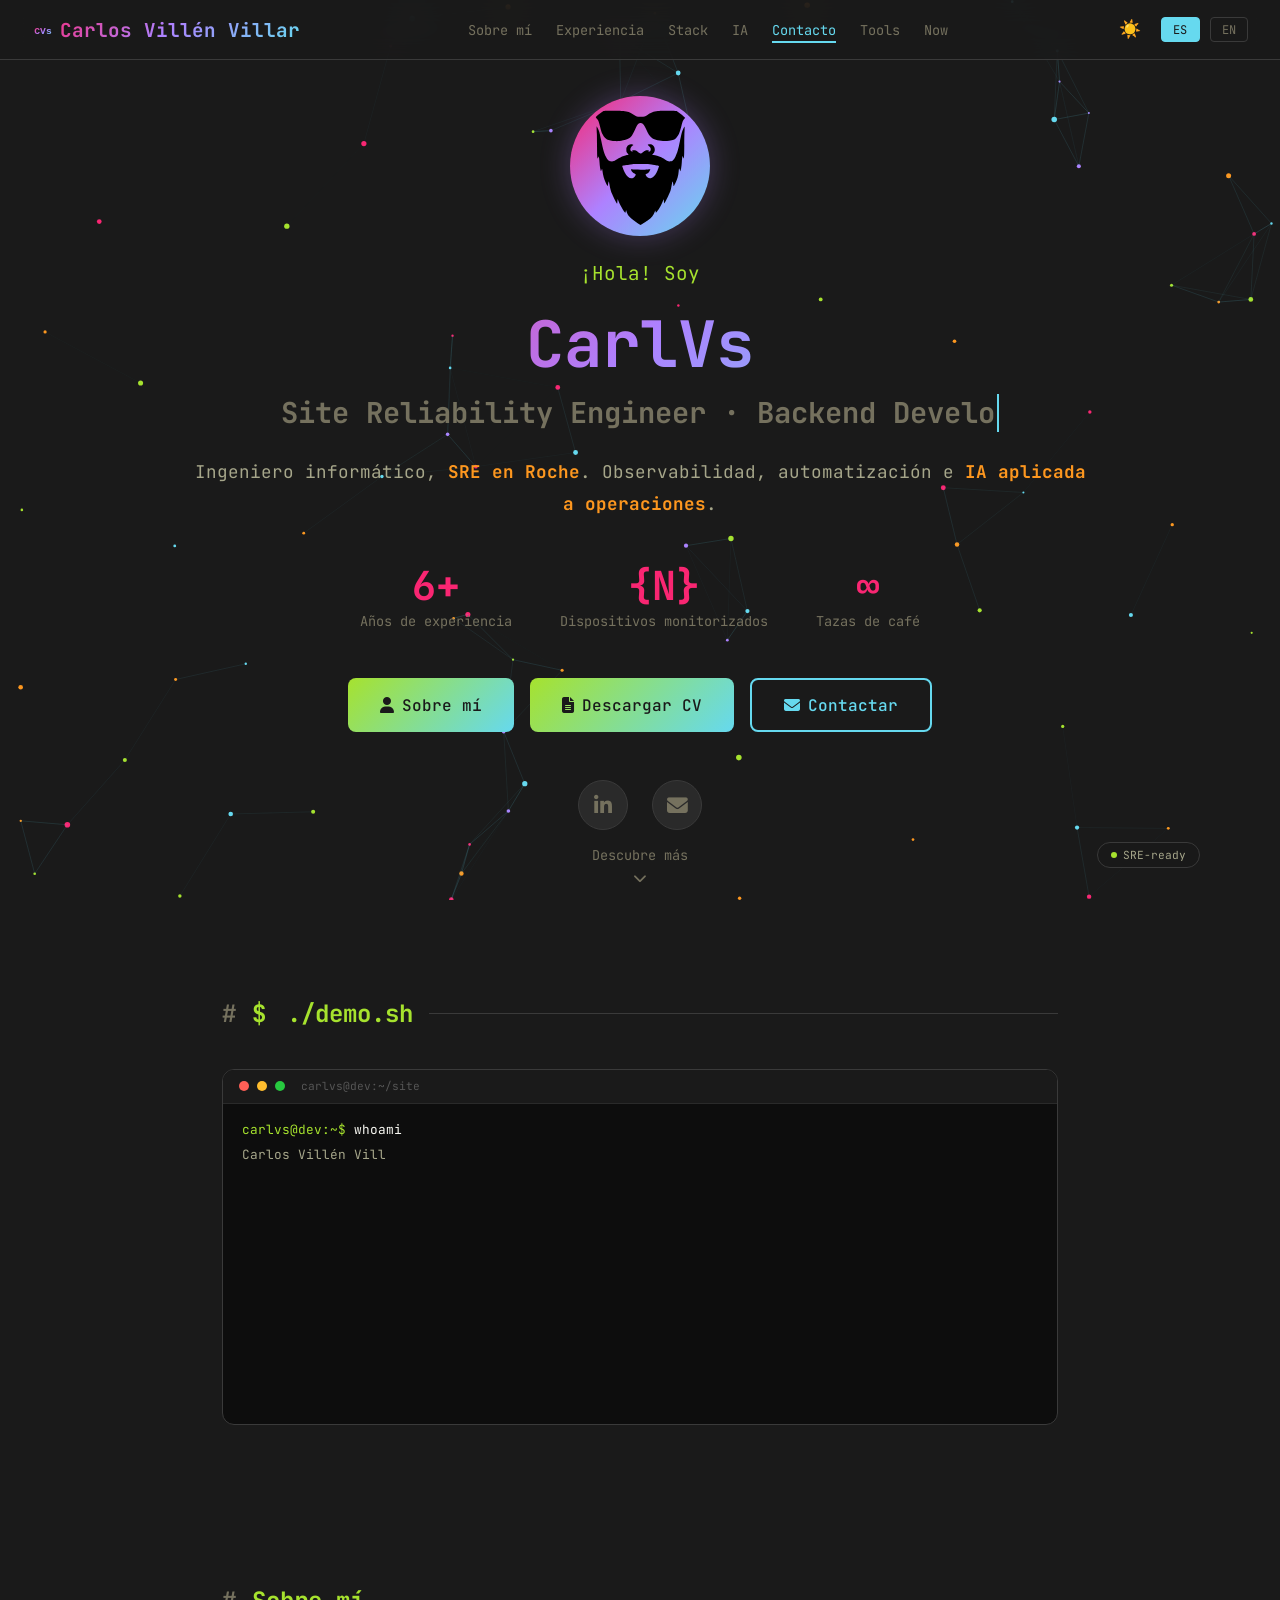
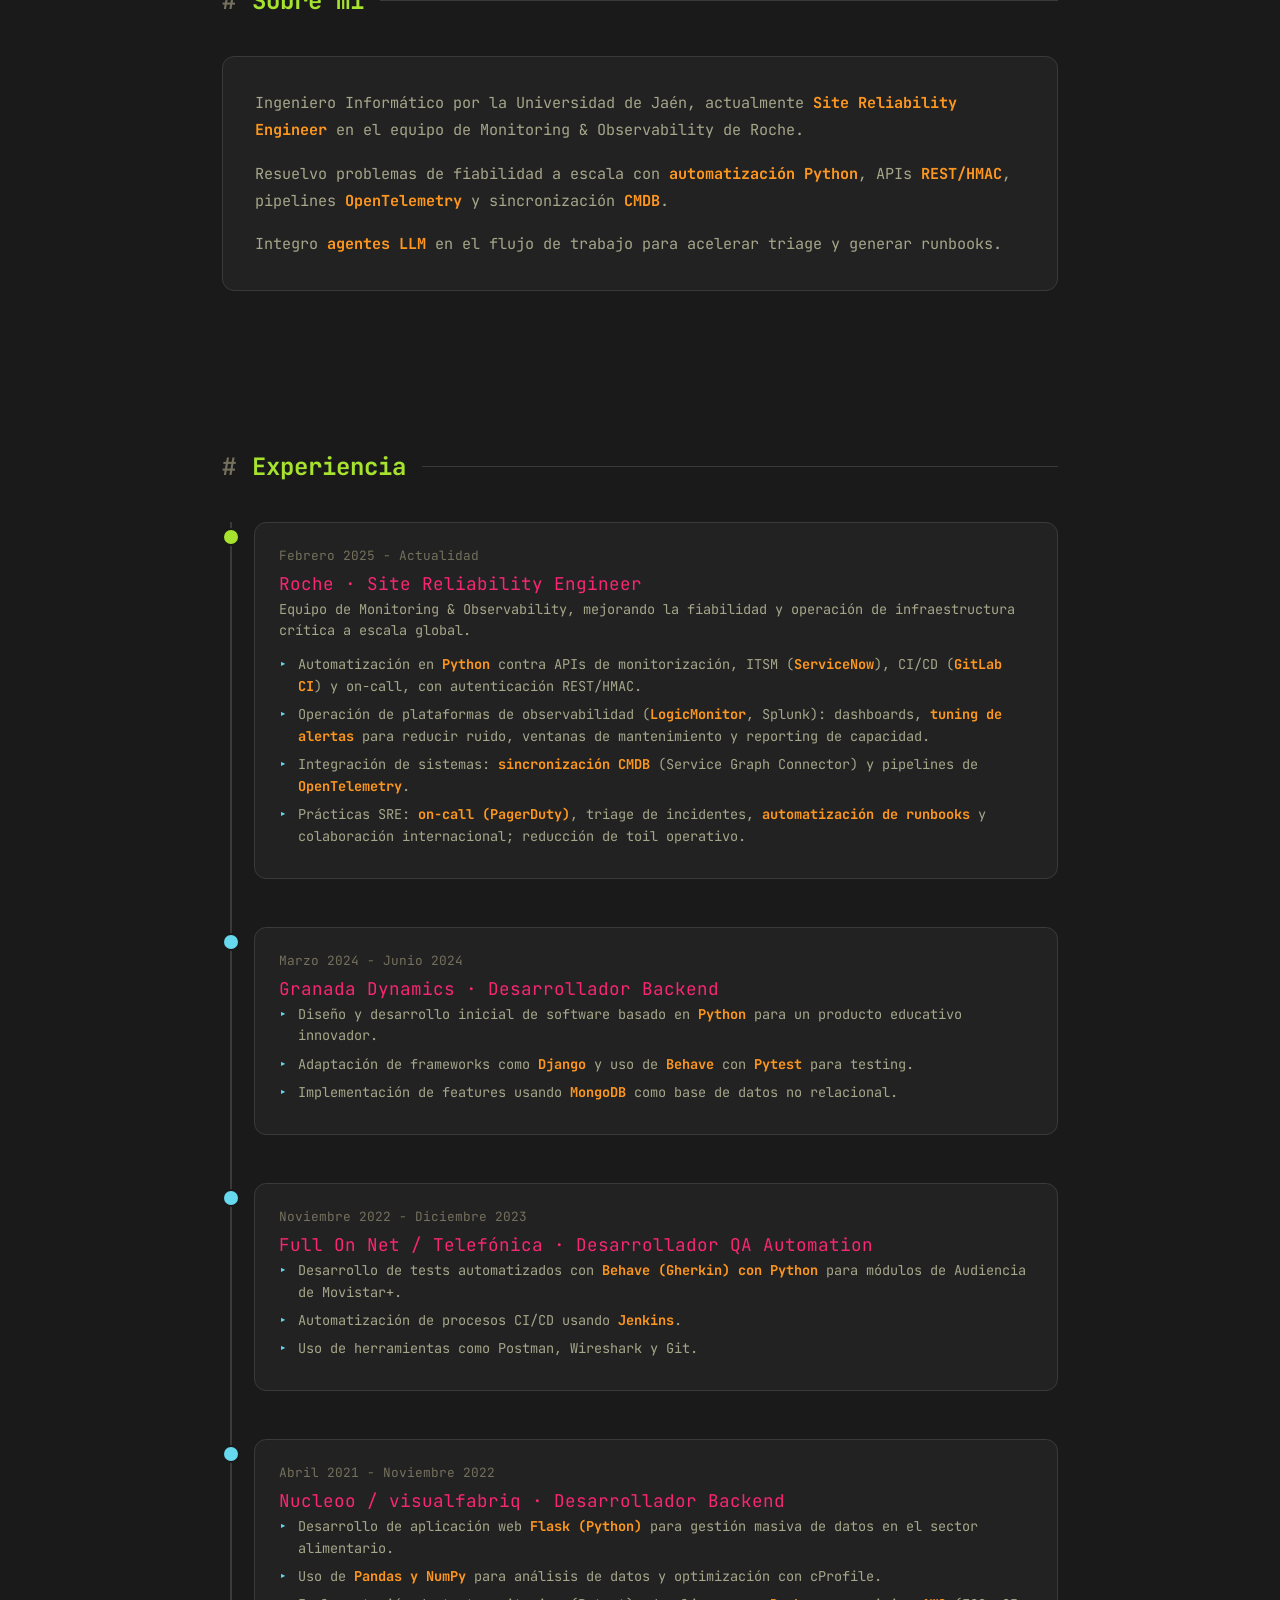
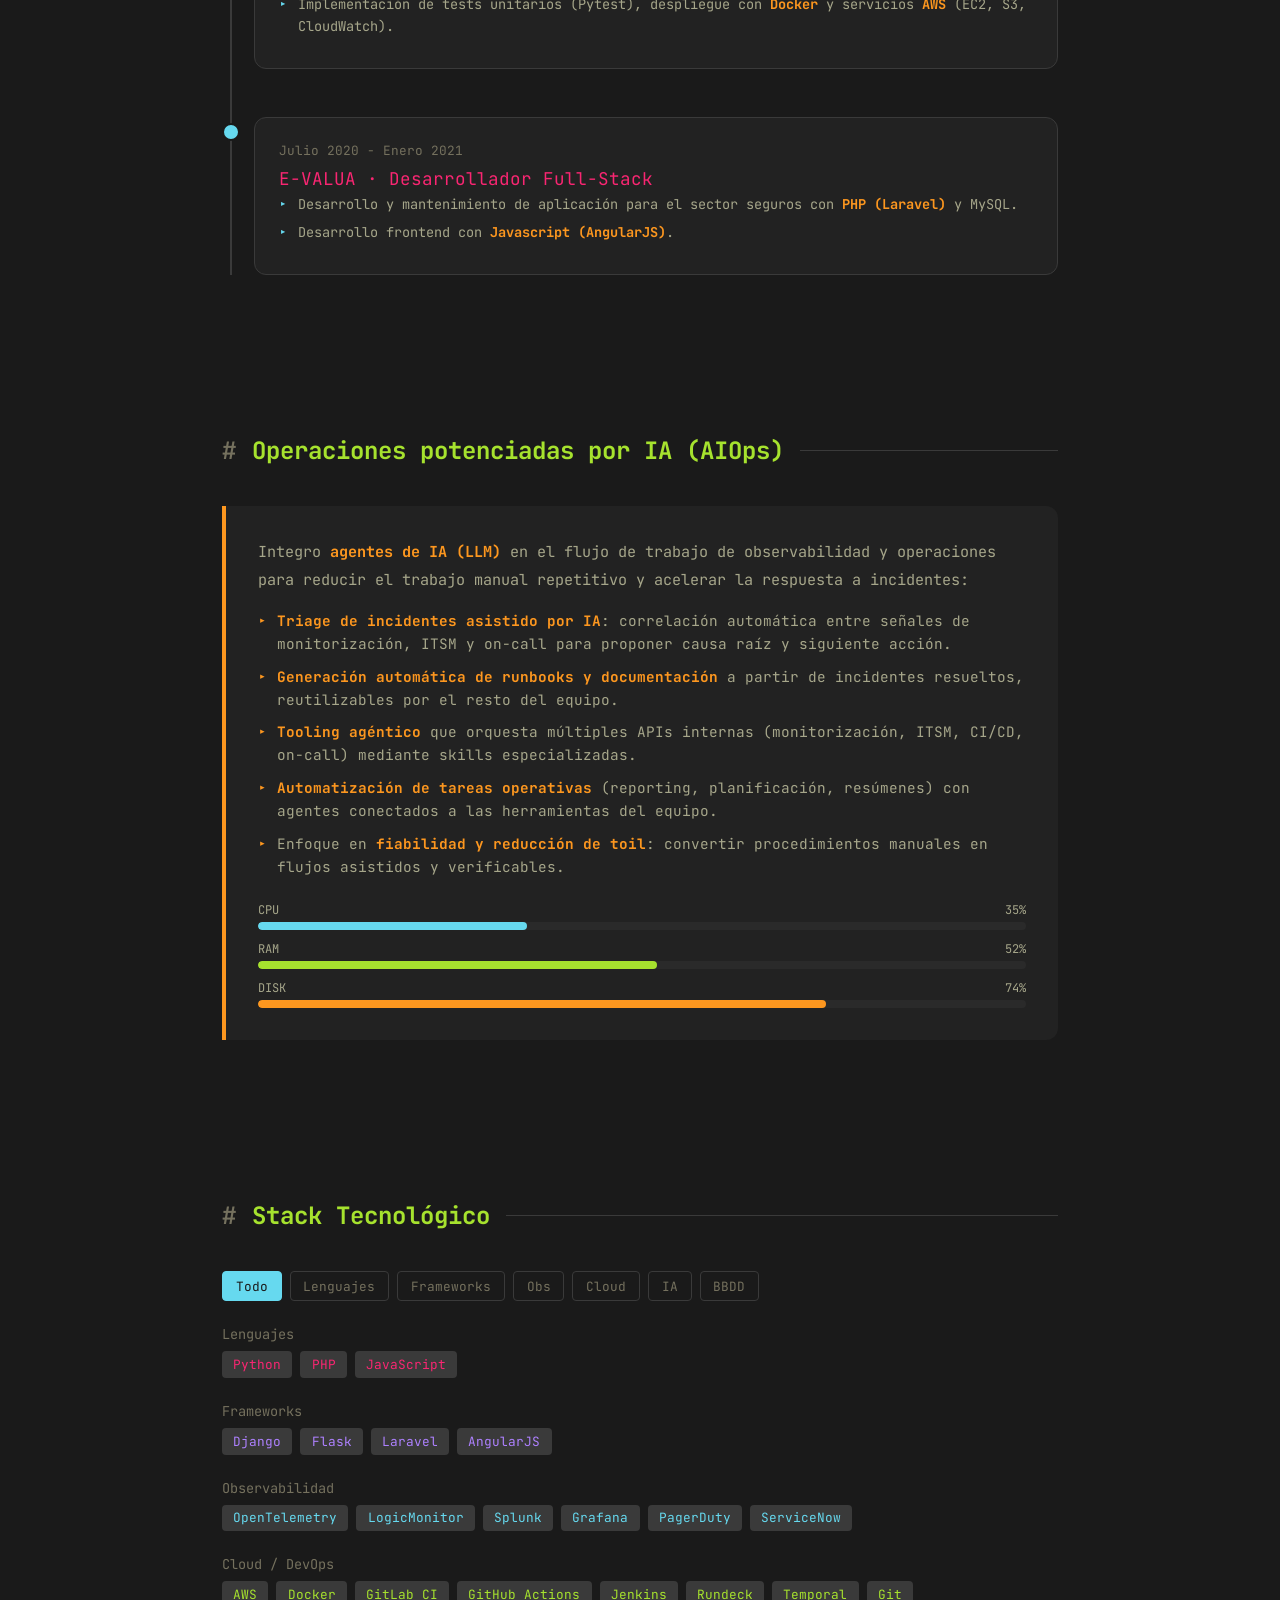
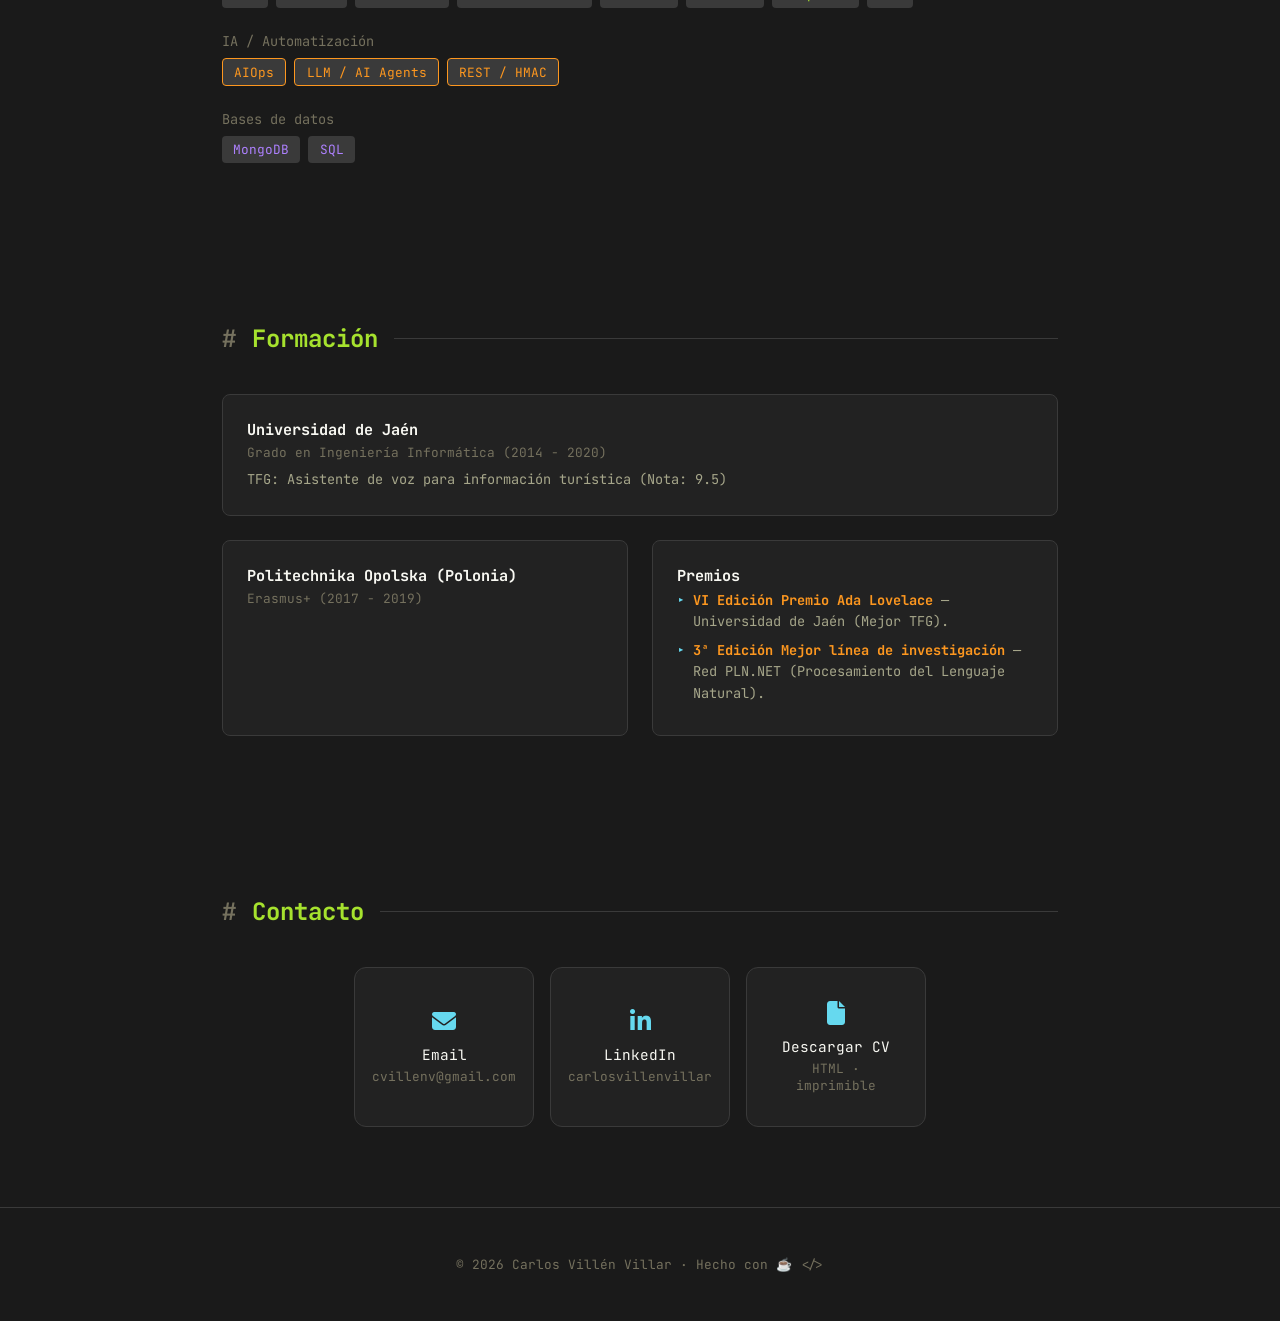
==== commit f6c80177: "Add Now page with Globe.gl, i18n, and navbar links - New /pages/now/index.html with 3D globe (15 vis" ====
--- a/index.html
+++ b/index.html
@@ -1008,6 +1008,7 @@
             <a href="#aiops" data-i18n="nav_ai">IA</a>
             <a href="#contact" data-i18n="nav_contact">Contacto</a>
             <a href="/pages/tools/" data-i18n="nav_tools">Tools</a>
+            <a href="/pages/now/" data-i18n="nav_now">Now</a>
         </div>
         <div class="nav-right">
             <button class="theme-btn" id="themeToggle" aria-label="Toggle theme">☀️</button>
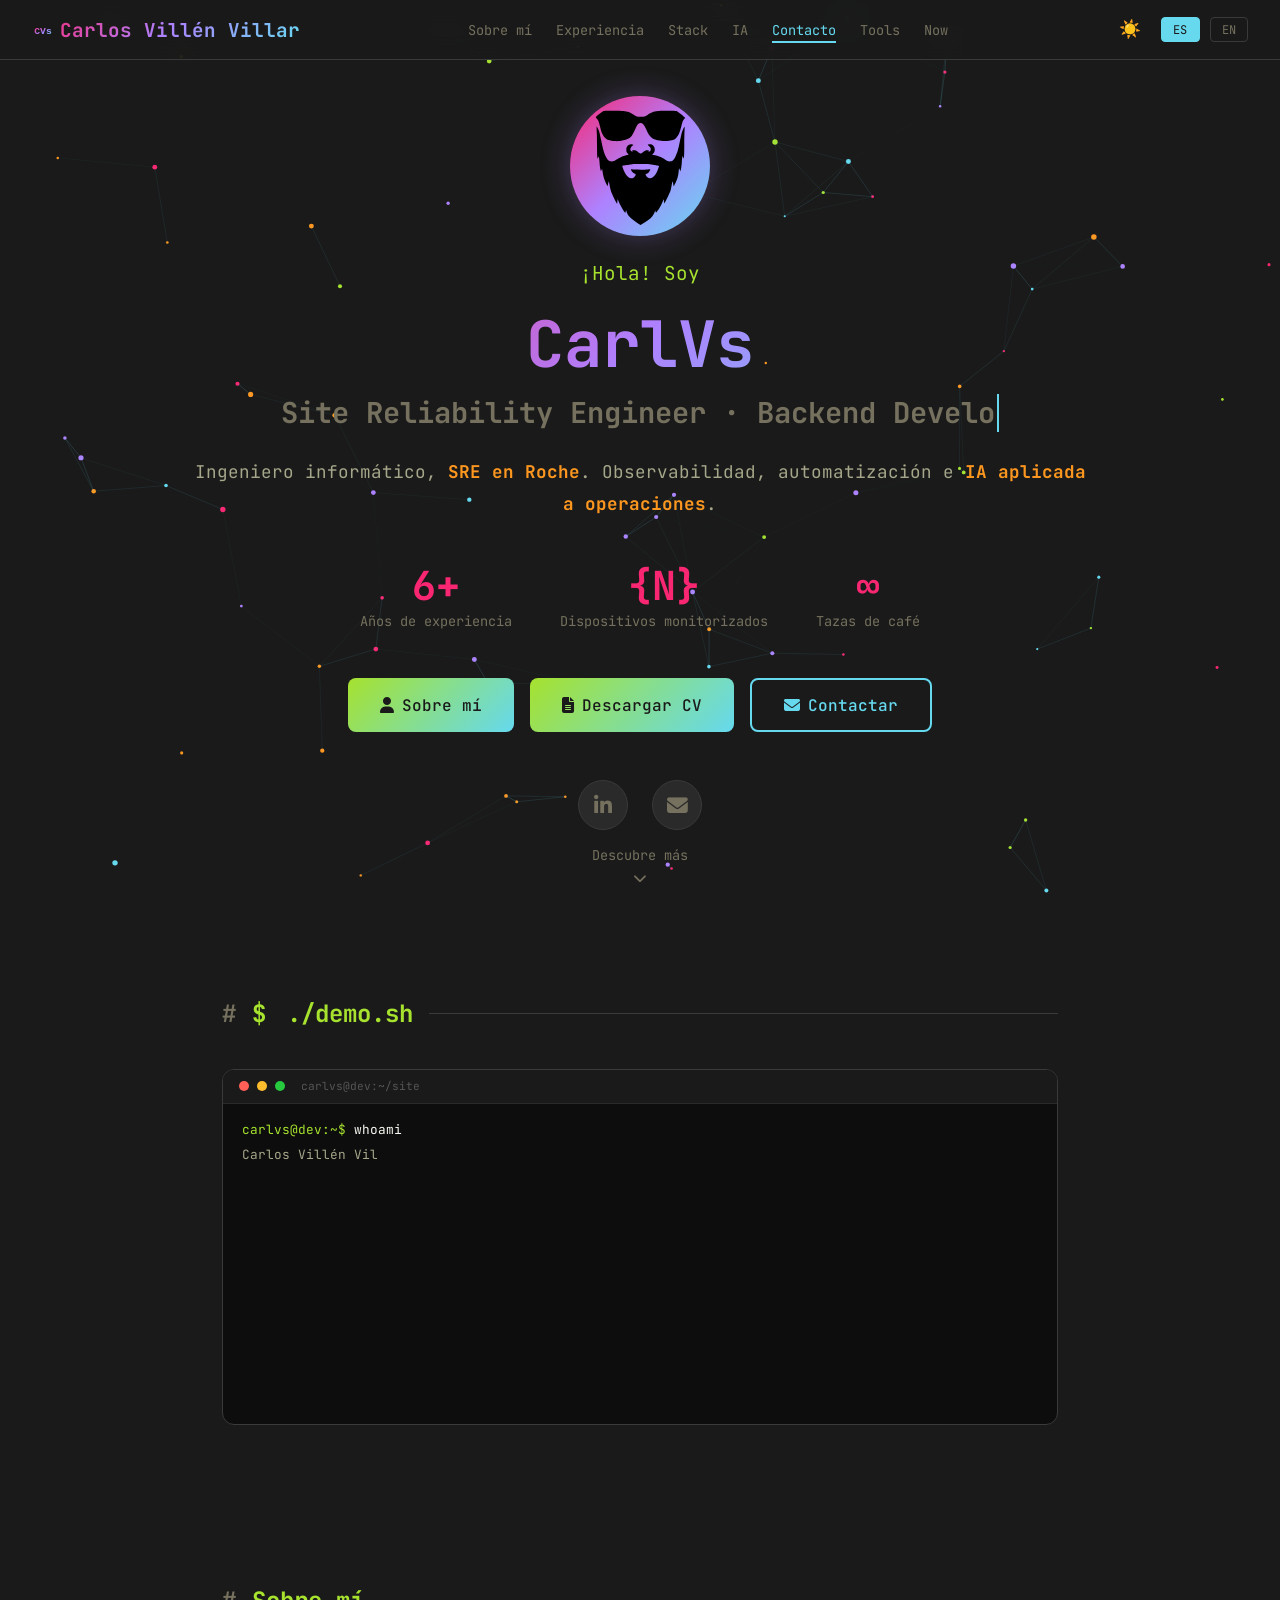
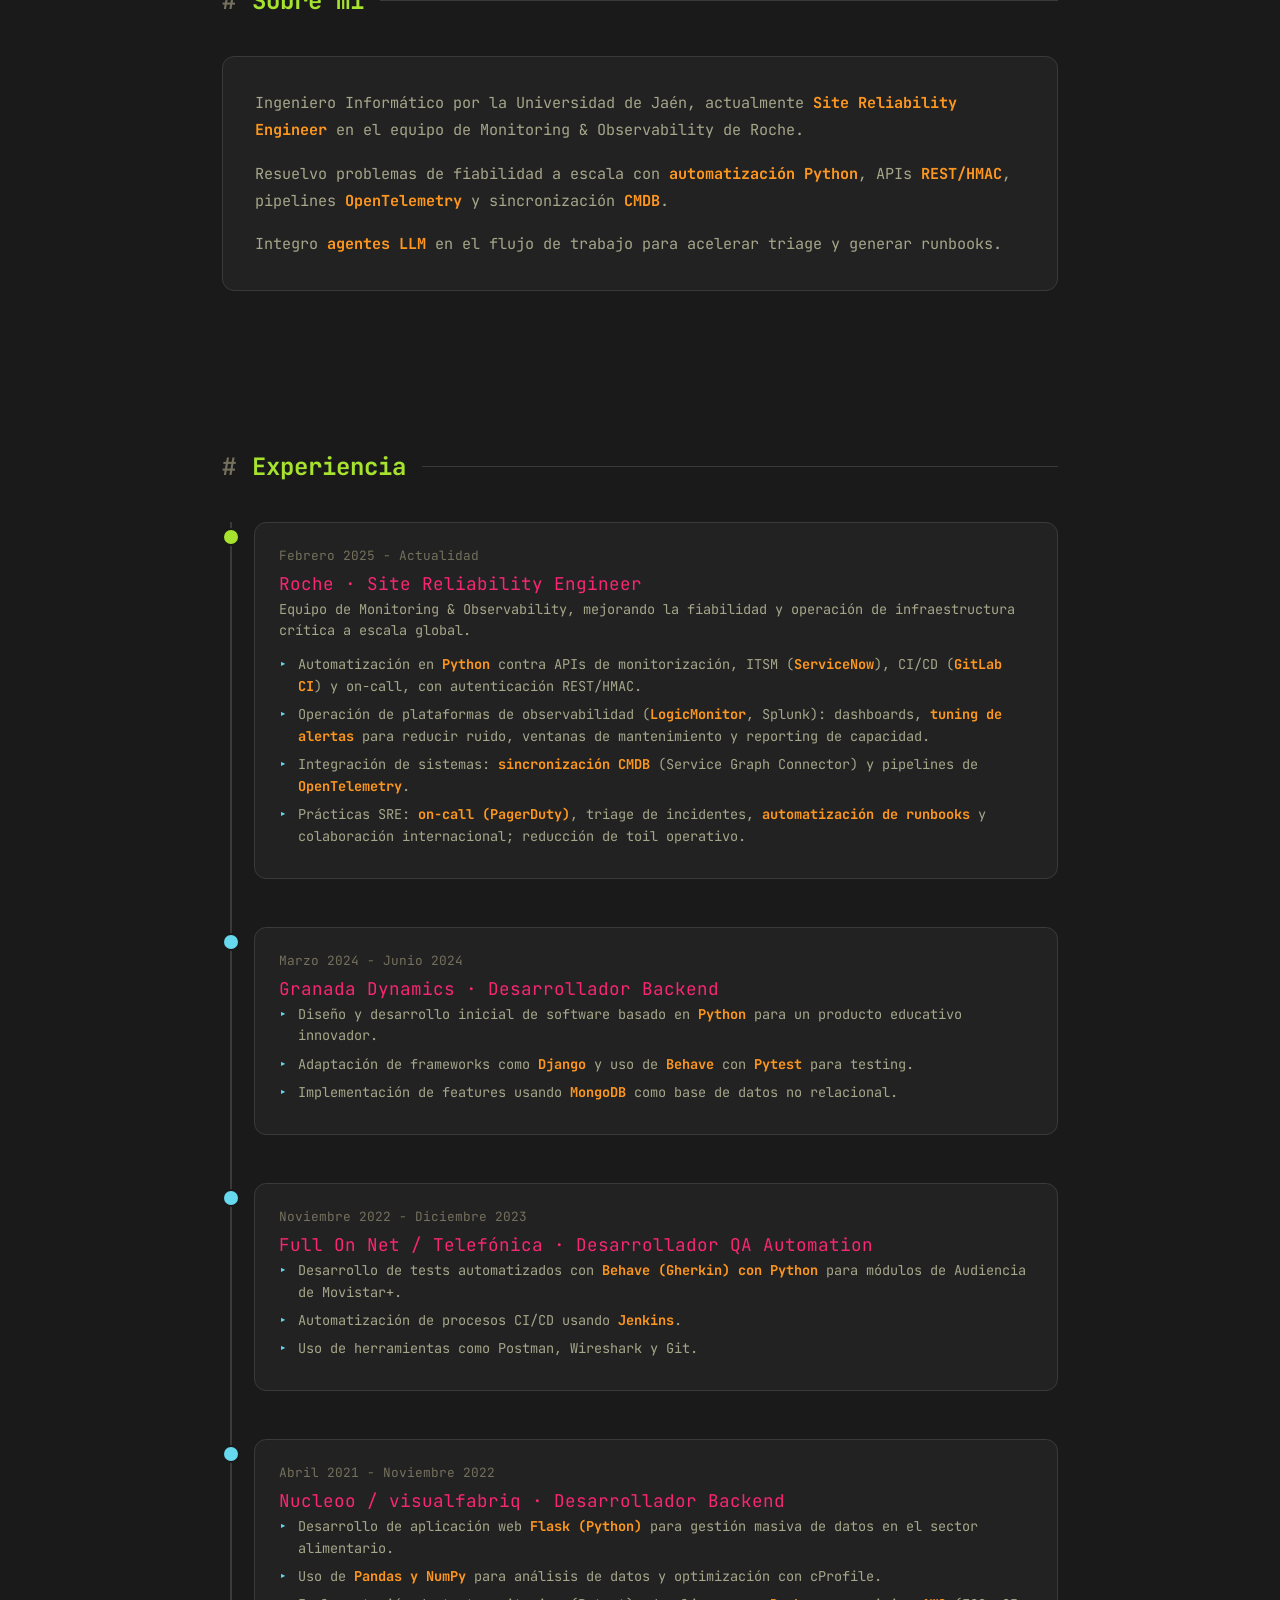
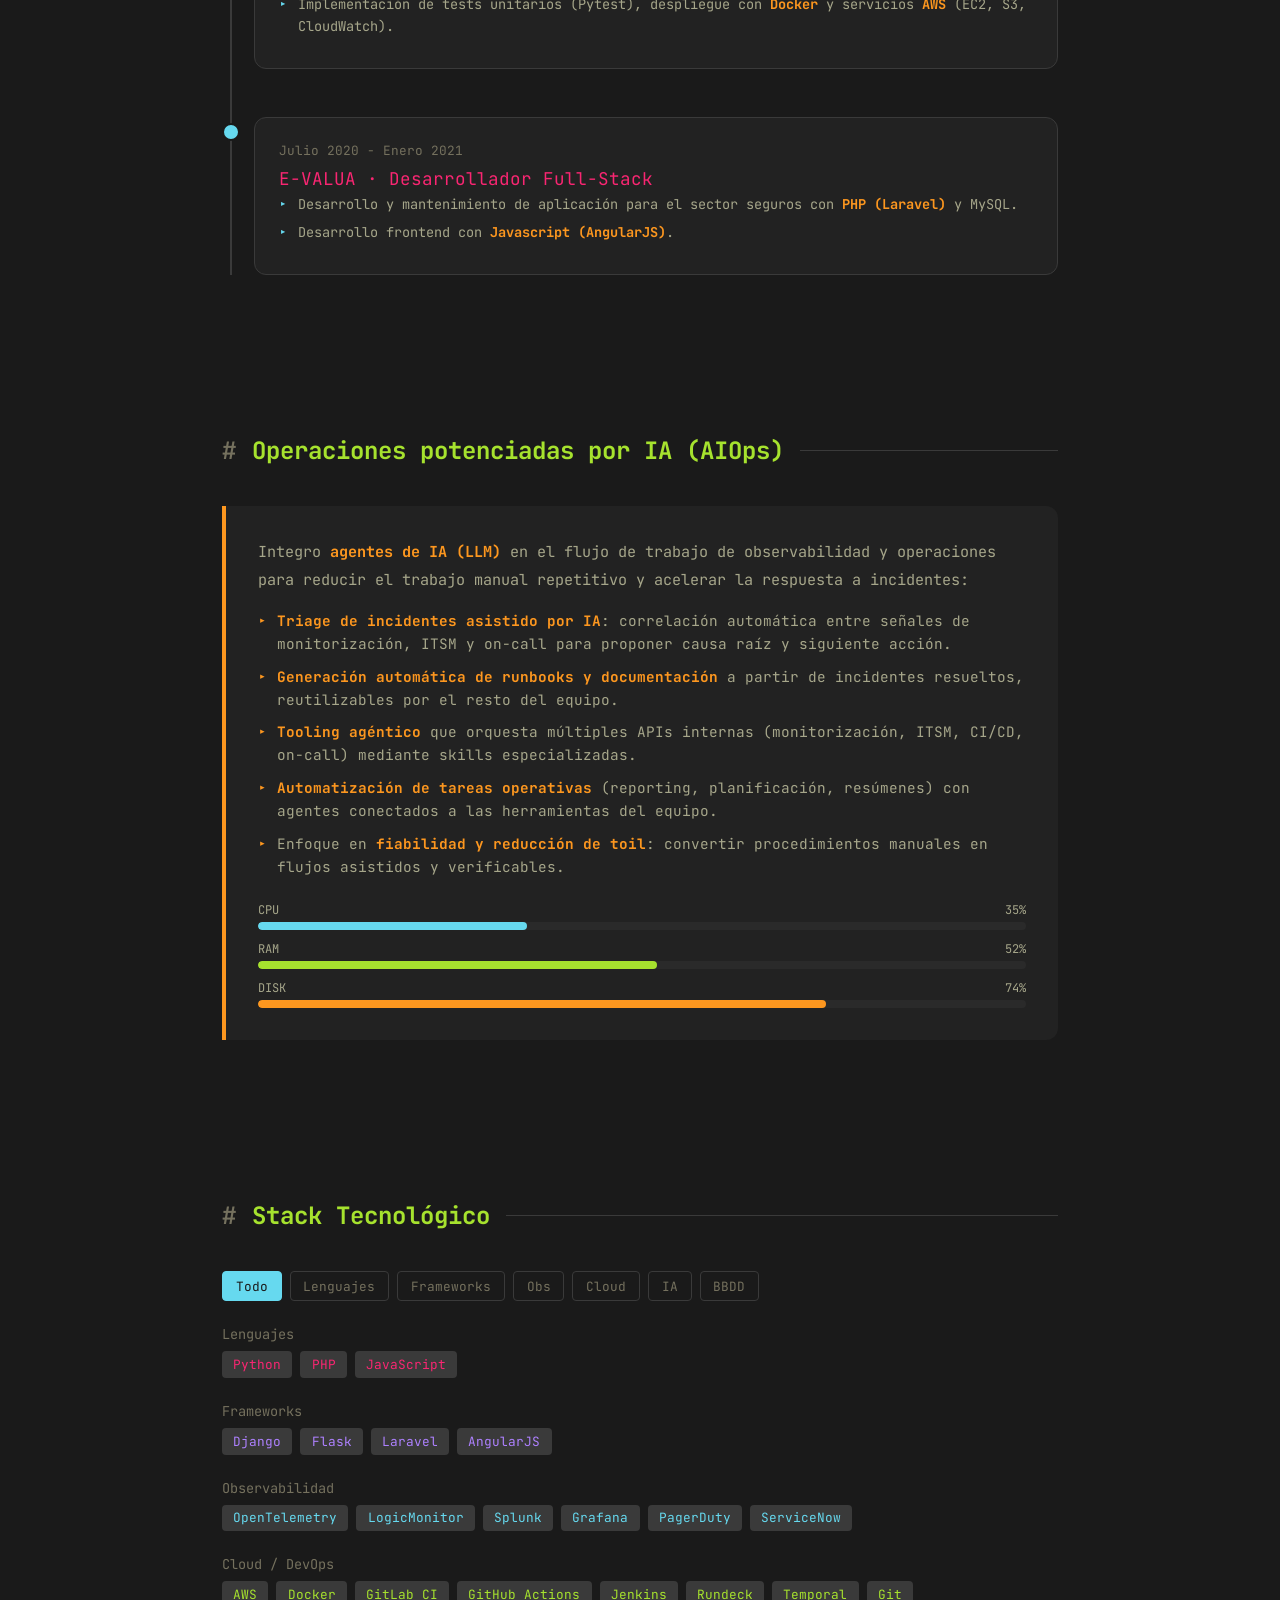
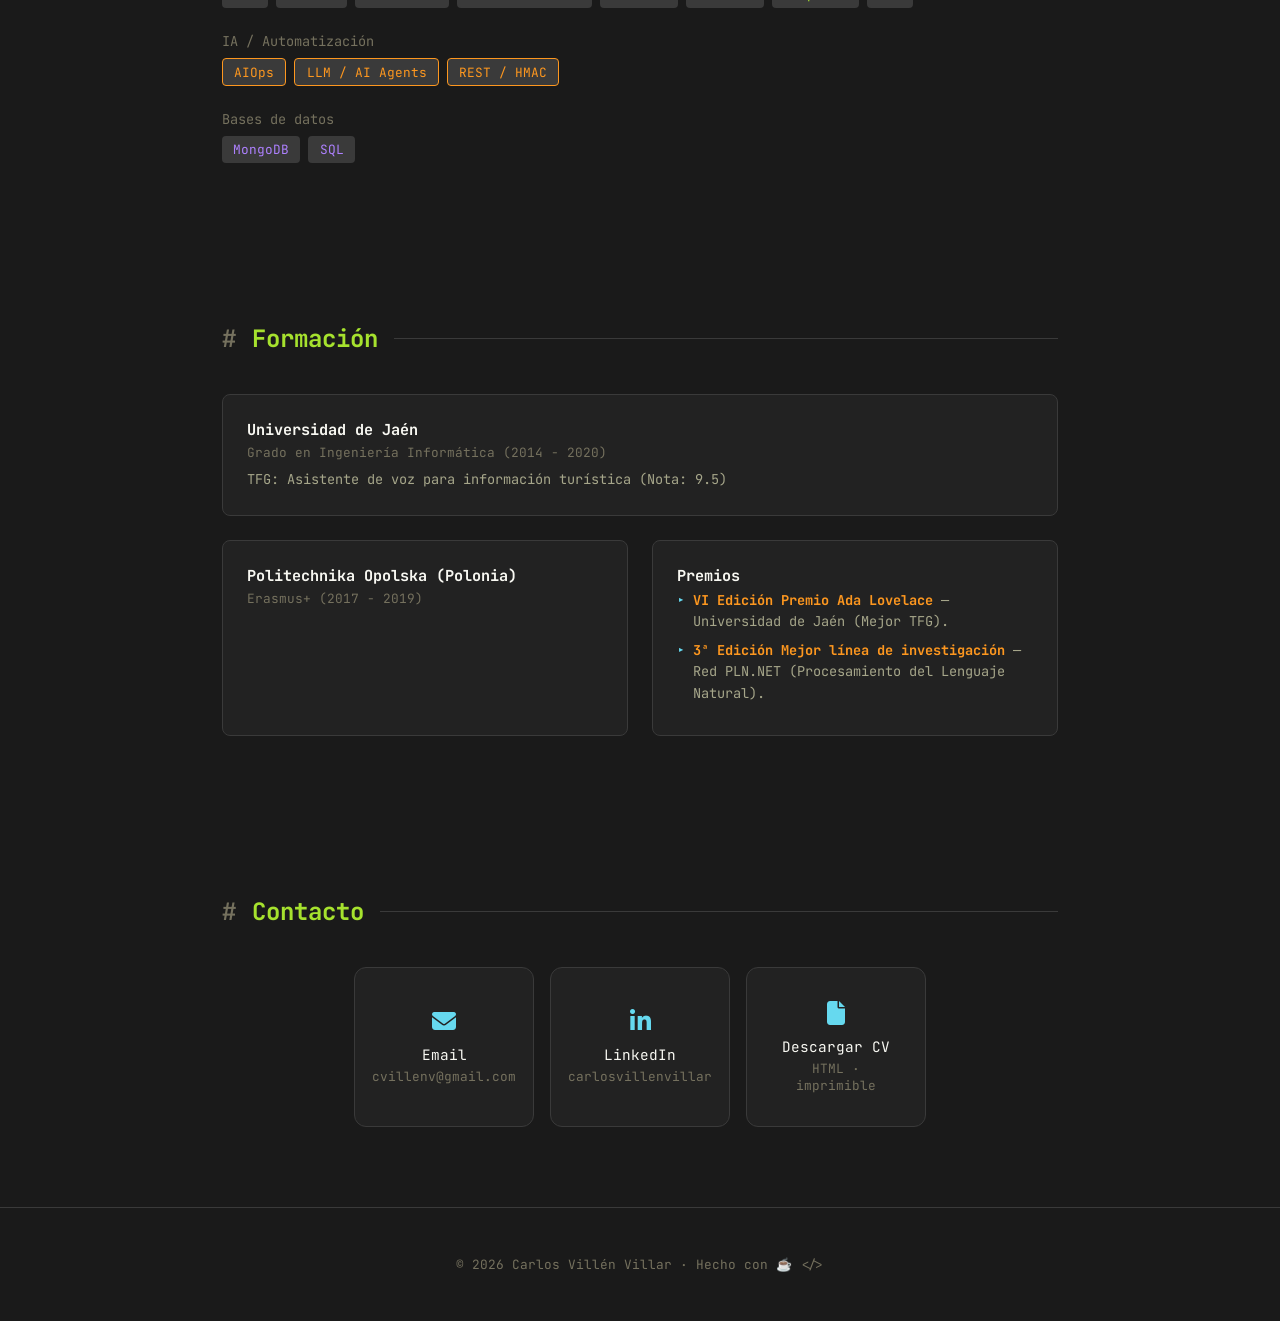
==== commit 230b3159: "Bump cache-busting to v=20260713 for all shared assets" ====
--- a/index.html
+++ b/index.html
@@ -34,7 +34,7 @@
     <link rel="preconnect" href="https://fonts.gstatic.com" crossorigin>
     <link href="https://fonts.googleapis.com/css2?family=JetBrains+Mono:wght@400;500;700&display=swap" rel="stylesheet">
     <link rel="stylesheet" href="https://cdnjs.cloudflare.com/ajax/libs/font-awesome/6.4.0/css/all.min.css">
-    <link rel="stylesheet" href="/assets/css/common.css?v=20260712">
+    <link rel="stylesheet" href="/assets/css/common.css?v=20260713">
     <style>
         .section {
             padding: 5rem 2rem;
@@ -1338,7 +1338,7 @@
         <p>&copy; 2026 Carlos Villén Villar · <span data-i18n="footer_built">Hecho con</span> ☕ &lt;/&gt;</p>
     </footer>
 
-    <script src="/assets/js/translations.js?v=20260712"></script>
+    <script src="/assets/js/translations.js?v=20260713"></script>
     <script>
         let currentLang = localStorage.getItem('lang') || 'es';
         function t(k) { const v = translations[currentLang] && translations[currentLang][k]; if (v) return v; if (currentLang === 'ñ' || currentLang === 'j') { const f = translations.es && translations.es[k]; if (f) return f; } return translations.es && translations.es[k] || k; }
@@ -1767,7 +1767,7 @@
 
         setLanguage(localStorage.getItem('lang') || 'es');
     </script>
-    <script src="/assets/js/common.js?v=20260712"></script>
+    <script src="/assets/js/common.js?v=20260713"></script>
 </body>
 
 </html>
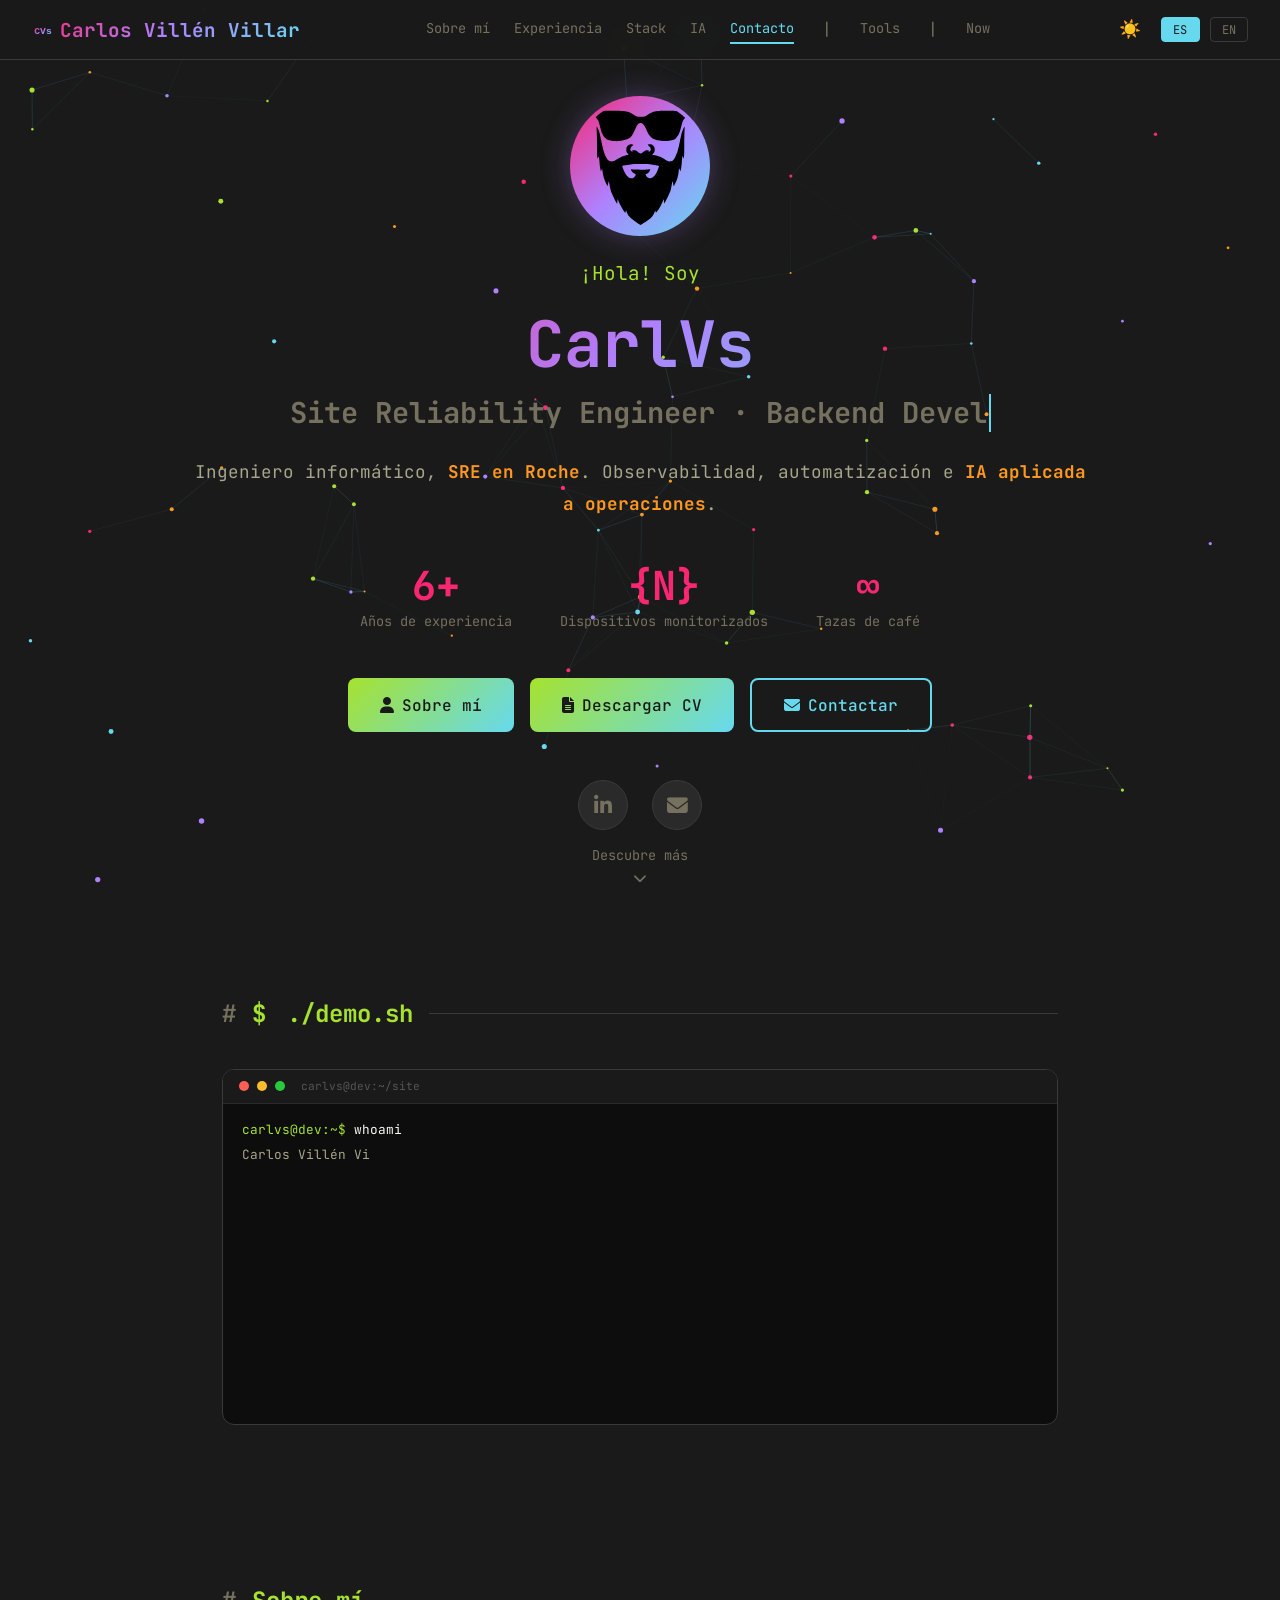
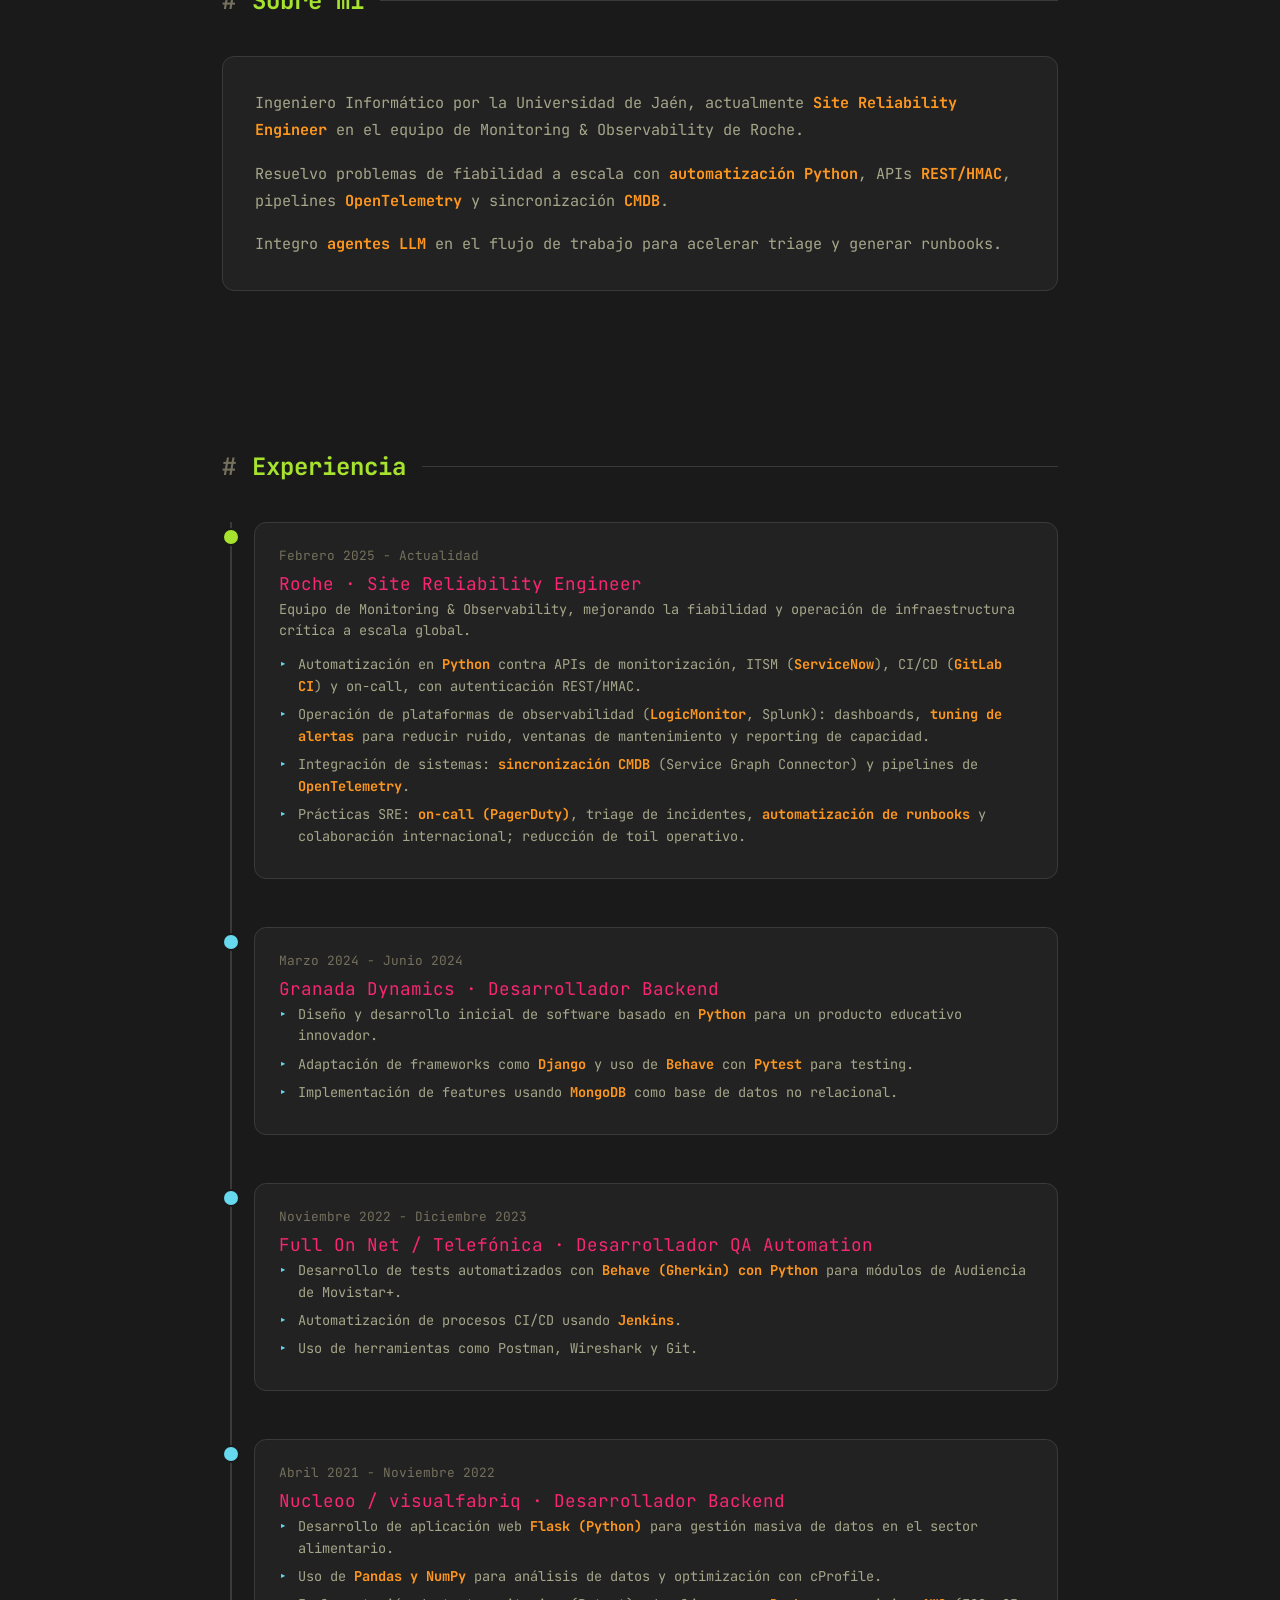
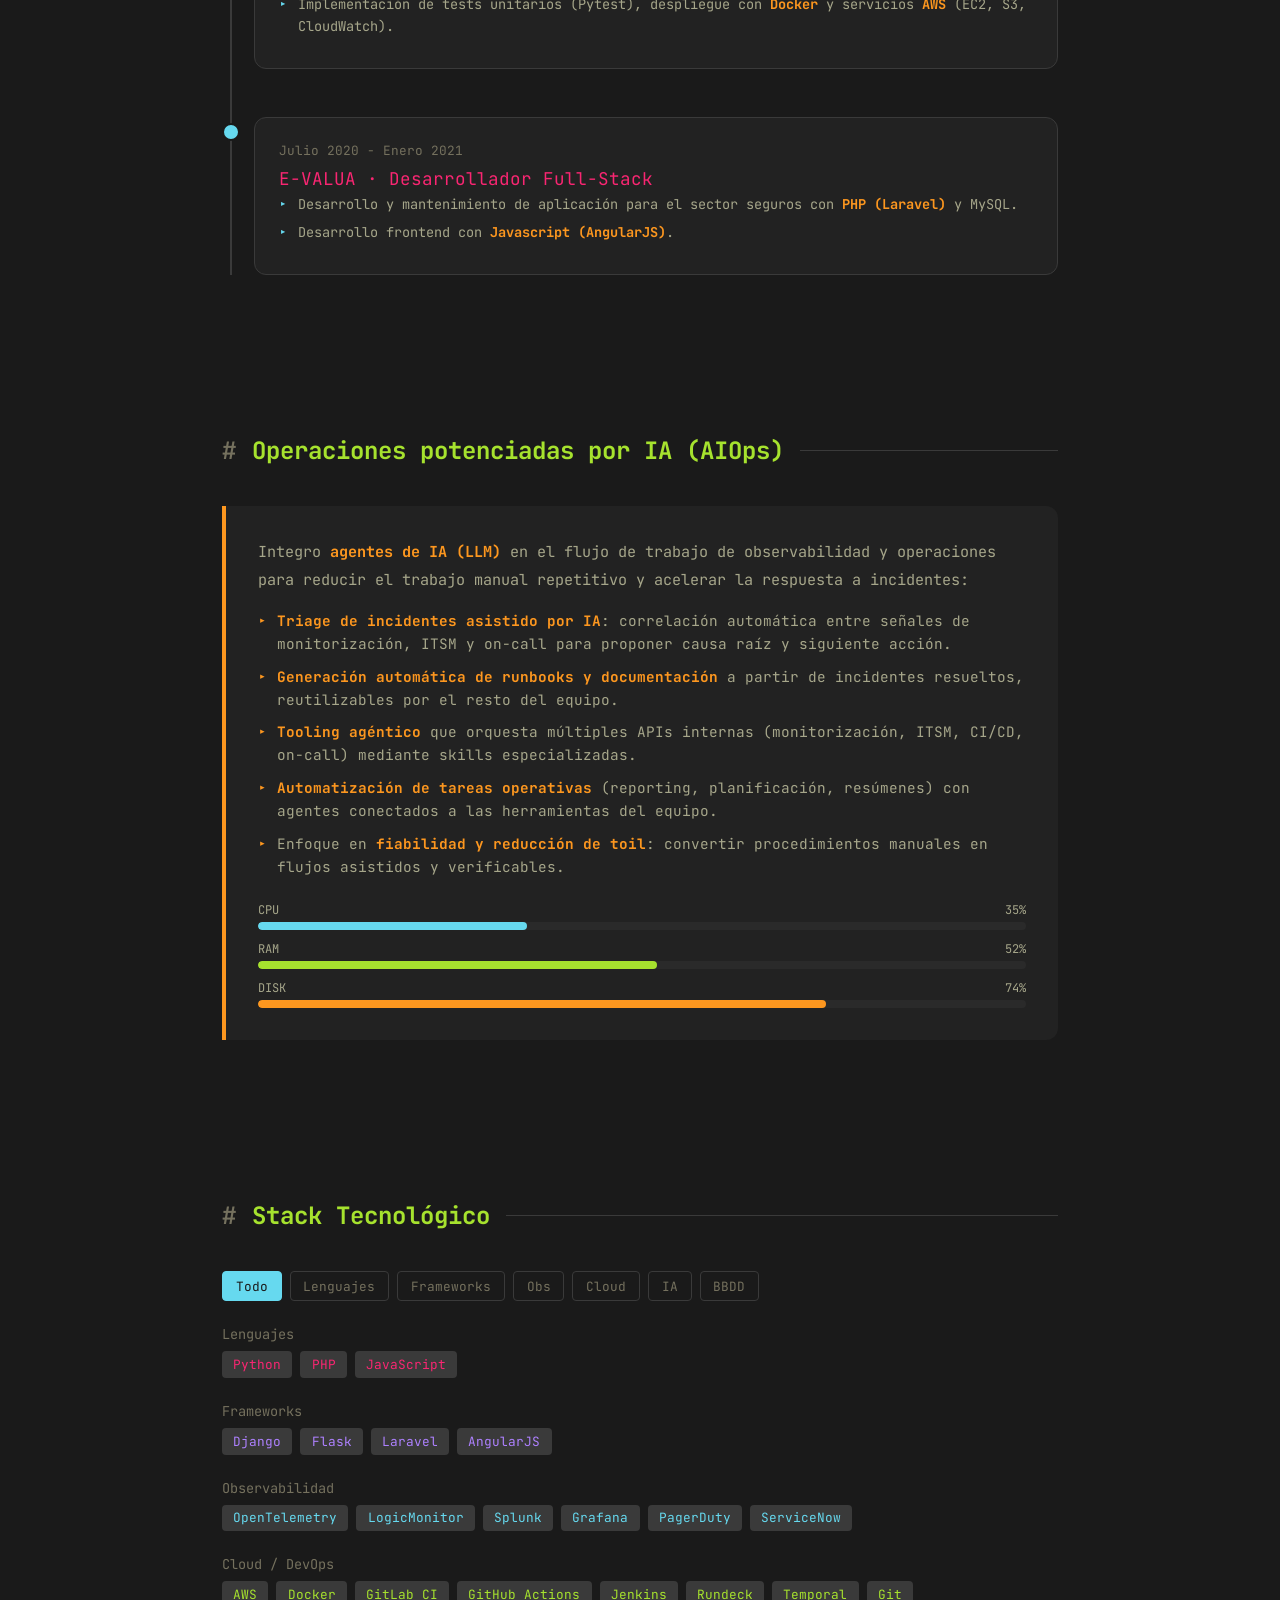
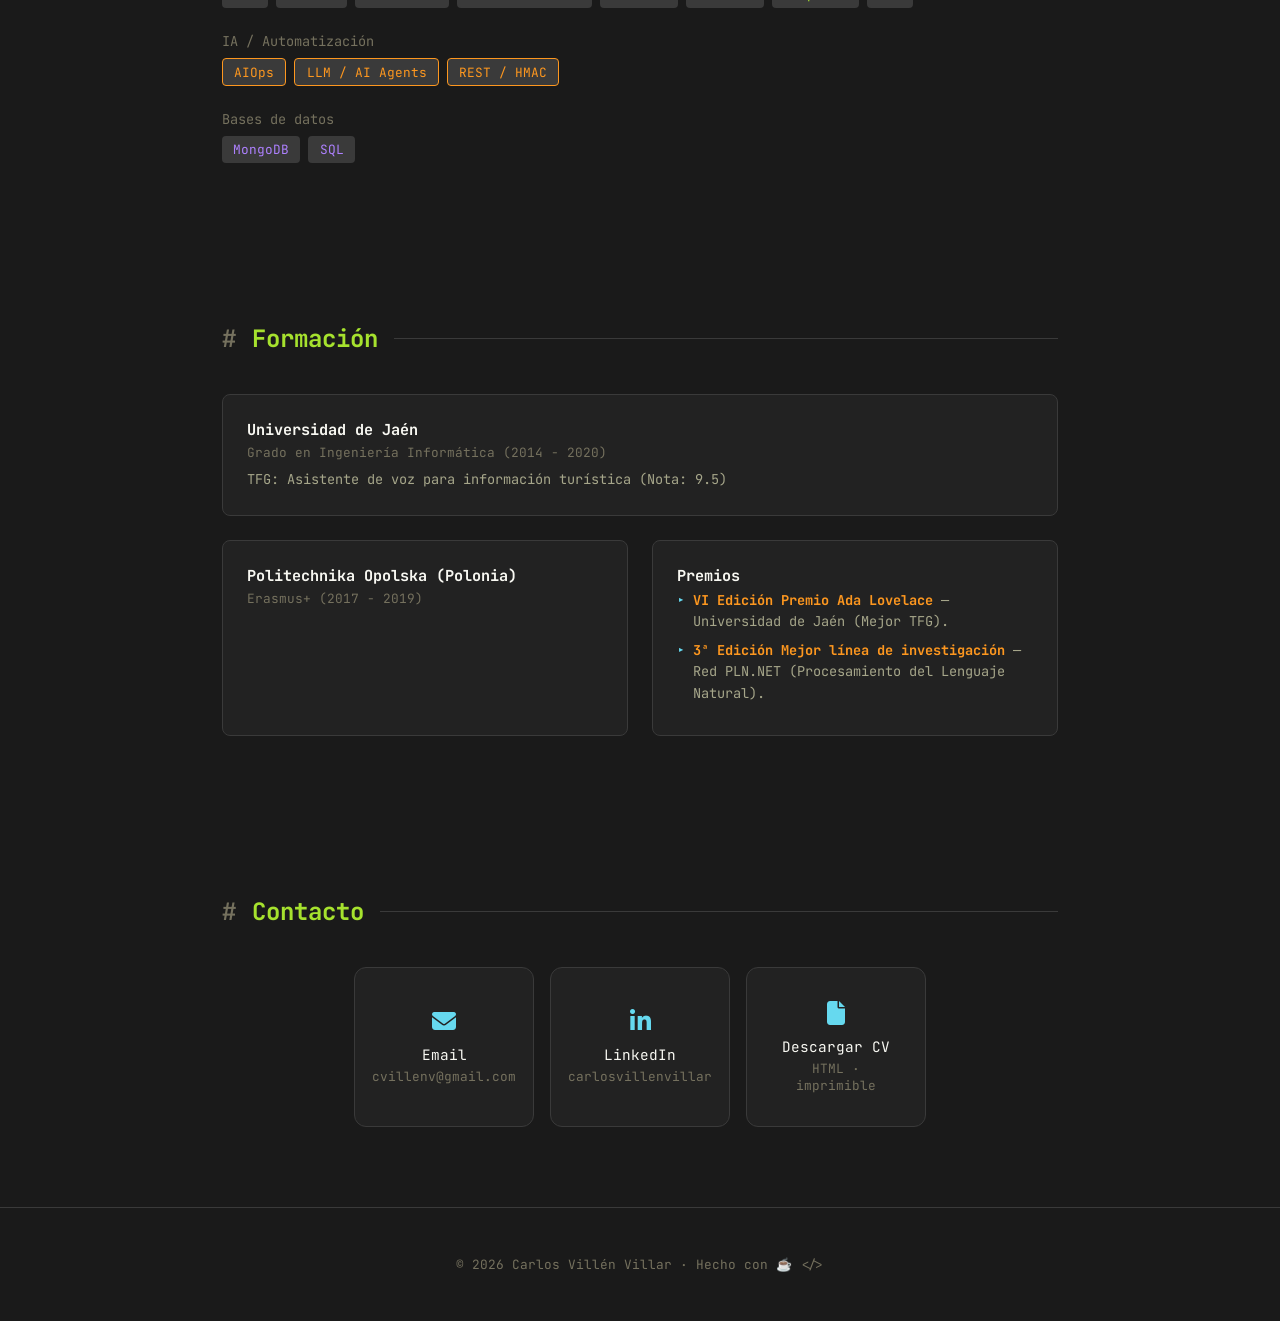
==== commit 44a96b5d: "Now: ASCII art skull en hero, fondo consistente, pipes en navbar - Añadido ASCII art (calavera) como" ====
--- a/index.html
+++ b/index.html
@@ -1007,7 +1007,9 @@
             <a href="#stack" data-i18n="nav_stack">Stack</a>
             <a href="#aiops" data-i18n="nav_ai">IA</a>
             <a href="#contact" data-i18n="nav_contact">Contacto</a>
+            <span class="nav-sep">|</span>
             <a href="/pages/tools/" data-i18n="nav_tools">Tools</a>
+            <span class="nav-sep">|</span>
             <a href="/pages/now/" data-i18n="nav_now">Now</a>
         </div>
         <div class="nav-right">
--- a/assets/css/common.css
+++ b/assets/css/common.css
@@ -49,6 +49,11 @@
 .nav-links a.active::after {
     content: ''; position: absolute; bottom: -4px; left: 0; right: 0;
     height: 2px; background: #66d9ef;
+}
+.nav-sep {
+    color: #75715e;
+    margin: 0 0.25rem;
+    user-select: none;
 }
 .nav-right { display: flex; align-items: center; gap: 1rem; }
 .nav-toggle {
@@ -123,6 +128,7 @@
     }
     .nav-links.open { display: flex; }
     .nav-toggle { display: block; }
+    .nav-sep { display: none; }
 }
 
 /* ── Light theme (shared) ── */
@@ -133,6 +139,7 @@
 html.light .nav-links a:hover { color: #2d2d2d; }
 html.light .nav-links a.active { color: #f92672; }
 html.light .nav-links a.active::after { background: #f92672; }
+html.light .nav-sep { color: #ccc; }
 html.light .lang-btn { border-color: #ddd; color: #999; }
 html.light .lang-btn:hover { border-color: #f92672; color: #f92672; }
 html.light .lang-btn.active { background: #f92672; color: #fff; border-color: #f92672; }
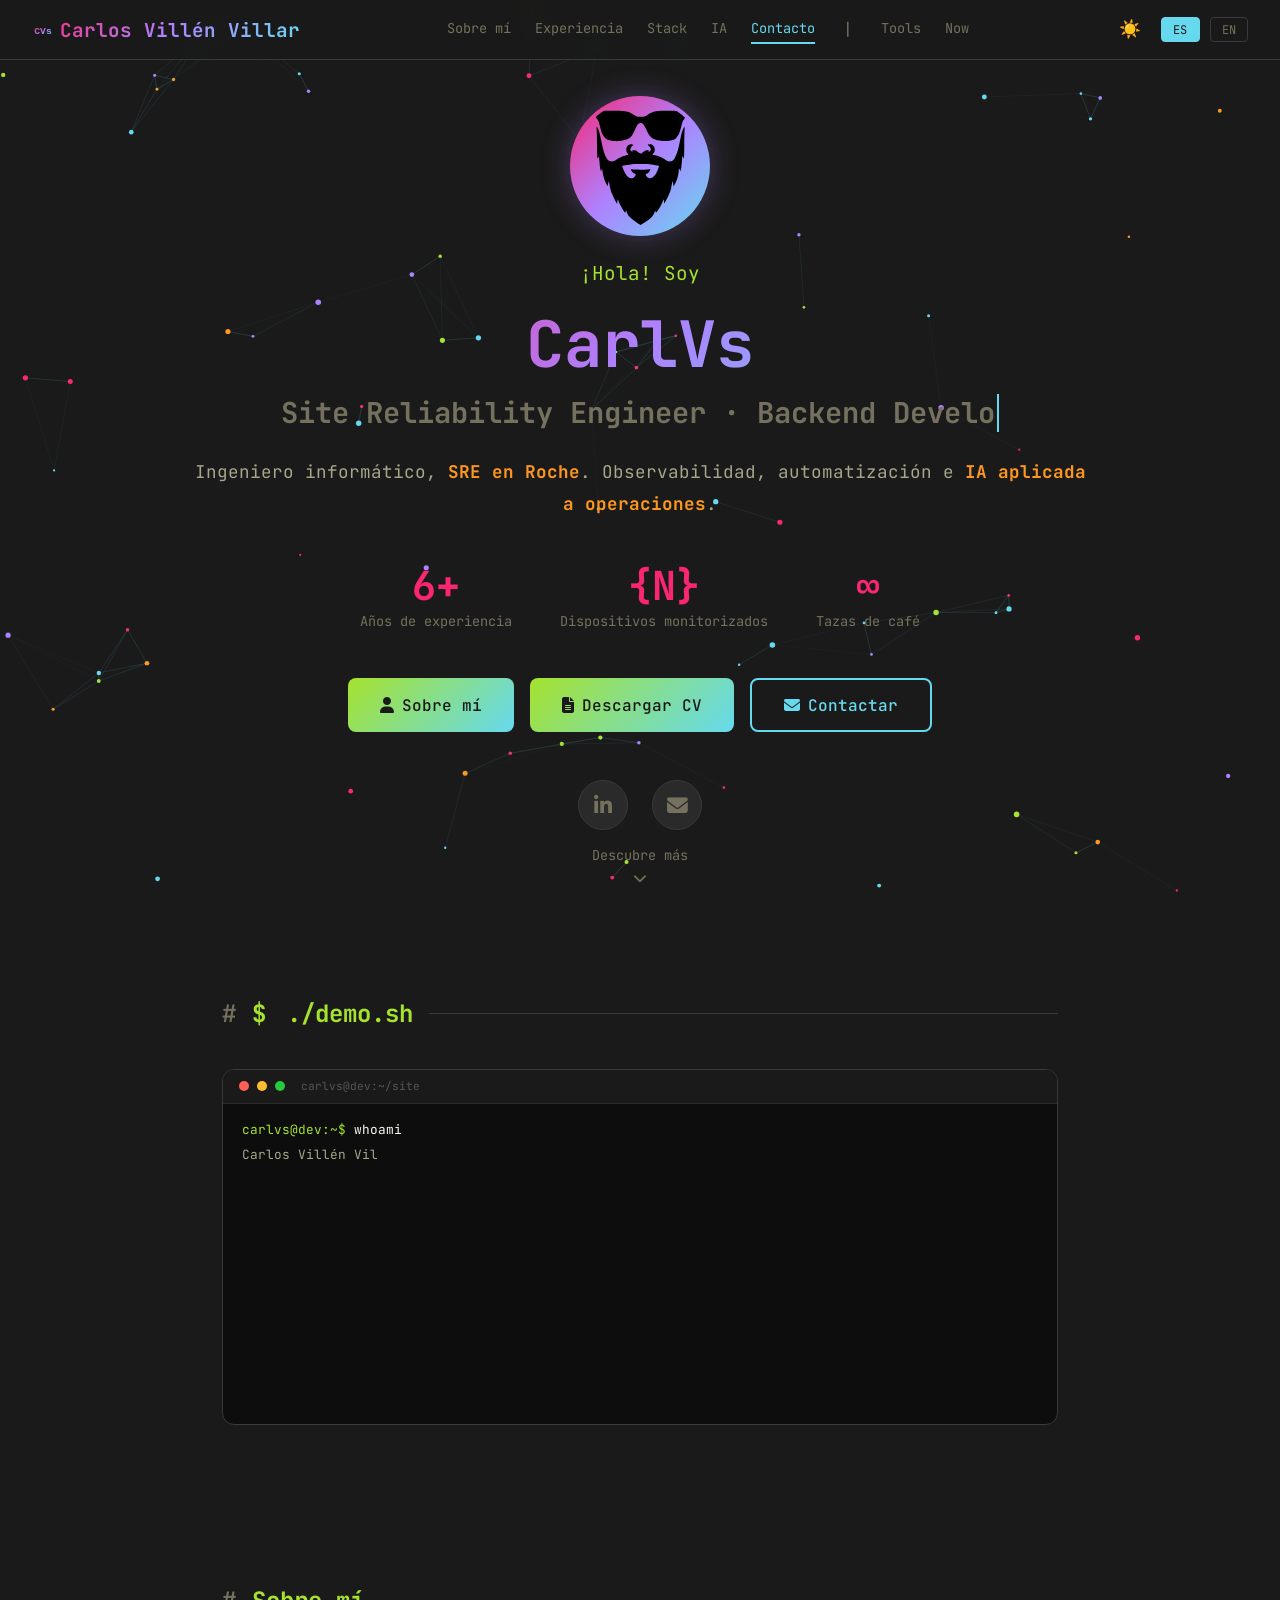
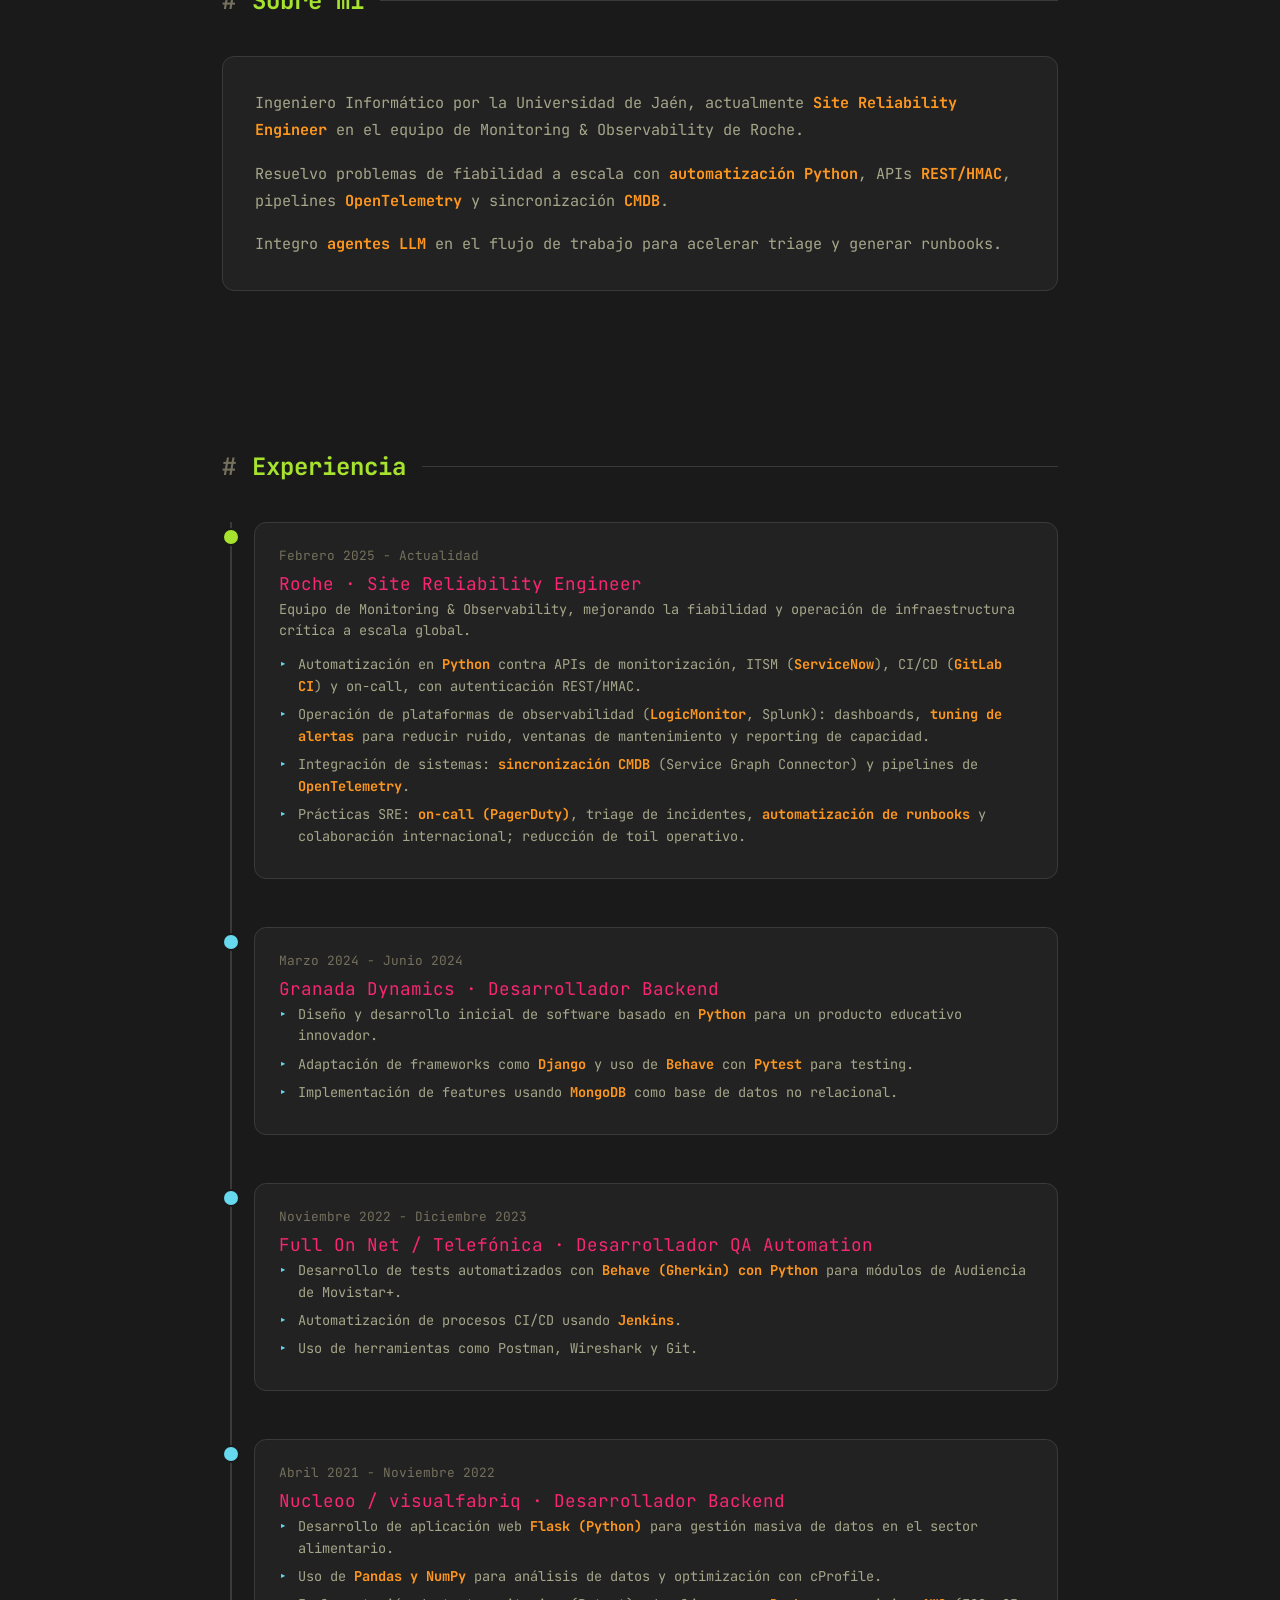
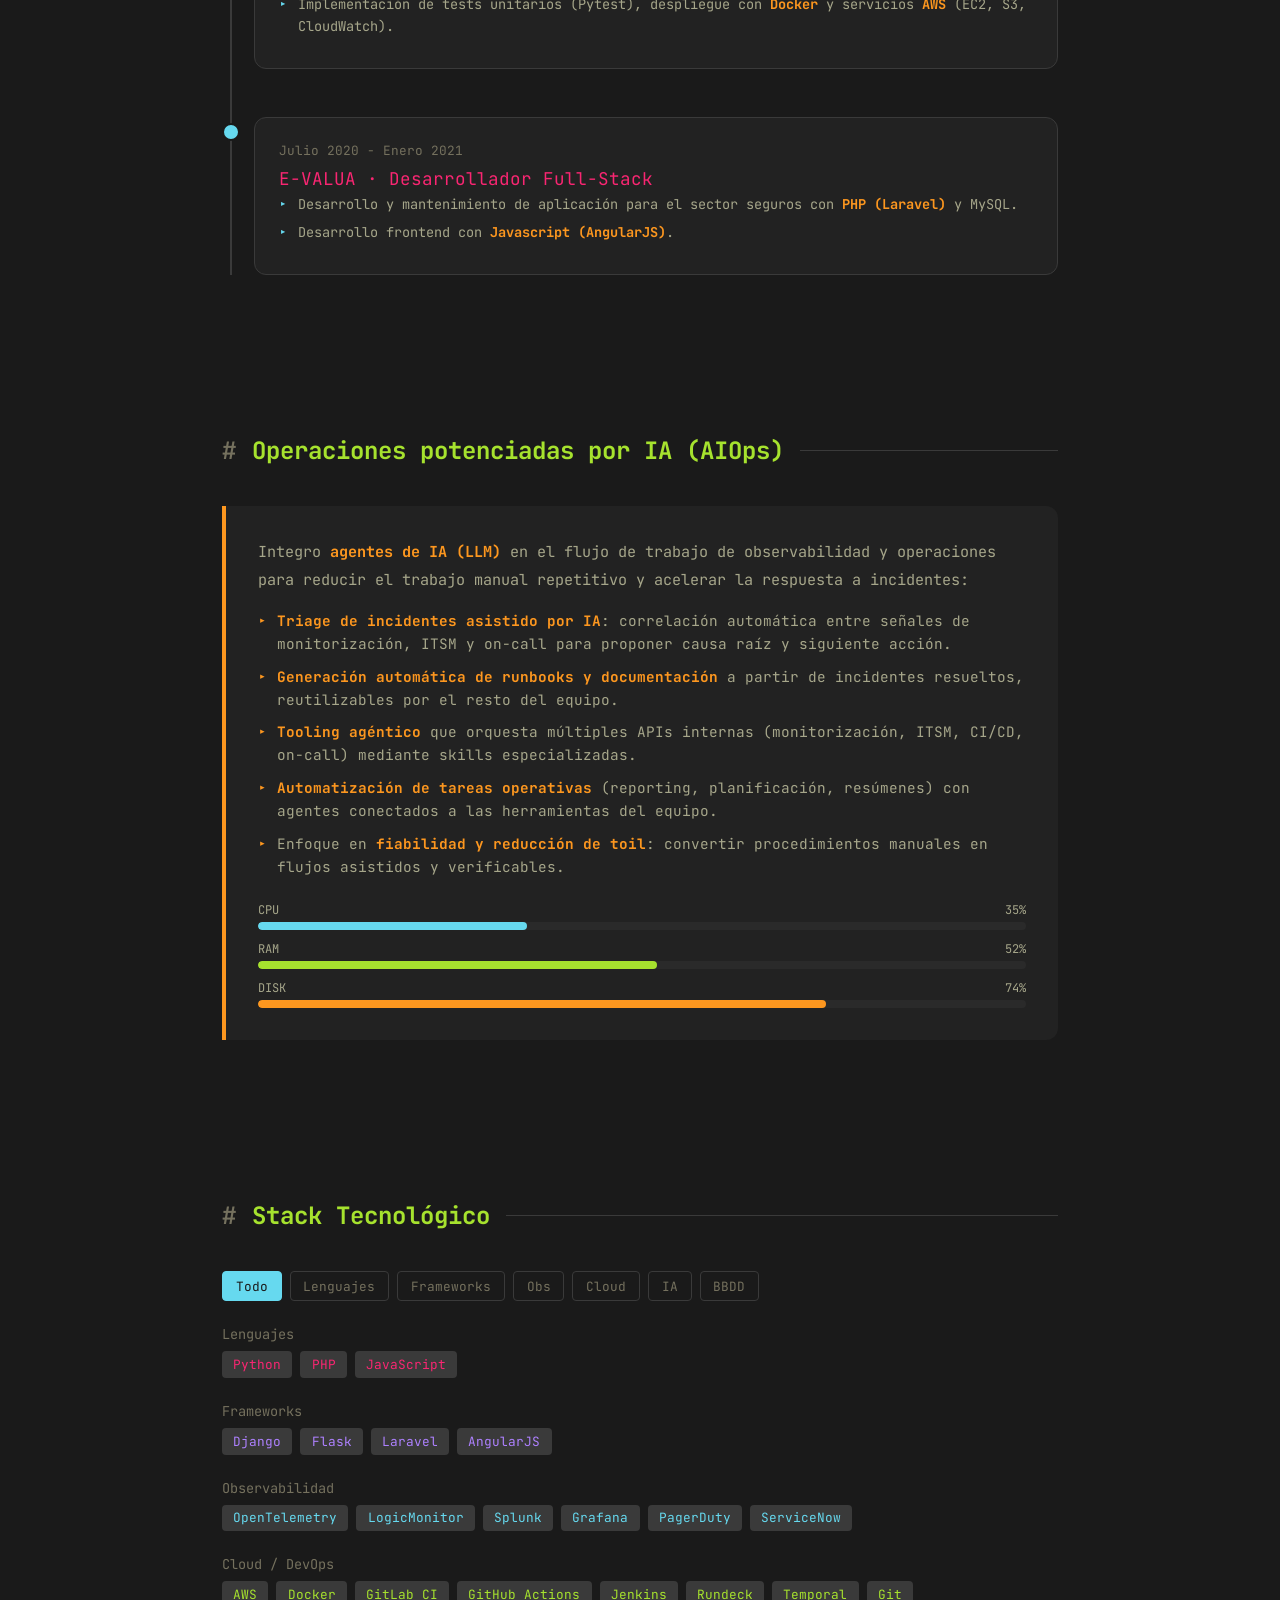
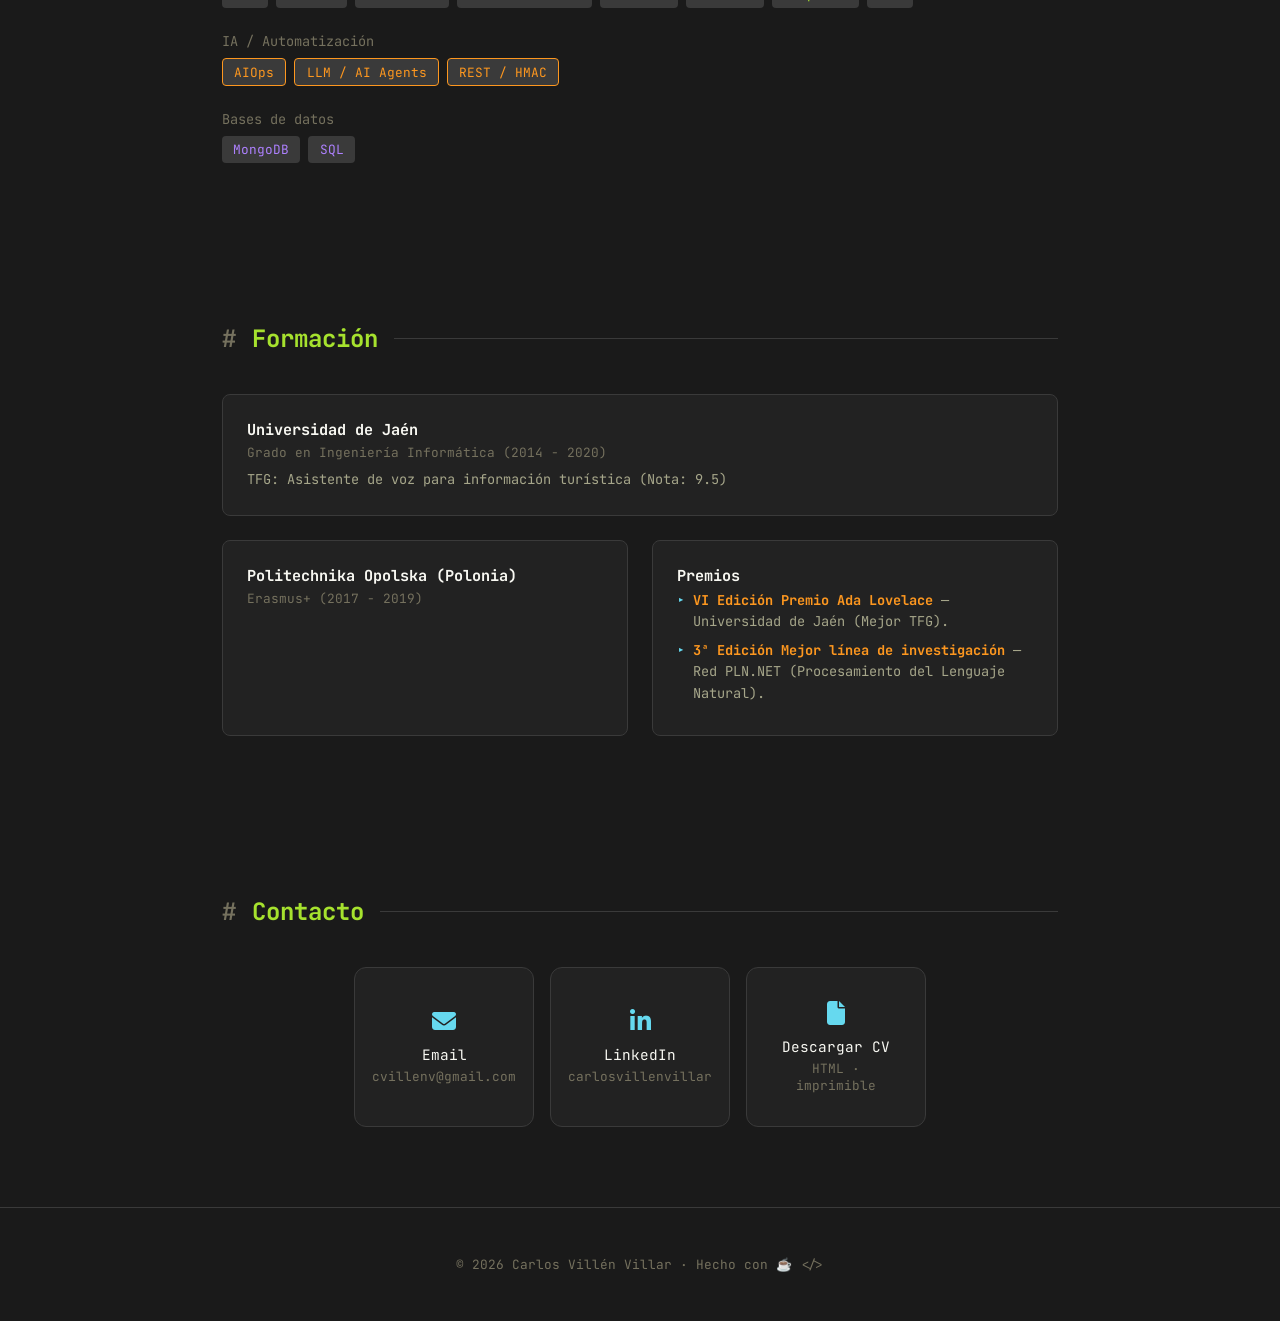
==== commit ee4f5999: "Quitar pipe entre Tools y Now, dejar solo antes de Tools" ====
--- a/index.html
+++ b/index.html
@@ -1009,7 +1009,6 @@
             <a href="#contact" data-i18n="nav_contact">Contacto</a>
             <span class="nav-sep">|</span>
             <a href="/pages/tools/" data-i18n="nav_tools">Tools</a>
-            <span class="nav-sep">|</span>
             <a href="/pages/now/" data-i18n="nav_now">Now</a>
         </div>
         <div class="nav-right">
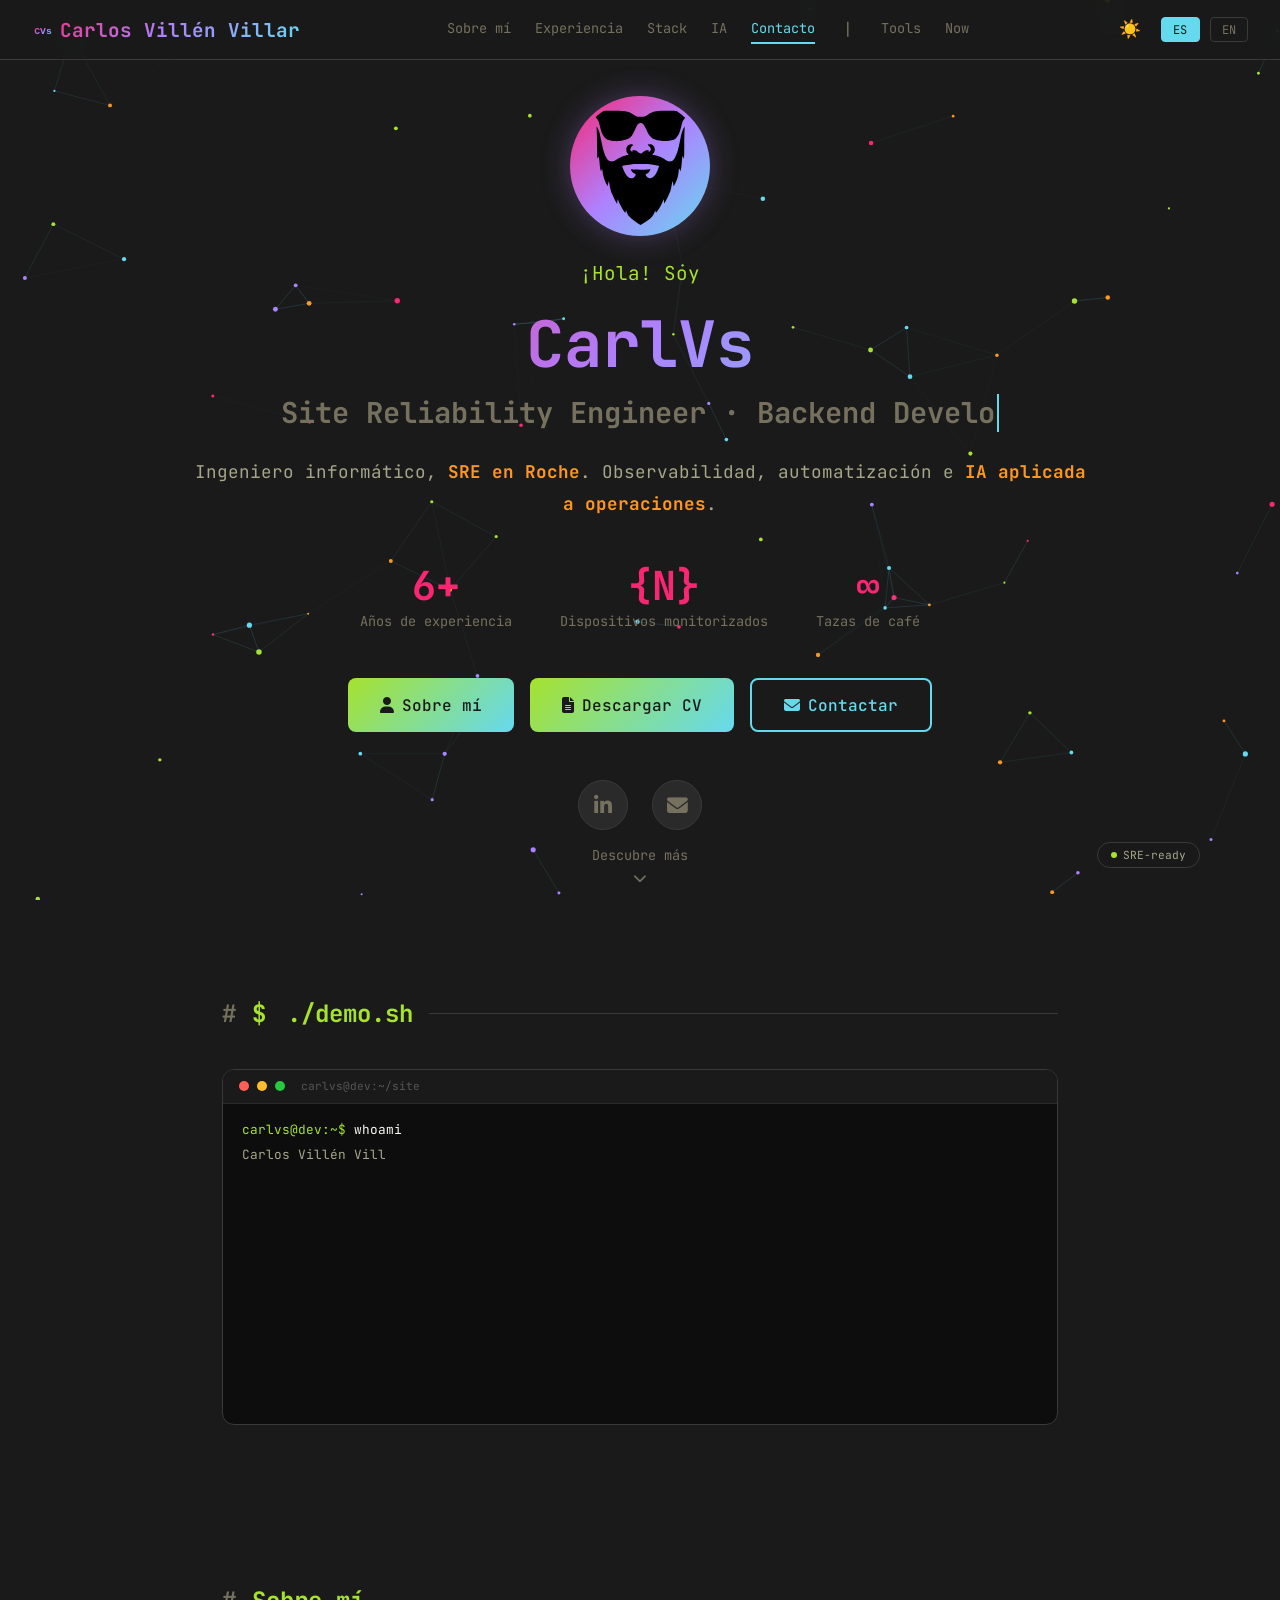
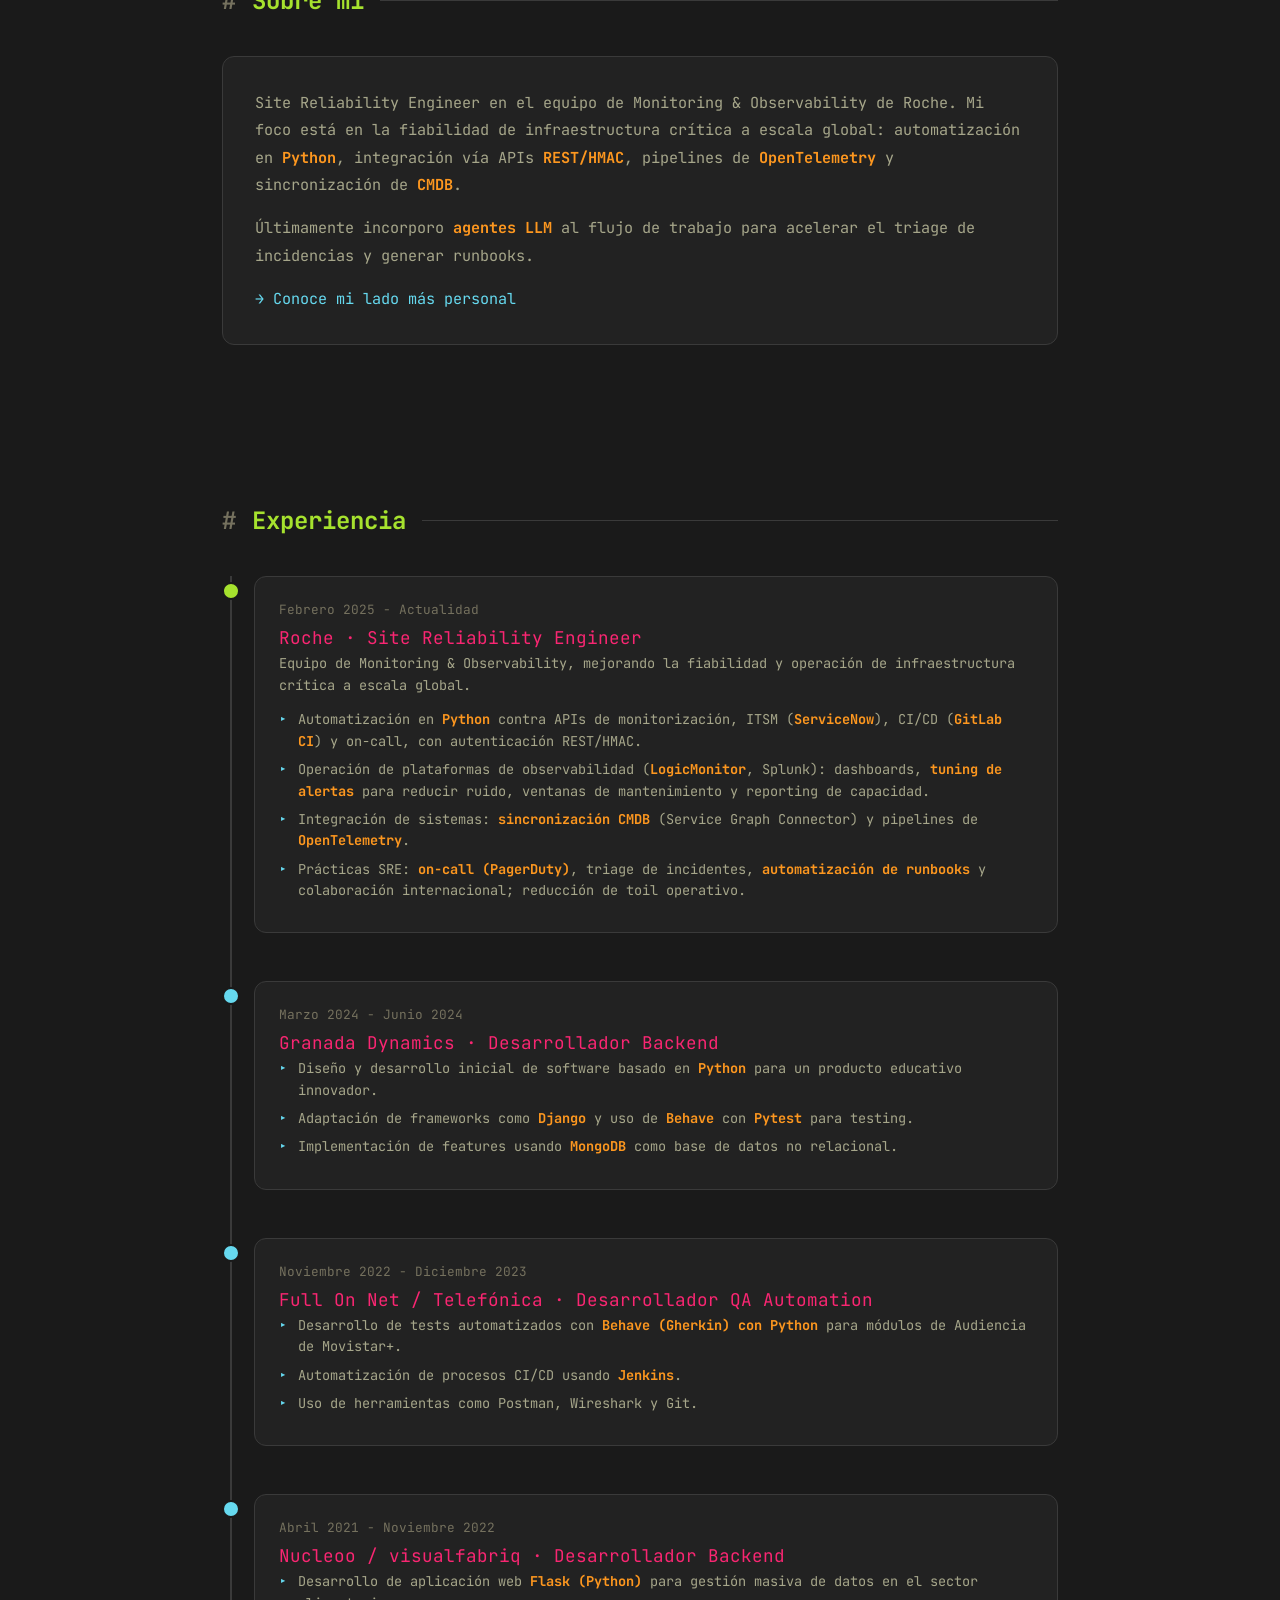
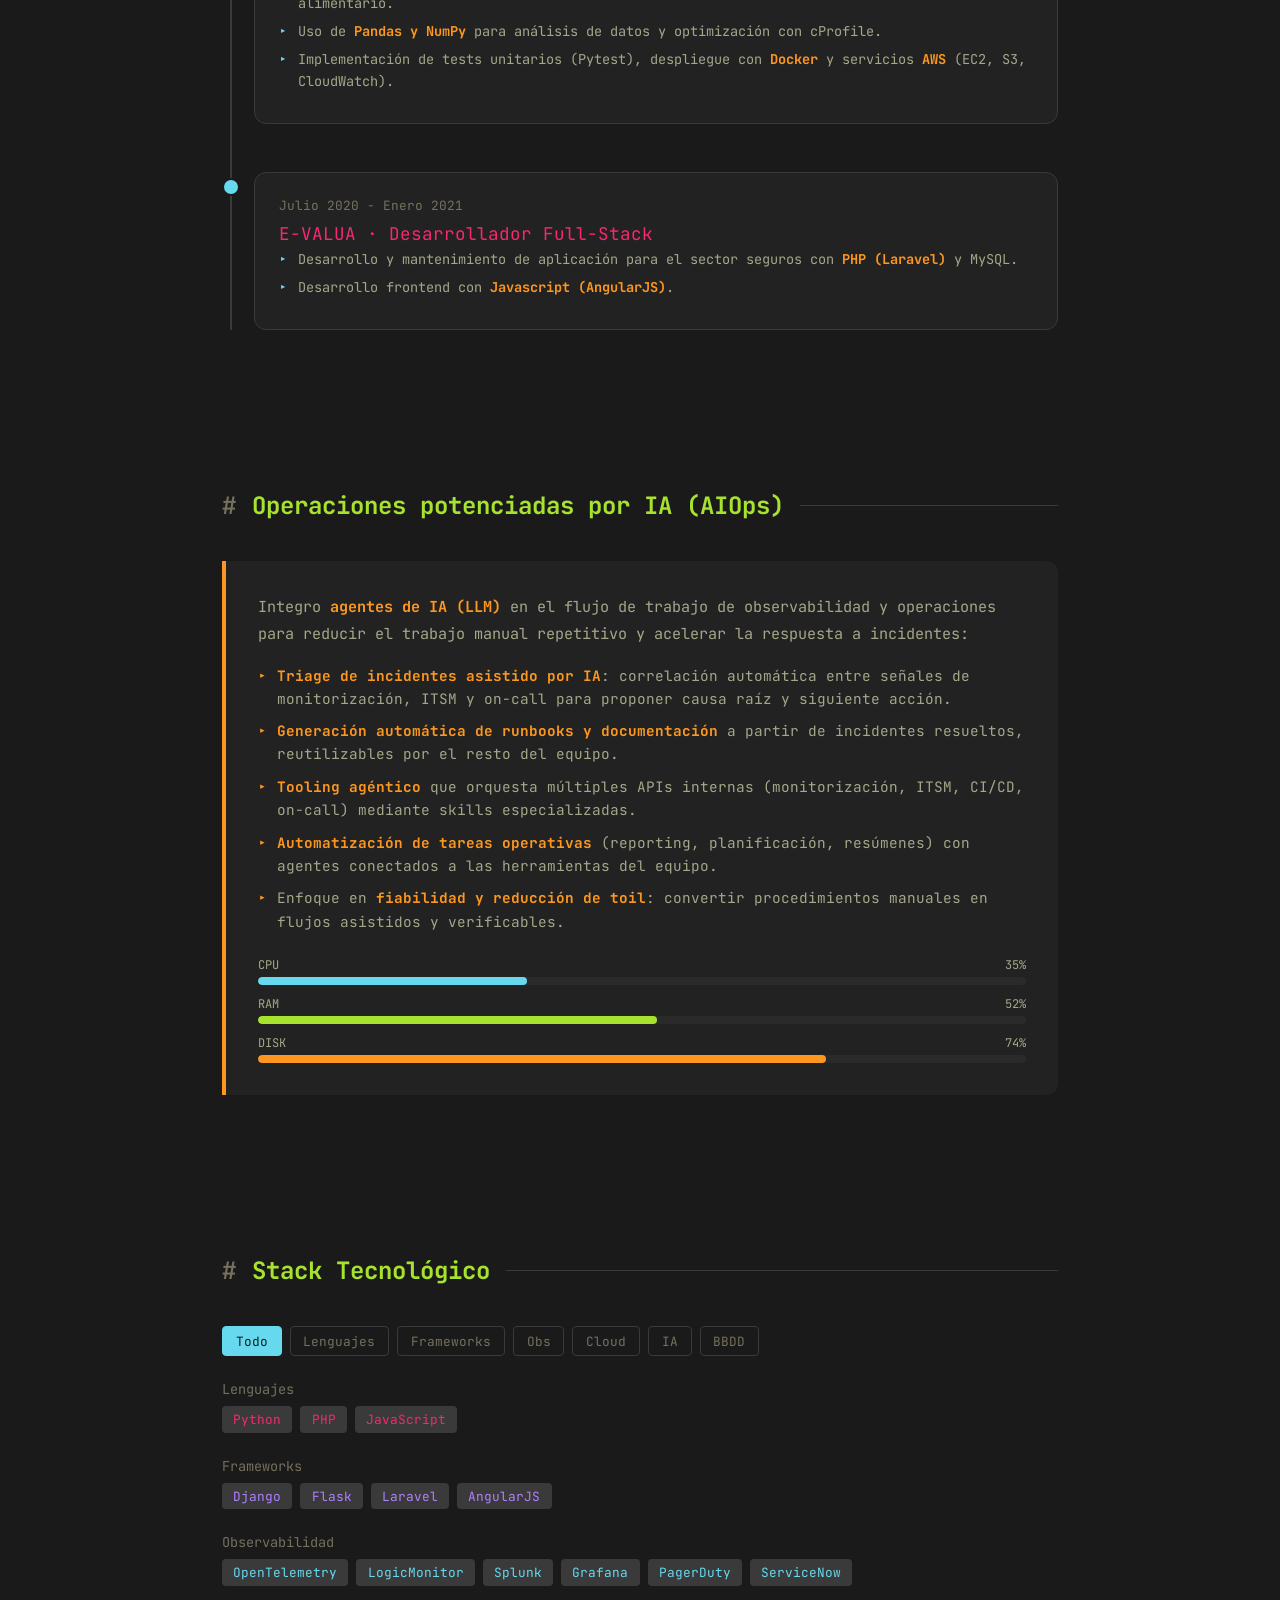
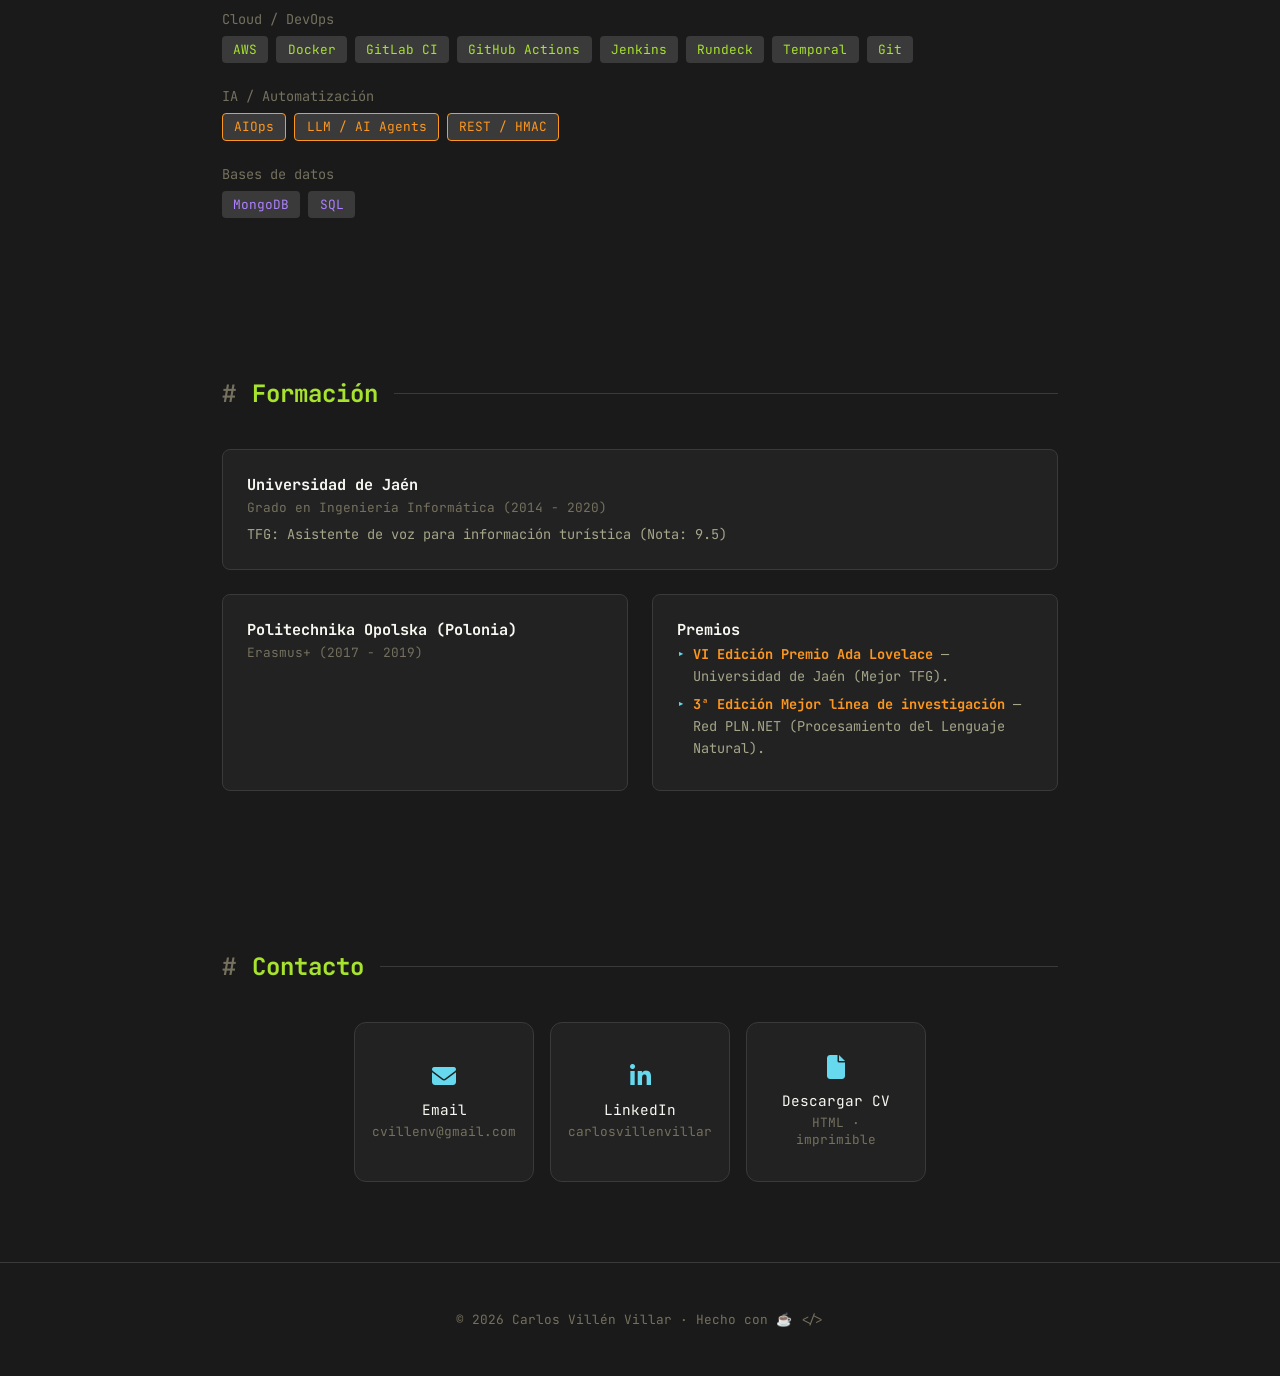
==== commit cd301aba: "Now: Trabajo (contexto de equipo) + About profesional y natural en index" ====
--- a/index.html
+++ b/index.html
@@ -34,7 +34,7 @@
     <link rel="preconnect" href="https://fonts.gstatic.com" crossorigin>
     <link href="https://fonts.googleapis.com/css2?family=JetBrains+Mono:wght@400;500;700&display=swap" rel="stylesheet">
     <link rel="stylesheet" href="https://cdnjs.cloudflare.com/ajax/libs/font-awesome/6.4.0/css/all.min.css">
-    <link rel="stylesheet" href="/assets/css/common.css?v=20260713">
+    <link rel="stylesheet" href="/assets/css/common.css?v=20260713b">
     <style>
         .section {
             padding: 5rem 2rem;
@@ -1091,9 +1091,9 @@
         <h2 class="section-title"><span class="title-text" data-i18n="about_title">Sobre mí</span></h2>
         <div class="about-content">
             <div class="about-text" data-i18n="about_text">
-                <p>Ingeniero Informático por la Universidad de Jaén, actualmente <strong>Site Reliability Engineer</strong> en el equipo de Monitoring &amp; Observability de Roche.</p>
-                <p>Resuelvo problemas de fiabilidad a escala con <strong>automatización Python</strong>, APIs <strong>REST/HMAC</strong>, pipelines <strong>OpenTelemetry</strong> y sincronización <strong>CMDB</strong>.</p>
-                <p>Integro <strong>agentes LLM</strong> en el flujo de trabajo para acelerar triage y generar runbooks.</p>
+                <p>Site Reliability Engineer en el equipo de Monitoring &amp; Observability de Roche. Mi foco está en la fiabilidad de infraestructura crítica a escala global: automatización en <strong>Python</strong>, integración vía APIs <strong>REST/HMAC</strong>, pipelines de <strong>OpenTelemetry</strong> y sincronización de <strong>CMDB</strong>.</p>
+                <p>Últimamente incorporo <strong>agentes LLM</strong> al flujo de trabajo para acelerar el triage de incidencias y generar runbooks.</p>
+                <p><a href="/pages/now/" style="color:#66d9ef">→ Conoce mi lado más personal</a></p>
             </div>
         </div>
     </section>
@@ -1339,7 +1339,7 @@
         <p>&copy; 2026 Carlos Villén Villar · <span data-i18n="footer_built">Hecho con</span> ☕ &lt;/&gt;</p>
     </footer>
 
-    <script src="/assets/js/translations.js?v=20260713"></script>
+    <script src="/assets/js/translations.js?v=20260713b"></script>
     <script>
         let currentLang = localStorage.getItem('lang') || 'es';
         function t(k) { const v = translations[currentLang] && translations[currentLang][k]; if (v) return v; if (currentLang === 'ñ' || currentLang === 'j') { const f = translations.es && translations.es[k]; if (f) return f; } return translations.es && translations.es[k] || k; }
@@ -1768,7 +1768,7 @@
 
         setLanguage(localStorage.getItem('lang') || 'es');
     </script>
-    <script src="/assets/js/common.js?v=20260713"></script>
+    <script src="/assets/js/common.js?v=20260713b"></script>
 </body>
 
 </html>
